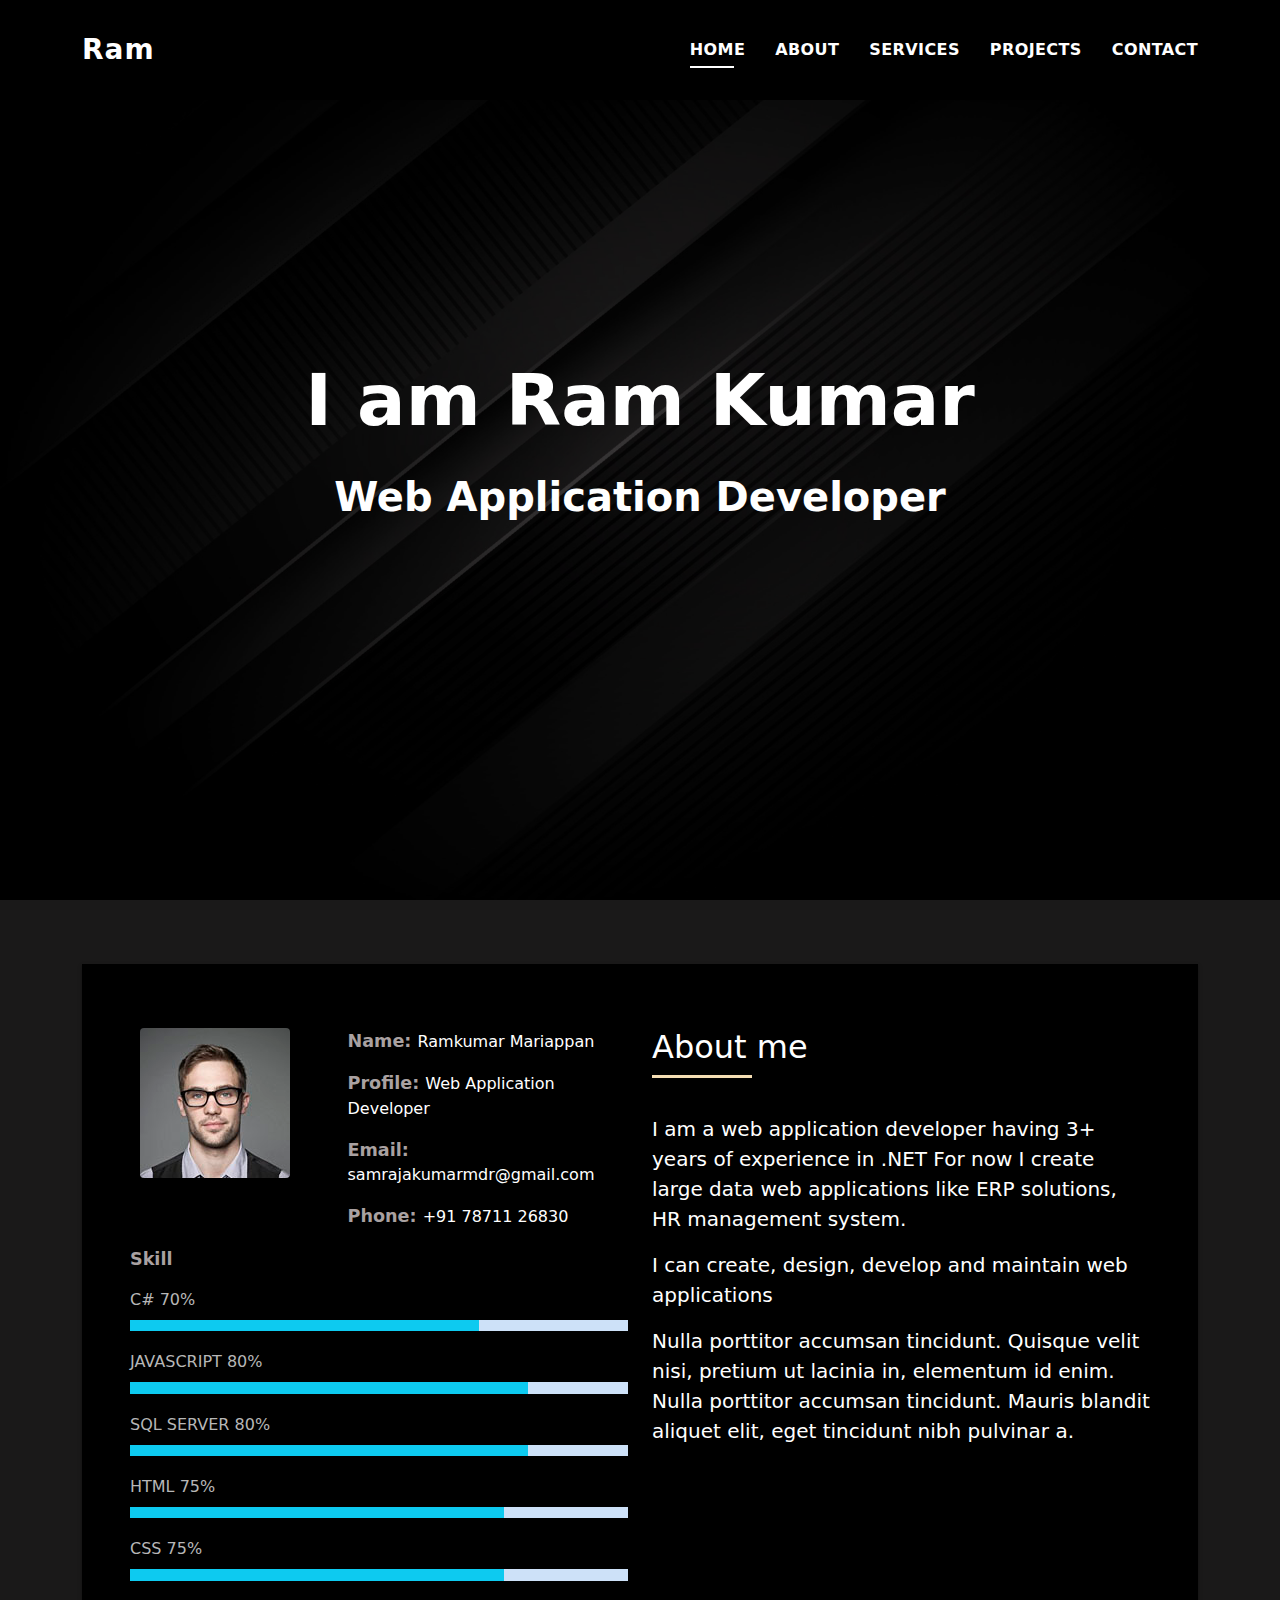
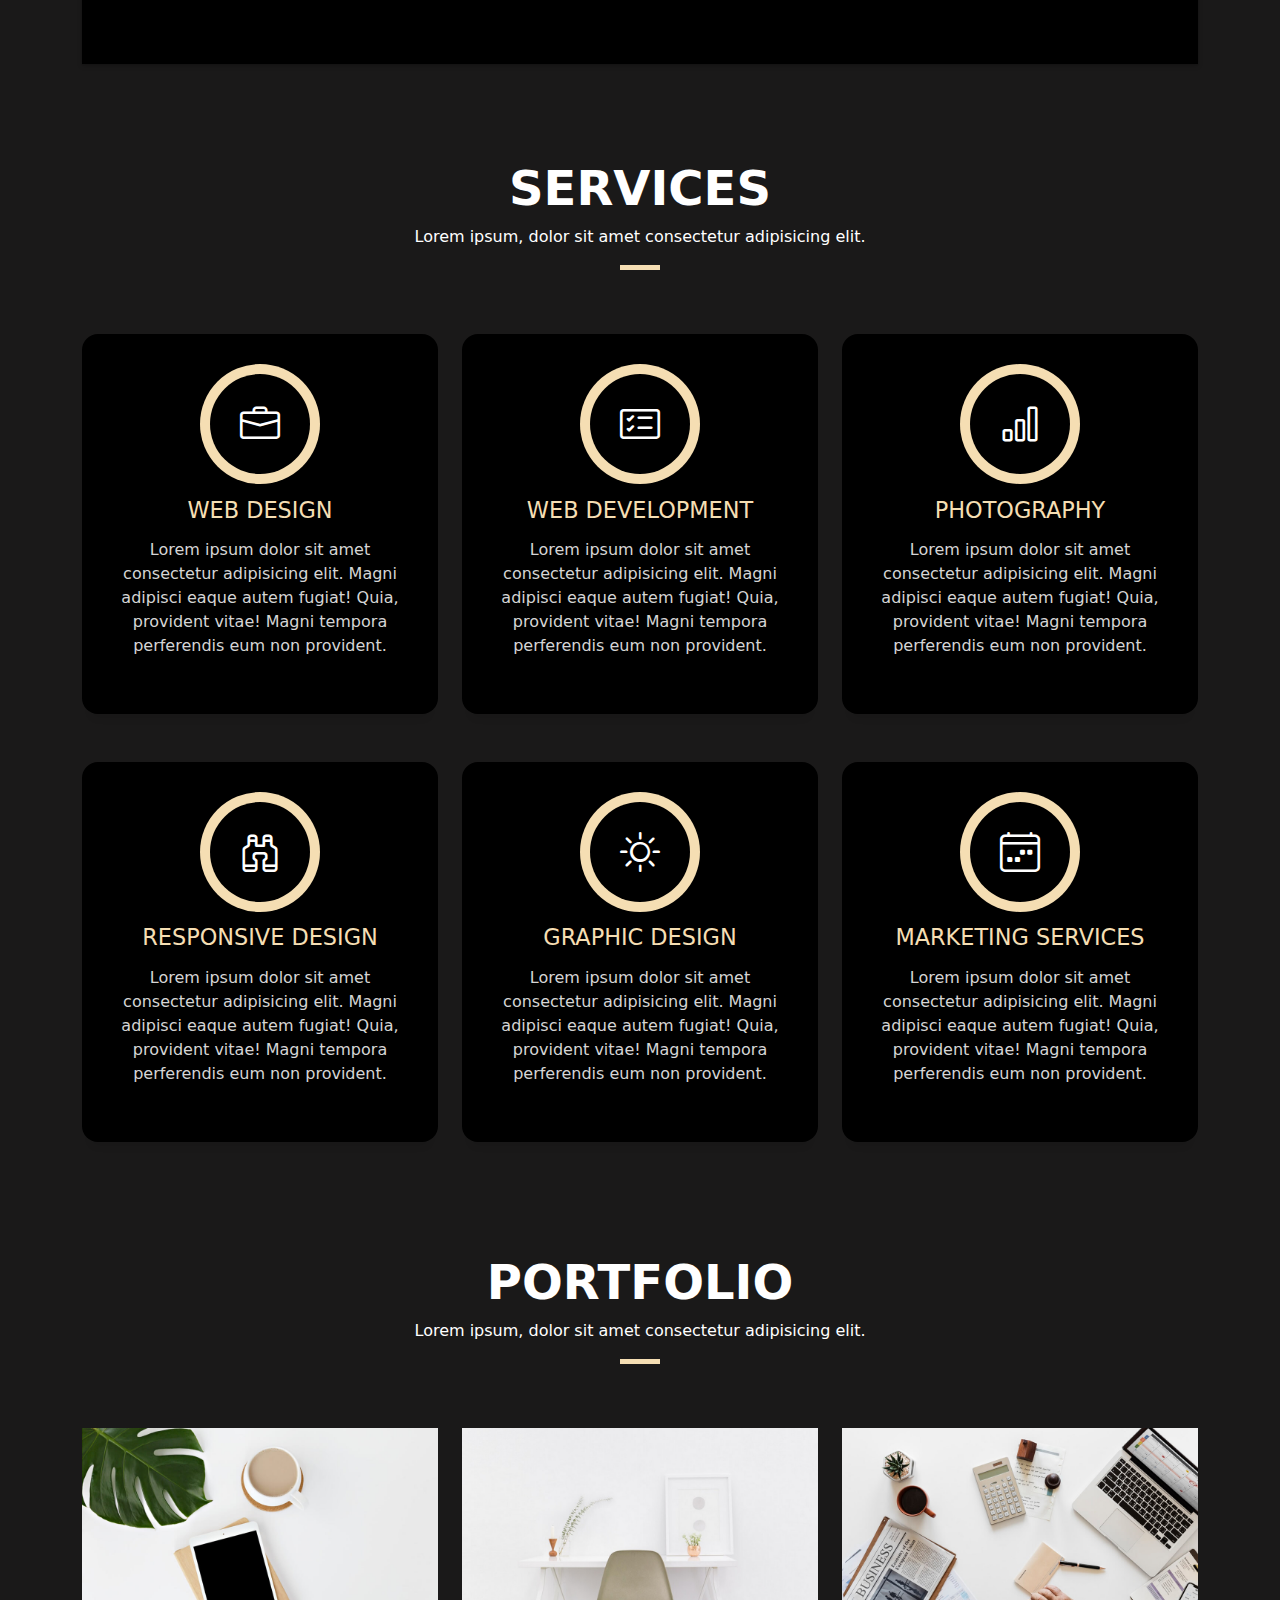
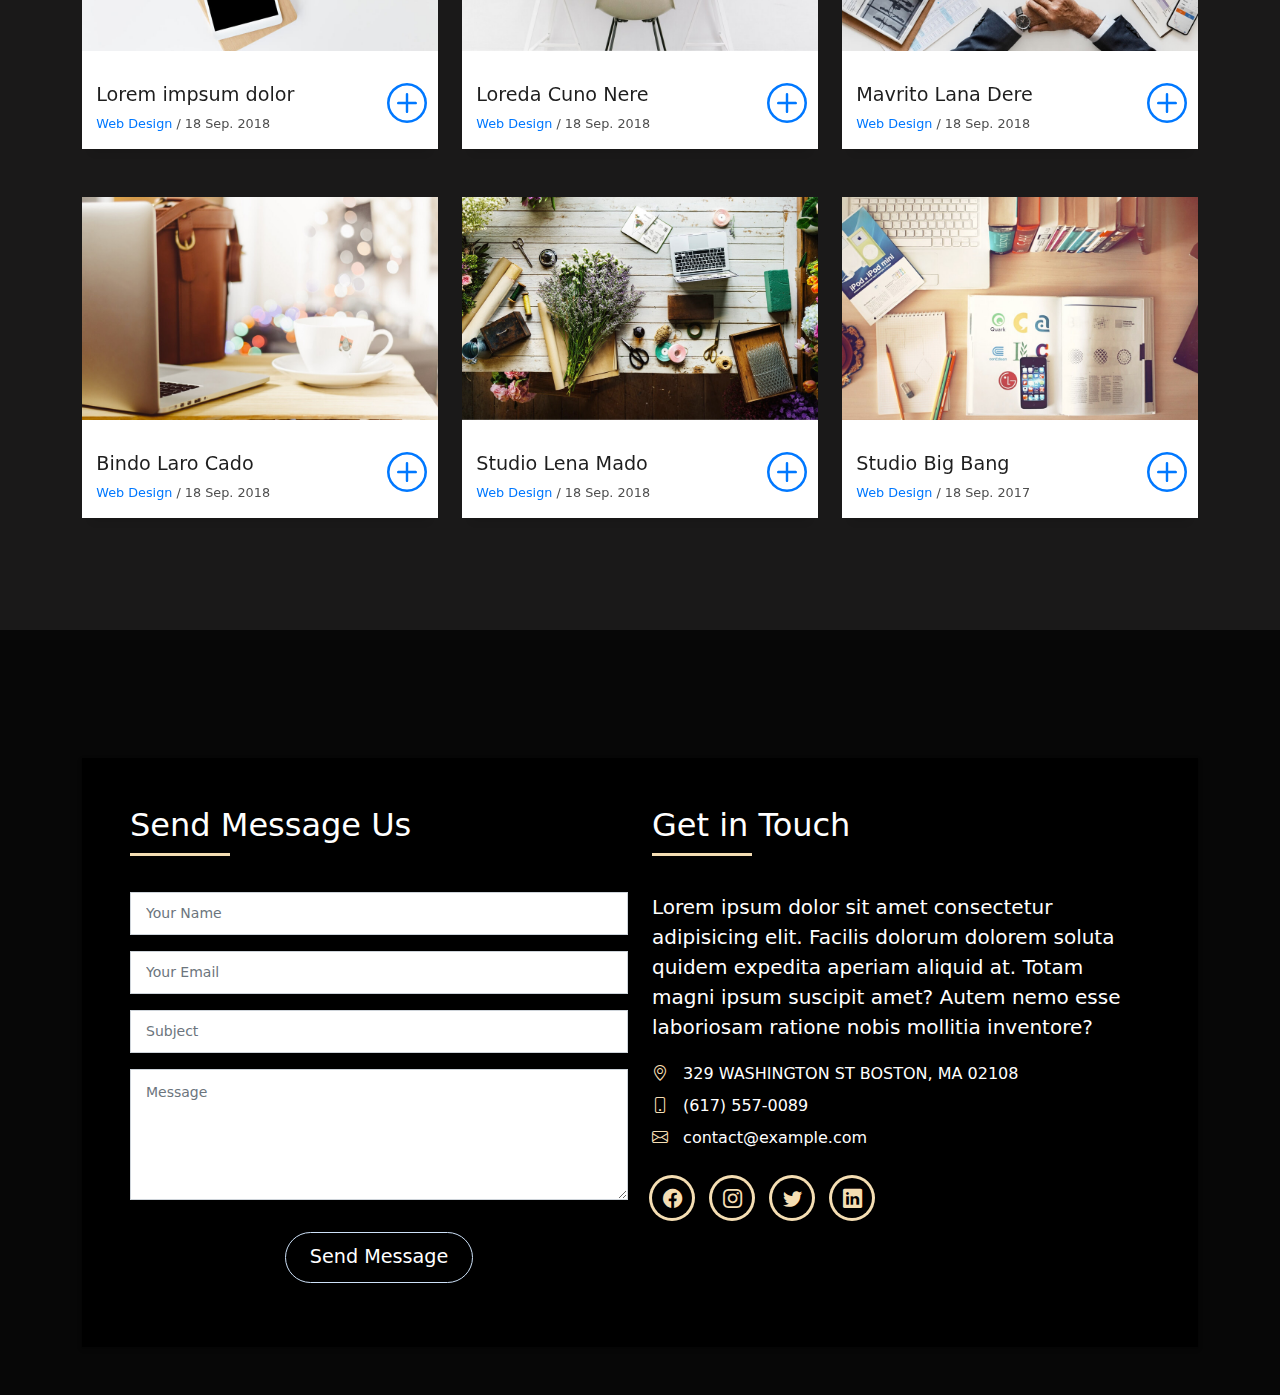
==== index.html @ eab188cf "first commit" ====
<html>

<head>
    <meta charset="utf-8">
    <meta content="width=device-width, initial-scale=1.0" name="viewport">
    <title> Portfolio - Ram </title>
    <meta name="robots" content="noindex, nofollow">
    <meta content="" name="description">
    <meta content="" name="keywords">
    <link href="images/favicon.png" rel="icon">

    <link rel="stylesheet" href="css/style.css">
    <link rel="stylesheet" href="bootstrap.css">
    <link rel="stylesheet" href="bootstrap.min.css">
    <link rel="stylesheet" href="css/bootstrap-icons.css">

    <!-- <link rel="stylesheet" href="https://cdn.jsdelivr.net/npm/bootstrap@5.1.3/dist/css/bootstrap.min.css" integrity="sha384-1BmE4kWBq78iYhFldvKuhfTAU6auU8tT94WrHftjDbrCEXSU1oBoqyl2QvZ6jIW3" crossorigin="anonymous">
    
    <script src="https://cdn.jsdelivr.net/npm/bootstrap@5.1.3/dist/js/bootstrap.min.js" integrity="sha384-QJHtvGhmr9XOIpI6YVutG+2QOK9T+ZnN4kzFN1RtK3zEFEIsxhlmWl5/YESvpZ13" crossorigin="anonymous"></script> -->

    <style>
        #header {
            transition: all 0.5s;
            z-index: 997;
            padding: 20px 0;
        }

        .fixed-top {
            position: fixed;
            top: 0;
            right: 0;
            left: 0;
            z-index: 1030;
        }
    </style>

</head>

<body>
    <header id="header" class="fixed-top" style="background-color: black;">
        <div class="container d-flex align-items-center justify-content-between">
            <h1 class="logo"><a href="index.html" style="text-decoration: none;">Ram</a></h1>
            <nav id="navbar" class="navbar">
                <ul>
                    <li><a class="nav-link scrollto active" href="#hero">Home</a></li>
                    <li><a class="nav-link scrollto" href="#about">About</a></li>
                    <li><a class="nav-link scrollto" href="#services">Services</a></li>
                    <li><a class="nav-link scrollto" href="#projects">Projects</a></li>
                    <li><a class="nav-link scrollto" href="#contact">Contact</a></li>
                </ul> <i class="bi bi-list mobile-nav-toggle"></i>
            </nav>
        </div>
    </header>
    <div id="hero" class="hero route bg-image" style="background-image: url(images/hero-bg.jpg)">
        <div class="overlay-itro"></div>
        <div class="hero-content display-table">
            <div class="table-cell">
                <div class="container">
                    <h1 class="hero-title mb-4">I am Ram Kumar</h1>
                    <p class="hero-subtitle"><span class="typeds"
                            >Web Application Developer
                            </span><span class="typed-cursor" aria-hidden="true"></span></p>
                </div>
            </div>
        </div>
    </div>
    <main id="main" style="background-color: #1a1919; color: white;">
        <section id="about" class="about-mf sect-pt4 route">
            <div class="container">
                <div class="row">
                    <div class="col-sm-12">
                        <div class="box-shadow-full">
                            <div class="row">
                                <div class="col-md-6">
                                    <div class="row">
                                        <div class="col-sm-6 col-md-5">
                                            <div class="about-img"> <img src="images/testimonial-2.jpg"
                                                    class="img-fluid rounded b-shadow-a" alt=""></div>
                                        </div>
                                        <div class="col-sm-6 col-md-7">
                                            <div class="about-info">
                                                <p><span class="title-s">Name: </span> <span>Ramkumar Mariappan</span></p>
                                                <p><span class="title-s">Profile: </span> <span>Web Application Developer</span></p>
                                                <p><span class="title-s">Email: </span> <span>samrajakumarmdr@gmail.com</span>
                                                </p>
                                                <p><span class="title-s">Phone: </span> <span>+91 78711 26830</span></p>
                                            </div>
                                        </div>
                                    </div>
                                    <div class="skill-mf">
                                        <p class="title-s">Skill</p>
                                        <span>C#</span>
                                        <span class="pull-right">70%</span>
                                        <div class="progress">
                                            <div class="progress-bar" role="progressbar" style="width: 70%;" aria-valuenow="70" aria-valuemin="0"
                                                aria-valuemax="100">
                                            </div>
                                        </div>

                                        <span>JAVASCRIPT</span>
                                        <span class="pull-right">80%</span>
                                        <div class="progress">
                                            <div class="progress-bar" role="progressbar" style="width: 80%" aria-valuenow="80" aria-valuemin="0"
                                                aria-valuemax="100">
                                            </div>
                                        </div>

                                        <span>SQL SERVER</span>
                                        <span class="pull-right">80%</span>
                                        <div class="progress">
                                            <div class="progress-bar" role="progressbar" style="width: 80%" aria-valuenow="80" aria-valuemin="0"
                                                aria-valuemax="100">
                                            </div>
                                        </div>

                                        <span>HTML</span>
                                        <span class="pull-right">75%</span>
                                        <div class="progress">
                                            <div class="progress-bar" role="progressbar" style="width: 75%" aria-valuenow="75" aria-valuemin="0"
                                                aria-valuemax="100">
                                            </div>
                                        </div>
                                        
                                        <span>CSS</span>
                                        <span class="pull-right">75%</span>
                                        <div class="progress">
                                            <div class="progress-bar" role="progressbar" style="width: 75%" aria-valuenow="75" aria-valuemin="0"
                                                aria-valuemax="100">
                                            </div>
                                        </div>
                                        
                                        

                                    </div>
                                </div>
                                <div class="col-md-6">
                                    <div class="about-me pt-4 pt-md-0">
                                        <div class="title-box-2">
                                            <h5 class="title-left"> About me</h5>
                                        </div>
                                        <p class="lead"> I am a web application developer having 3+ years of experience in .NET
                                            For now I create large data web applications like ERP solutions, HR management system.

                                        </p>
                                        <p class="lead"> I can create, design, develop and maintain web applications </p>
                                        <p class="lead"> Nulla porttitor accumsan tincidunt. Quisque velit nisi, pretium
                                            ut lacinia in, elementum id enim. Nulla porttitor accumsan tincidunt. Mauris
                                            blandit aliquet elit, eget tincidunt nibh pulvinar a.</p>
                                    </div>
                                </div>
                            </div>
                        </div>
                    </div>
                </div>
            </div>
        </section>
        <section id="services" class="services-mf pt-5 route">
            <div class="container">
                <div class="row">
                    <div class="col-sm-12">
                        <div class="title-box text-center">
                            <h3 class="title-a"> Services</h3>
                            <p class="subtitle-a"> Lorem ipsum, dolor sit amet consectetur adipisicing elit.</p>
                            <div class="line-mf"></div>
                        </div>
                    </div>
                </div>
                <div class="row">
                    <div class="col-md-4">
                        <div class="service-box">
                            <div class="service-ico"> <span class="ico-circle"><i class="bi bi-briefcase"></i></span>
                            </div>
                            <div class="service-content">
                                <h2 class="s-title">Web Design</h2>
                                <p class="s-description text-center"> Lorem ipsum dolor sit amet consectetur adipisicing
                                    elit. Magni adipisci eaque autem fugiat! Quia, provident vitae! Magni tempora
                                    perferendis eum non provident.</p>
                            </div>
                        </div>
                    </div>
                    <div class="col-md-4">
                        <div class="service-box">
                            <div class="service-ico"> <span class="ico-circle"><i
                                        class="bi bi-card-checklist"></i></span></div>
                            <div class="service-content">
                                <h2 class="s-title">Web Development</h2>
                                <p class="s-description text-center"> Lorem ipsum dolor sit amet consectetur adipisicing
                                    elit. Magni adipisci eaque autem fugiat! Quia, provident vitae! Magni tempora
                                    perferendis eum non provident.</p>
                            </div>
                        </div>
                    </div>
                    <div class="col-md-4">
                        <div class="service-box">
                            <div class="service-ico"> <span class="ico-circle"><i class="bi bi-bar-chart"></i></span>
                            </div>
                            <div class="service-content">
                                <h2 class="s-title">Photography</h2>
                                <p class="s-description text-center"> Lorem ipsum dolor sit amet consectetur adipisicing
                                    elit. Magni adipisci eaque autem fugiat! Quia, provident vitae! Magni tempora
                                    perferendis eum non provident.</p>
                            </div>
                        </div>
                    </div>
                    <div class="col-md-4">
                        <div class="service-box">
                            <div class="service-ico"> <span class="ico-circle"><i class="bi bi-binoculars"></i></span>
                            </div>
                            <div class="service-content">
                                <h2 class="s-title">Responsive Design</h2>
                                <p class="s-description text-center"> Lorem ipsum dolor sit amet consectetur adipisicing
                                    elit. Magni adipisci eaque autem fugiat! Quia, provident vitae! Magni tempora
                                    perferendis eum non provident.</p>
                            </div>
                        </div>
                    </div>
                    <div class="col-md-4">
                        <div class="service-box">
                            <div class="service-ico"> <span class="ico-circle"><i
                                        class="bi bi-brightness-high"></i></span></div>
                            <div class="service-content">
                                <h2 class="s-title">Graphic Design</h2>
                                <p class="s-description text-center"> Lorem ipsum dolor sit amet consectetur adipisicing
                                    elit. Magni adipisci eaque autem fugiat! Quia, provident vitae! Magni tempora
                                    perferendis eum non provident.</p>
                            </div>
                        </div>
                    </div>
                    <div class="col-md-4">
                        <div class="service-box">
                            <div class="service-ico"> <span class="ico-circle"><i
                                        class="bi bi-calendar4-week"></i></span></div>
                            <div class="service-content">
                                <h2 class="s-title">Marketing Services</h2>
                                <p class="s-description text-center"> Lorem ipsum dolor sit amet consectetur adipisicing
                                    elit. Magni adipisci eaque autem fugiat! Quia, provident vitae! Magni tempora
                                    perferendis eum non provident.</p>
                            </div>
                        </div>
                    </div>
                </div>
            </div>
        </section>
        <section id="projects" class="portfolio-mf sect-pt4 route">
            <div class="container">
                <div class="row">
                    <div class="col-sm-12">
                        <div class="title-box text-center">
                            <h3 class="title-a"> Portfolio</h3>
                            <p class="subtitle-a"> Lorem ipsum, dolor sit amet consectetur adipisicing elit.</p>
                            <div class="line-mf"></div>
                        </div>
                    </div>
                </div>
                <div class="row">
                    <div class="col-md-4">
                        <div class="work-box"> <a href="images/work-1.jpg" data-gallery="portfolioGallery"
                                class="portfolio-lightbox">
                                <div class="work-img"> <img src="images/work-1.jpg" alt="" class="img-fluid"></div>
                            </a>
                            <div class="work-content">
                                <div class="row">
                                    <div class="col-sm-8">
                                        <h2 class="w-title">Lorem impsum dolor</h2>
                                        <div class="w-more"> <span class="w-ctegory">Web Design</span> / <span
                                                class="w-date">18 Sep. 2018</span></div>
                                    </div>
                                    <div class="col-sm-4">
                                        <div class="w-like"> <a href="portfolio-details.html"> <span
                                                    class="bi bi-plus-circle"></span></a></div>
                                    </div>
                                </div>
                            </div>
                        </div>
                    </div>
                    <div class="col-md-4">
                        <div class="work-box"> <a href="images/work-2.jpg" data-gallery="portfolioGallery"
                                class="portfolio-lightbox">
                                <div class="work-img"> <img src="images/work-2.jpg" alt="" class="img-fluid"></div>
                            </a>
                            <div class="work-content">
                                <div class="row">
                                    <div class="col-sm-8">
                                        <h2 class="w-title">Loreda Cuno Nere</h2>
                                        <div class="w-more"> <span class="w-ctegory">Web Design</span> / <span
                                                class="w-date">18 Sep. 2018</span></div>
                                    </div>
                                    <div class="col-sm-4">
                                        <div class="w-like"> <a href="portfolio-details.html"> <span
                                                    class="bi bi-plus-circle"></span></a></div>
                                    </div>
                                </div>
                            </div>
                        </div>
                    </div>
                    <div class="col-md-4">
                        <div class="work-box"> <a href="images/work-3.jpg" data-gallery="portfolioGallery"
                                class="portfolio-lightbox">
                                <div class="work-img"> <img src="images/work-3.jpg" alt="" class="img-fluid"></div>
                            </a>
                            <div class="work-content">
                                <div class="row">
                                    <div class="col-sm-8">
                                        <h2 class="w-title">Mavrito Lana Dere</h2>
                                        <div class="w-more"> <span class="w-ctegory">Web Design</span> / <span
                                                class="w-date">18 Sep. 2018</span></div>
                                    </div>
                                    <div class="col-sm-4">
                                        <div class="w-like"> <a href="portfolio-details.html"> <span
                                                    class="bi bi-plus-circle"></span></a></div>
                                    </div>
                                </div>
                            </div>
                        </div>
                    </div>
                    <div class="col-md-4">
                        <div class="work-box"> <a href="images/work-4.jpg" data-gallery="portfolioGallery"
                                class="portfolio-lightbox">
                                <div class="work-img"> <img src="images/work-4.jpg" alt="" class="img-fluid"></div>
                            </a>
                            <div class="work-content">
                                <div class="row">
                                    <div class="col-sm-8">
                                        <h2 class="w-title">Bindo Laro Cado</h2>
                                        <div class="w-more"> <span class="w-ctegory">Web Design</span> / <span
                                                class="w-date">18 Sep. 2018</span></div>
                                    </div>
                                    <div class="col-sm-4">
                                        <div class="w-like"> <a href="portfolio-details.html"> <span
                                                    class="bi bi-plus-circle"></span></a></div>
                                    </div>
                                </div>
                            </div>
                        </div>
                    </div>
                    <div class="col-md-4">
                        <div class="work-box"> <a href="images/work-5.jpg" data-gallery="portfolioGallery"
                                class="portfolio-lightbox">
                                <div class="work-img"> <img src="images/work-5.jpg" alt="" class="img-fluid"></div>
                            </a>
                            <div class="work-content">
                                <div class="row">
                                    <div class="col-sm-8">
                                        <h2 class="w-title">Studio Lena Mado</h2>
                                        <div class="w-more"> <span class="w-ctegory">Web Design</span> / <span
                                                class="w-date">18 Sep. 2018</span></div>
                                    </div>
                                    <div class="col-sm-4">
                                        <div class="w-like"> <a href="portfolio-details.html"> <span
                                                    class="bi bi-plus-circle"></span></a></div>
                                    </div>
                                </div>
                            </div>
                        </div>
                    </div>
                    <div class="col-md-4">
                        <div class="work-box"> <a href="images/work-6.jpg" data-gallery="portfolioGallery"
                                class="portfolio-lightbox">
                                <div class="work-img"> <img src="images/work-6.jpg" alt="" class="img-fluid"></div>
                            </a>
                            <div class="work-content">
                                <div class="row">
                                    <div class="col-sm-8">
                                        <h2 class="w-title">Studio Big Bang</h2>
                                        <div class="w-more"> <span class="w-ctegory">Web Design</span> / <span
                                                class="w-date">18 Sep. 2017</span></div>
                                    </div>
                                    <div class="col-sm-4">
                                        <div class="w-like"> <a href="portfolio-details.html"> <span
                                                    class="bi bi-plus-circle"></span></a></div>
                                    </div>
                                </div>
                            </div>
                        </div>
                    </div>
                </div>
            </div>
        </section>
        <section id="contact" class="paralax-mf footer-paralax bg-image sect-mt4 route"
            style="background-image: url(images/overlay-bg.jpg)">
            <div class="overlay-mf"></div>
            <div class="container">
                <div class="row">
                    <div class="col-sm-12">
                        <div class="contact-mf">
                            <div id="contact" class="box-shadow-full">
                                <div class="row">
                                    <div class="col-md-6">
                                        <div class="title-box-2">
                                            <h5 class="title-left"> Send Message Us</h5>
                                        </div>
                                        <div>
                                            <form action="forms/contact.php" method="post" role="form"
                                                class="php-email-form">
                                                <div class="row">
                                                    <div class="col-md-12 mb-3">
                                                        <div class="form-group"> <input type="text" name="name"
                                                                class="form-control" id="name" placeholder="Your Name"
                                                                required=""></div>
                                                    </div>
                                                    <div class="col-md-12 mb-3">
                                                        <div class="form-group"> <input type="email"
                                                                class="form-control" name="email" id="email"
                                                                placeholder="Your Email" required=""></div>
                                                    </div>
                                                    <div class="col-md-12 mb-3">
                                                        <div class="form-group"> <input type="text" class="form-control"
                                                                name="subject" id="subject" placeholder="Subject"
                                                                required=""></div>
                                                    </div>
                                                    <div class="col-md-12">
                                                        <div class="form-group"><textarea class="form-control"
                                                                name="message" rows="5" placeholder="Message"
                                                                required=""></textarea></div>
                                                    </div>
                                                    <div class="col-md-12 text-center my-3">
                                                        <div class="loading">Loading</div>
                                                        <div class="error-message"></div>
                                                        <div class="sent-message">Your message has been sent. Thank you!
                                                        </div>
                                                    </div>
                                                    <div class="col-md-12 text-center"> <button type="submit"
                                                            class="button button-a button-big button-rouded">Send
                                                            Message</button></div>
                                                </div>
                                            </form>
                                        </div>
                                    </div>
                                    <div class="col-md-6">
                                        <div class="title-box-2 pt-4 pt-md-0">
                                            <h5 class="title-left"> Get in Touch</h5>
                                        </div>
                                        <div class="more-info">
                                            <p class="lead"> Lorem ipsum dolor sit amet consectetur adipisicing elit.
                                                Facilis dolorum dolorem soluta quidem expedita aperiam aliquid at. Totam
                                                magni ipsum suscipit amet? Autem nemo esse laboriosam ratione nobis
                                                mollitia inventore?</p>
                                            <ul class="list-ico">
                                                <li><span class="bi bi-geo-alt"></span> 329 WASHINGTON ST BOSTON, MA
                                                    02108</li>
                                                <li><span class="bi bi-phone"></span> (617) 557-0089</li>
                                                <li><span class="bi bi-envelope"></span> contact@example.com</li>
                                            </ul>
                                        </div>
                                        <div class="socials">
                                            <ul>
                                                <li><a href=""><span class="ico-circle"><i
                                                                class="bi bi-facebook"></i></span></a></li>
                                                <li><a href=""><span class="ico-circle"><i
                                                                class="bi bi-instagram"></i></span></a></li>
                                                <li><a href=""><span class="ico-circle"><i
                                                                class="bi bi-twitter"></i></span></a></li>
                                                <li><a href=""><span class="ico-circle"><i
                                                                class="bi bi-linkedin"></i></span></a></li>
                                            </ul>
                                        </div>
                                    </div>
                                </div>
                            </div>
                        </div>
                    </div>
                </div>
            </div>
        </section>
    </main>

    <script src="js/purecounter.js"></script>
    <script src="js/bootstrap.bundle.min.js"></script>
    <script src="js/glightbox.min.js"></script>
    <script src="js/swiper-bundle.min.js"></script>
    <script src="js/typed.min.js"></script>
    <script src="js/validate.js"></script>
    <script src="js/main.js"></script>

    <script>
        if (window.self == window.top) 
        { 
            window.dataLayer = window.dataLayer || []; function gtag() 
            {
                dataLayer.push(arguments); 
            } 

            gtag('js', new Date()); gtag('config', 'G-P7JSYB1CSP'); 
        }
    </script>

</body>

</html>
---- css/style.css ----
/**
* Template Name: DevFolio - v4.7.1
* Template URL: https://bootstrapmade.com/devfolio-bootstrap-portfolio-html-template/
* Author: BootstrapMade.com
* License: https://bootstrapmade.com/license/
*/

/*--------------------------------------------------------------
# General
--------------------------------------------------------------*/
body {
  background-color: #f5f5f5;
  color: #4e4e4e;
}

h1,
h2,
h3,
h4,
h5,
h6 {
  color: #1e1e1e;
}

a {
  color: #1e1e1e;
  text-decoration: none;
  transition: all 0.5s ease-in-out;
}
a:hover {
  color: #0078ff;
  text-decoration: none;
  transition: all 0.5s ease-in-out;
}

.p-r {
  position: relative;
}

.color-a {
  text-decoration: none;
  color: #0078ff;
}

.color-d {
  color: #f5f5f5;
}

.color-text-a {
  text-decoration: none;
  color: #4e4e4e;
}

.box-shadow, .card-blog, .work-box, .service-box, .paralax-mf {
  box-shadow: 0 13px 8px -10px rgba(0, 0, 0, 0.1);
}

.box-shadow-a, .button:hover {
  text-decoration: none;
  box-shadow: 0 0 0 4px #cde1f8;
}

.display-5 {
  font-size: 2.5rem;
  font-weight: 300;
  line-height: 1.1;
}

.display-6 {
  font-size: 2rem;
  font-weight: 300;
  line-height: 1.1;
}

.avatar {
  width: 32px;
  height: 32px;
  margin-right: 4px;
  overflow: hidden;
}

.bg-image {
  background-repeat: no-repeat;
  background-attachment: fixed;
  background-size: cover;
  background-position: center center;
}
@media (max-width: 1024px) {
  .bg-image {
    background-attachment: scroll;
  }
}

.overlay-mf {
  background-color: black;
}

.overlay-mf {
  position: absolute;
  top: 0;
  left: 0px;
  padding: 0;
  height: 100%;
  width: 100%;
  opacity: 0.7;
}

.paralax-mf {
  position: relative;
  padding: 8rem 0;
}

.display-table {
  width: 100%;
  height: 100%;
  display: table;
}

.table-cell {
  display: table-cell;
  vertical-align: middle;
}

/*--/ Sections /--*/
.sect-4 {
  padding: 4rem 0;
}

.sect-pt4 {
  padding-top: 4rem;
}

.sect-mt4 {
  margin-top: 4rem;
}

/*--/ Title s /--*/
.title-s {
  font-weight: 600;
  color: #a9a1a1;
  font-size: 1.1rem;
}

/*--/ Title A /--*/
.title-box {
  margin-bottom: 4rem;
}

.title-a {
  text-decoration: none;
  font-size: 3rem;
  font-weight: bold;
  text-transform: uppercase;
  color: white;
}

.subtitle-a {
  text-decoration: none;
  color: #fff;
}

.line-mf {
  width: 40px;
  height: 5px;
  background-color: wheat;
  margin: 0 auto;
}

/*--/ Title Left /--*/
.title-box-2 {
  margin-bottom: 3rem;
}

.title-left {
  font-size: 2rem;
  position: relative;
  color: #fff;
}
.title-left:before {
  content: "";
  position: absolute;
  height: 3px;
  background-color: wheat;
  width: 100px;
  bottom: -12px;
}

/*------/ Box /------*/
.box-pl2 {
  padding-left: 2rem;
}

.box-shadow-full {
  padding: 3rem 1.25rem;
  position: relative;
  background-color: black;
  margin-bottom: 3rem;
  z-index: 2;
  box-shadow: 0 1px 1px 0 rgba(0, 0, 0, 0.06), 0 2px 5px 0 rgba(0, 0, 0, 0.2);
}
@media (min-width: 768px) {
  .box-shadow-full {
    padding: 3rem;
  }
}

/*------/ Socials /------*/
.socials {
  padding: 1.5rem 0;
}
.socials ul li {
  display: inline-block;
}
.socials .ico-circle {
  height: 40px;
  width: 40px;
  font-size: 1.2rem;
  border-radius: 50%;
  line-height: 1.6;
  margin: 0 15px 0 0;
  box-shadow: 0 0 0 3px wheat;
  transition: all 500ms ease;
}
.socials .ico-circle:hover {
  background-color: transparent;
  color: rgb(255, 255, 255);
  box-shadow: 0 0 0 3px #f5f8cd;
  transition: all 500ms ease;
}

/*------/ Ul resect /------*/
.ul-resect, .widget-tags ul, .widget-sidebar .list-sidebar, .box-comments .list-comments, .blog-wrapper .post-meta ul, .list-ico, .socials ul {
  list-style: none;
  padding-left: 0;
  margin-bottom: 0;
}

.list-ico {
  line-height: 2;
}
.list-ico span {
  color: wheat;
  margin-right: 10px;
}

/*------/ Ico Circle /------*/
.ico-circle {
  height: 100px;
  width: 100px;
  font-size: 2rem;
  border-radius: 50%;
  line-height: 1.55;
  margin: 0 auto;
  text-align: center;
  box-shadow: 0 0 0 10px wheat;
  display: flex;
    justify-content: center;
    flex-direction: column;
}

/*------/ Owl Carousel /------*/
.owl-theme .owl-dots {
  text-align: center;
  margin-top: 18px;
}
.owl-theme .owl-dots .owl-dot {
  display: inline-block;
}
.owl-theme .owl-dots .owl-dot span {
  width: 18px;
  height: 7px;
  margin: 5px 5px;
  background: #cde1f8;
  border: 0px solid #cde1f8;
  display: block;
  transition: all 0.6s ease-in-out;
  cursor: pointer;
}
.owl-theme .owl-dots .owl-dot:hover span {
  background-color: #cde1f8;
}
.owl-theme .owl-dots .owl-dot.active span {
  background-color: #1B1B1B;
  width: 25px;
}

/*--/ Scrolltop s /--*/
.scrolltop-mf {
  position: relative;
  display: none;
}
.scrolltop-mf span {
  z-index: 999;
  position: fixed;
  width: 42px;
  height: 42px;
  background-color: #0078ff;
  opacity: 0.7;
  font-size: 1.6rem;
  line-height: 1.5;
  text-align: center;
  color: #fff;
  top: auto;
  left: auto;
  right: 30px;
  bottom: 50px;
  cursor: pointer;
  border-radius: 50%;
}

/*--------------------------------------------------------------
# Back to top button
--------------------------------------------------------------*/
.back-to-top {
  position: fixed;
  visibility: hidden;
  opacity: 0;
  right: 15px;
  bottom: 15px;
  z-index: 996;
  background: #0078ff;
  width: 40px;
  height: 40px;
  border-radius: 50px;
  transition: all 0.4s;
}
.back-to-top i {
  font-size: 28px;
  color: #fff;
  line-height: 0;
}
.back-to-top:hover {
  background: #298eff;
  color: #fff;
}
.back-to-top.active {
  visibility: visible;
  opacity: 1;
}

/*------/ Prelaoder /------*/
#preloader {
  position: fixed;
  top: 0;
  left: 0;
  right: 0;
  bottom: 0;
  z-index: 9999;
  overflow: hidden;
  background: #fff;
}

#preloader:before {
  content: "";
  position: fixed;
  top: calc(50% - 30px);
  left: calc(50% - 30px);
  border: 6px solid #f2f2f2;
  border-top: 6px solid #0078ff;
  border-radius: 50%;
  width: 60px;
  height: 60px;
  -webkit-animation: animate-preloader 1s linear infinite;
  animation: animate-preloader 1s linear infinite;
}

@-webkit-keyframes animate-preloader {
  0% {
    transform: rotate(0deg);
  }
  100% {
    transform: rotate(360deg);
  }
}

@keyframes animate-preloader {
  0% {
    transform: rotate(0deg);
  }
  100% {
    transform: rotate(360deg);
  }
}
/*------/ Button /------*/
.button {
  display: inline-block;
  padding: 0.3rem 0.6rem;
  text-align: center;
  vertical-align: middle;
  -webkit-user-select: none;
  -moz-user-select: none;
  user-select: none;
  font-size: 1rem;
  border-radius: 0.3rem;
  border: 1px solid transparent;
  transition: all 500ms ease;
  cursor: pointer;
}
.button:focus {
  outline: 0;
}
.button:hover {
  background-color: #0062d3;
  color: #fff;
  transition: all 500ms ease;
}

.button-a {
  text-decoration: none;
  background-color: #0078ff;
  color: #fff;
  border-color: #cde1f8;
}

.button-big {
  padding: 0.9rem 2.3rem;
  font-size: 1.2rem;
}

.button-rouded {
  border-radius: 5rem;
}

.btn-lg {
  padding: 0.5rem 1rem;
  font-size: 1.25rem;
  line-height: 1.5;
  border-radius: 0.3rem;
}

/*--------------------------------------------------------------
# Header
--------------------------------------------------------------*/
#header {
  transition: all 0.5s;
  z-index: 997;
  padding: 20px 0;
}
#header .logo {
  font-size: 28px;
  margin: 0;
  padding: 0;
  font-weight: 600;
  letter-spacing: 1px;
}
#header .logo a {
  color: #fff;
}
#header .logo img {
  max-height: 40px;
}
#header.header-scrolled {
  background: rgba(0, 0, 0, 0.9);
  padding: 12px 0;
}

/*--------------------------------------------------------------
# Navigation Menu
--------------------------------------------------------------*/
/**
* Desktop Navigation 
*/
.navbar {
  padding: 0;
}
.navbar ul {
  margin: 0;
  padding: 0;
  display: flex;
  list-style: none;
  align-items: center;
}
.navbar li {
  position: relative;
}
.navbar > ul > li {
  white-space: nowrap;
  padding: 10px 0 10px 30px;
}
.navbar a, .navbar a:focus {
  display: flex;
  align-items: center;
  justify-content: space-between;
  color: #fff;
  font-size: 16px;
  font-weight: 600;
  padding: 0;
  white-space: nowrap;
  transition: 0.3s;
  letter-spacing: 0.4px;
  position: relative;
  text-transform: uppercase;
}
.navbar a i, .navbar a:focus i {
  font-size: 12px;
  line-height: 0;
  margin-left: 5px;
}
.navbar > ul > li > a:before {
  content: "";
  position: absolute;
  width: 100%;
  height: 2px;
  bottom: -6px;
  left: 0;
  width: 0;
  background-color: #fff;
  visibility: hidden;
  transition: all 0.3s ease-in-out 0s;
}
.navbar a:hover:before, .navbar li:hover > a:before, .navbar .active:before {
  visibility: visible;
  width: 80%;
}
.navbar a:hover, .navbar .active, .navbar .active:focus, .navbar li:hover > a {
  color: #fff;
}
.navbar .dropdown ul {
  display: block;
  position: absolute;
  left: 30px;
  top: calc(100% + 30px);
  margin: 0;
  padding: 10px 0;
  z-index: 99;
  opacity: 0;
  visibility: hidden;
  background: #fff;
  box-shadow: 0px 0px 30px rgba(127, 137, 161, 0.25);
  transition: 0.3s;
}
.navbar .dropdown ul li {
  min-width: 200px;
}
.navbar .dropdown ul a {
  padding: 10px 20px;
  font-size: 14px;
  text-transform: none;
  color: #4e4e4e;
}
.navbar .dropdown ul a i {
  font-size: 12px;
}
.navbar .dropdown ul a:hover, .navbar .dropdown ul .active:hover, .navbar .dropdown ul li:hover > a {
  color: #0078ff;
}
.navbar .dropdown:hover > ul {
  opacity: 1;
  top: 100%;
  visibility: visible;
}
.navbar .dropdown .dropdown ul {
  top: 0;
  left: calc(100% - 30px);
  visibility: hidden;
}
.navbar .dropdown .dropdown:hover > ul {
  opacity: 1;
  top: 0;
  left: 100%;
  visibility: visible;
}
@media (max-width: 1366px) {
  .navbar .dropdown .dropdown ul {
    left: -90%;
  }
  .navbar .dropdown .dropdown:hover > ul {
    left: -100%;
  }
}

/**
* Mobile Navigation 
*/
.mobile-nav-toggle {
  color: #fff;
  font-size: 28px;
  cursor: pointer;
  display: none;
  line-height: 0;
  transition: 0.5s;
}

@media (max-width: 991px) {
  .mobile-nav-toggle {
    display: block;
  }

  .navbar ul {
    display: none;
  }
}
.navbar-mobile {
  position: fixed;
  overflow: hidden;
  top: 0;
  right: 0;
  left: 0;
  bottom: 0;
  background: rgba(78, 78, 78, 0.9);
  transition: 0.3s;
  z-index: 999;
}
.navbar-mobile .mobile-nav-toggle {
  position: absolute;
  top: 15px;
  right: 15px;
}
.navbar-mobile ul {
  display: block;
  position: absolute;
  top: 55px;
  right: 15px;
  bottom: 15px;
  left: 15px;
  padding: 10px 0;
  background-color: #fff;
  overflow-y: auto;
  transition: 0.3s;
}
.navbar-mobile > ul > li {
  padding: 0;
}
.navbar-mobile a:hover:before, .navbar-mobile li:hover > a:before, .navbar-mobile .active:before {
  visibility: hidden;
}
.navbar-mobile a, .navbar-mobile a:focus {
  padding: 10px 20px;
  font-size: 15px;
  color: #4e4e4e;
}
.navbar-mobile a:hover, .navbar-mobile .active, .navbar-mobile li:hover > a {
  color: #0078ff;
}
.navbar-mobile .getstarted, .navbar-mobile .getstarted:focus {
  margin: 15px;
}
.navbar-mobile .dropdown ul {
  position: static;
  display: none;
  margin: 10px 20px;
  padding: 10px 0;
  z-index: 99;
  opacity: 1;
  visibility: visible;
  background: #fff;
  box-shadow: 0px 0px 30px rgba(127, 137, 161, 0.25);
}
.navbar-mobile .dropdown ul li {
  min-width: 200px;
}
.navbar-mobile .dropdown ul a {
  padding: 10px 20px;
}
.navbar-mobile .dropdown ul a i {
  font-size: 12px;
}
.navbar-mobile .dropdown ul a:hover, .navbar-mobile .dropdown ul .active:hover, .navbar-mobile .dropdown ul li:hover > a {
  color: #0078ff;
}
.navbar-mobile .dropdown > .dropdown-active {
  display: block;
}

/*--------------------------------------------------------------
# Hero Section
--------------------------------------------------------------*/
.hero {
  height: 100vh;
  position: relative;
  color: #fff;
}
.hero .hero-content {
  text-align: center;
  position: absolute;
}
.hero .overlay-itro {
  background-color: rgba(0, 0, 0, 0.6);
  position: absolute;
  top: 0;
  left: 0px;
  padding: 0;
  height: 100%;
  width: 100%;
  opacity: 0.9;
}
.hero .hero-title {
  color: #fff;
  font-weight: 600;
  font-size: 3rem;
}
@media (min-width: 768px) {
  .hero .hero-title {
    font-size: 4.5rem;
  }
}
.hero .hero-subtitle {
  font-size: 1.5rem;
  font-weight: 600;
}
@media (min-width: 768px) {
  .hero .hero-subtitle {
    font-size: 2.5rem;
  }
}
.hero .text-slider-items {
  display: none;
}

.hero-single {
  height: 350px;
}
.hero-single .hero-content {
  margin-top: 30px;
}
.hero-single .hero-title {
  text-transform: uppercase;
  font-size: 3rem;
}
@media (min-width: 768px) {
  .hero-single .hero-title {
    font-size: 3.5rem;
  }
}
.hero-single .breadcrumb {
  background-color: transparent;
  color: #0078ff;
}
.hero-single .breadcrumb .breadcrumb-item:before {
  color: #cde1f8;
}
.hero-single .breadcrumb .breadcrumb-item.active {
  color: #cde1f8;
}
.hero-single .breadcrumb a {
  color: #fff;
}

/*--------------------------------------------------------------
# About
--------------------------------------------------------------*/
.about-mf .box-shadow-full {
  padding-top: 4rem;
  padding-bottom: 4rem;
}
.about-mf .about-img {
  margin-bottom: 2rem;
}
.about-mf .about-img img {
  margin-left: 10px;
}
@media (min-width: 767px) {
  .about-mf .box-pl2 {
    margin-top: 3rem;
    padding-left: 0rem;
  }
}

.skill-mf span {
  color: #b7b7b7;
}
.skill-mf .progress {
  background-color: #cde1f8;
  margin: 0.5rem 0 1.2rem 0;
  border-radius: 0;
  height: 0.7rem;
}
.skill-mf .progress .progress-bar {
  height: 0.7rem;
  background-color: #0dcaf0;
}

/*--------------------------------------------------------------
# Services
--------------------------------------------------------------*/
.service-box {
  background-color: black;
  padding: 2.5rem 1.3rem;
  border-radius: 1rem;
  margin-bottom: 3rem;
  text-align: center;
}
.service-box:hover .ico-circle {
  transition: all 500ms ease;
  color: rgb(0, 0, 0);
  background-color: rgb(0, 0, 0);
  box-shadow: 0 0 0 10px #ffffff;
}
.service-box .service-ico {
  margin-bottom: 1rem;
  color: #1e1e1e;
}
.service-box .ico-circle {
  transition: all 500ms ease;
  display: inline-flex;
  align-items: center;
  justify-content: center;
}
.service-box .ico-circle i {
  line-height: 0;
  font-size: 40px;
  color: white;
}
.service-box .s-title {
  font-size: 1.4rem;
  text-transform: uppercase;
  text-align: center;
  padding: 0.4rem 0;
  color: wheat;
}
.service-box .s-description {
  color: #d5d5d5;
}

/*--------------------------------------------------------------
# Counter
--------------------------------------------------------------*/
.counter-box {
  color: #fff;
  text-align: center;
}
@media (min-width: 577px) {
  .counter-box {
    margin-bottom: 1.8rem;
  }
}

.counter-ico {
  margin-bottom: 1rem;
}
.counter-ico .ico-circle {
  height: 60px;
  width: 60px;
  line-height: 1.5;
  box-shadow: 0 0 0 10px wheat;
}

.counter-num .counter {
  font-size: 2rem;
  margin-bottom: 0;
}

/*--------------------------------------------------------------
# Portfolio
--------------------------------------------------------------*/
.work-box {
  margin-bottom: 3rem;
  -webkit-backface-visibility: hidden;
  backface-visibility: hidden;
  background-color: #fff;
}
.work-box:hover img {
  transform: scale(1.3);
}

.work-img {
  display: block;
  overflow: hidden;
}
.work-img img {
  transition: all 1s;
}

.work-content {
  padding: 2rem 3% 1rem 4%;
}
.work-content .w-more {
  color: #4e4e4e;
  font-size: 0.8rem;
}
.work-content .w-more .w-ctegory {
  color: #0078ff;
}
.work-content .w-like {
  font-size: 2.5rem;
  color: #0078ff;
  float: right;
}
.work-content .w-like a {
  color: #0078ff;
}
.work-content .w-like .num-like {
  font-size: 0.7rem;
}

.w-title {
  font-size: 1.2rem;
}

/*--------------------------------------------------------------
# Portfolio Details
--------------------------------------------------------------*/
.portfolio-details {
  padding-top: 40px;
}
.portfolio-details .portfolio-details-slider img {
  width: 100%;
}
.portfolio-details .portfolio-details-slider .swiper-pagination {
  margin-top: 20px;
  position: relative;
}
.portfolio-details .portfolio-details-slider .swiper-pagination .swiper-pagination-bullet {
  width: 12px;
  height: 12px;
  background-color: #fff;
  opacity: 1;
  border: 1px solid #0078ff;
}
.portfolio-details .portfolio-details-slider .swiper-pagination .swiper-pagination-bullet-active {
  background-color: #0078ff;
}
.portfolio-details .portfolio-info {
  padding: 30px;
  box-shadow: 0px 0 30px rgba(78, 78, 78, 0.08);
}
.portfolio-details .portfolio-info h3 {
  font-size: 22px;
  font-weight: 700;
  margin-bottom: 20px;
  padding-bottom: 20px;
  border-bottom: 1px solid #eee;
}
.portfolio-details .portfolio-info ul {
  list-style: none;
  padding: 0;
  font-size: 15px;
}
.portfolio-details .portfolio-info ul li + li {
  margin-top: 10px;
}
.portfolio-details .portfolio-description {
  padding-top: 30px;
}
.portfolio-details .portfolio-description h2 {
  font-size: 26px;
  font-weight: 700;
  margin-bottom: 20px;
}
.portfolio-details .portfolio-description p {
  padding: 0;
}

/*--------------------------------------------------------------
# Testimonials
--------------------------------------------------------------*/
.testimonial-box {
  color: #fff;
  text-align: center;
}
.testimonial-box .author-test {
  margin-top: 1rem;
}
.testimonial-box .author-test img {
  margin: 0 auto;
}
.testimonial-box .author {
  color: #fff;
  text-transform: uppercase;
  font-weight: 600;
  margin: 1rem 0;
  display: block;
  font-size: 1.4rem;
}
.testimonial-box .comit {
  font-size: 2rem;
  color: #0078ff;
  background-color: #fff;
  width: 52px;
  height: 52px;
  display: block;
  margin: 0 auto;
  border-radius: 50%;
  line-height: 1.6;
}
@media (min-width: 768px) {
  .testimonial-box .description {
    padding: 0 5rem;
  }
}
@media (min-width: 992px) {
  .testimonial-box .description {
    padding: 0 8rem;
  }
}
@media (min-width: 1200px) {
  .testimonial-box .description {
    padding: 0 13rem;
  }
}

.swiper-pagination {
  margin-top: 20px;
  position: relative;
}
.swiper-pagination .swiper-pagination-bullet {
  width: 12px;
  height: 12px;
  background-color: rgba(255, 255, 255, 0.4);
  opacity: 1;
}
.swiper-pagination .swiper-pagination-bullet-active {
  background-color: #fff;
}

/*--------------------------------------------------------------
# Contact
--------------------------------------------------------------*/
.footer-paralax {
  padding: 4rem 0 0 0;
}

.contact-mf {
  margin-top: 4rem;
}
@media (min-width: 767px) {
  .contact-mf .box-pl2 {
    margin-top: 3rem;
    padding-left: 0rem;
  }
}

.php-email-form .error-message {
  display: none;
  color: #fff;
  background: #ed3c0d;
  text-align: center;
  padding: 15px;
  font-weight: 600;
}
.php-email-form .sent-message {
  display: none;
  color: #fff;
  background: #18d26e;
  text-align: center;
  padding: 15px;
  font-weight: 600;
}
.php-email-form .loading {
  display: none;
  background: #fff;
  text-align: center;
  padding: 15px;
}
.php-email-form .loading:before {
  content: "";
  display: inline-block;
  border-radius: 50%;
  width: 24px;
  height: 24px;
  margin: 0 10px -6px 0;
  border: 3px solid #18d26e;
  border-top-color: #eee;
  -webkit-animation: animate-loading 1s linear infinite;
  animation: animate-loading 1s linear infinite;
}
.php-email-form input, .php-email-form textarea {
  border-radius: 0;
  box-shadow: none;
  font-size: 14px;
}
.php-email-form input:focus, .php-email-form textarea:focus {
  border-color: #0078ff;
}
.php-email-form input {
  padding: 10px 15px;
}
.php-email-form textarea {
  padding: 12px 15px;
  margin-bottom: 0;
}
.php-email-form button[type=submit] {
  background: #000000;
  border: 1;
  padding: 10px 24px;
  color: #fff;
  transition: 0.4s;
}
.php-email-form button[type=submit]:hover {
  background: #000000;
}

@-webkit-keyframes animate-loading {
  0% {
    transform: rotate(0deg);
  }
  100% {
    transform: rotate(360deg);
  }
}

@keyframes animate-loading {
  0% {
    transform: rotate(0deg);
  }
  100% {
    transform: rotate(360deg);
  }
}
/*--------------------------------------------------------------
# Blog
--------------------------------------------------------------*/
@media (min-width: 767px) {
  .card-blog {
    margin-bottom: 3rem;
  }
}
.card-blog .card-body {
  position: relative;
}
.card-blog .card-category-box {
  position: absolute;
  text-align: center;
  top: -16px;
  left: 15px;
  right: 15px;
  line-height: 25px;
  overflow: hidden;
}
.card-blog .card-category {
  display: inline-block;
  color: #fff;
  padding: 0 15px 5px;
  overflow: hidden;
  background-color: #0078ff;
  border-radius: 4px;
}
.card-blog .card-category .category {
  color: #fff;
  display: inline-block;
  text-transform: uppercase;
  font-size: 0.7rem;
  letter-spacing: 0.1px;
  margin-bottom: 0;
}
.card-blog .card-title {
  font-size: 1.3rem;
  margin-top: 0.6rem;
}
.card-blog .card-description {
  color: #4e4e4e;
}
.card-blog .post-author {
  display: inline-block;
}
.card-blog .post-date {
  color: #4e4e4e;
  display: block;
  float: right;
}

/*--------------------------------------------------------------
# Blog Single
--------------------------------------------------------------*/
.post-box,
.form-comments,
.box-comments,
.widget-sidebar {
  padding: 2rem;
  background-color: #fff;
  margin-bottom: 3rem;
}
@media (min-width: 768px) {
  .post-box,
.form-comments,
.box-comments,
.widget-sidebar {
    padding: 3rem;
  }
}

.blog-wrapper .article-title {
  font-size: 1.5rem;
}
@media (min-width: 768px) {
  .blog-wrapper .article-title {
    font-size: 1.9rem;
  }
}
.blog-wrapper .post-meta {
  margin: 1rem 0;
}
.blog-wrapper .post-meta ul {
  border-left: 4px solid #0078ff;
  margin-top: 1rem;
}
.blog-wrapper .post-meta ul li {
  display: inline-block;
  margin-left: 15px;
}
.blog-wrapper .post-meta ul a {
  color: #0078ff;
}
.blog-wrapper .post-meta ul span {
  color: #1e1e1e;
}
.blog-wrapper .blockquote {
  border-left: 4px solid #0078ff;
  padding: 18px;
  font-style: italic;
}

/*------/ Comments /------*/
.box-comments .list-comments li {
  padding-bottom: 40px;
}
.box-comments .list-comments .comment-avatar {
  display: table-cell;
  vertical-align: top;
}
.box-comments .list-comments .comment-avatar img {
  width: 80px;
  height: 80px;
}
.box-comments .list-comments .comment-author {
  font-size: 1.3rem;
}
@media (min-width: 768px) {
  .box-comments .list-comments .comment-author {
    font-size: 1.5rem;
  }
}
.box-comments .list-comments .comment-details {
  display: table-cell;
  vertical-align: top;
  padding-left: 25px;
}
.box-comments .list-comments a {
  color: #0078ff;
}
.box-comments .list-comments span {
  color: #1e1e1e;
  font-style: italic;
}
.box-comments .comment-children {
  margin-left: 40px;
}

/*------/ Sidebar /------*/
.widget-sidebar .sidebar-title {
  font-size: 1.6rem;
  font-weight: 600;
  border-left: 5px solid #0078ff;
  padding-left: 15px;
  text-transform: uppercase;
  margin-bottom: 1.5rem;
}
.widget-sidebar .list-sidebar li {
  position: relative;
  padding: 6px 0 6px 24px;
}
.widget-sidebar .list-sidebar li:before {
  position: absolute;
  content: "";
  width: 10px;
  height: 1px;
  left: 0;
  background-color: #0078ff;
  top: 20px;
}

.sidebar-search input {
  background-color: #fff;
  border-radius: 0;
  transition: all 0.5s ease-in-out;
}
.sidebar-search .btn-search {
  background-color: #0078ff;
  border-color: #0078ff;
  border-radius: 0;
  padding-left: 20px;
  padding-right: 20px;
}

.widget-tags ul li {
  display: inline-block;
  background-color: #0078ff;
  padding: 0.2rem 0.6rem;
  margin-bottom: 0.5rem;
  border-radius: 15px;
}
.widget-tags ul li a {
  color: #fff;
}

/*--------------------------------------------------------------
# Footer
--------------------------------------------------------------*/
footer {
  text-align: center;
  color: #fff;
  padding: 25px 0;
  background: #0062d3;
}
footer .copyright {
  margin-bottom: 0.3rem;
}
footer .credits {
  margin-bottom: 0;
}
footer .credits a {
  color: #fff;
}
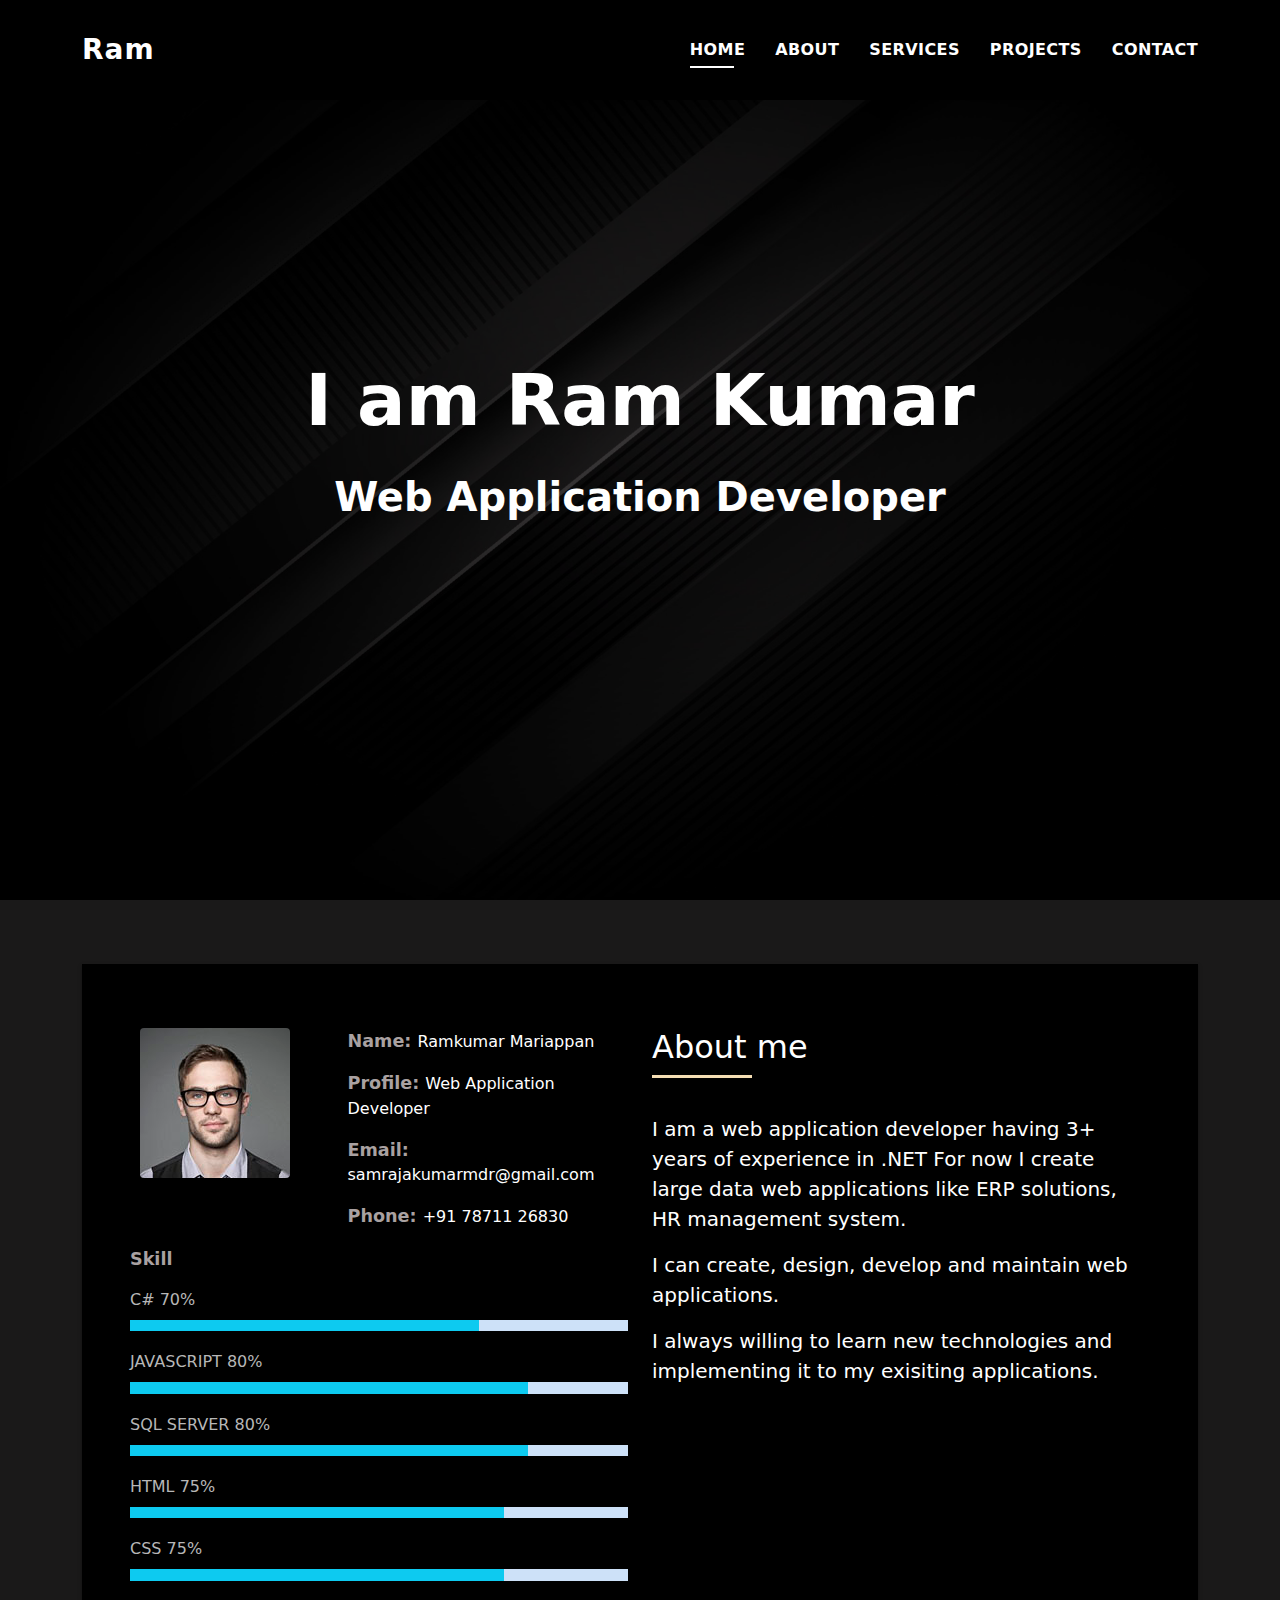
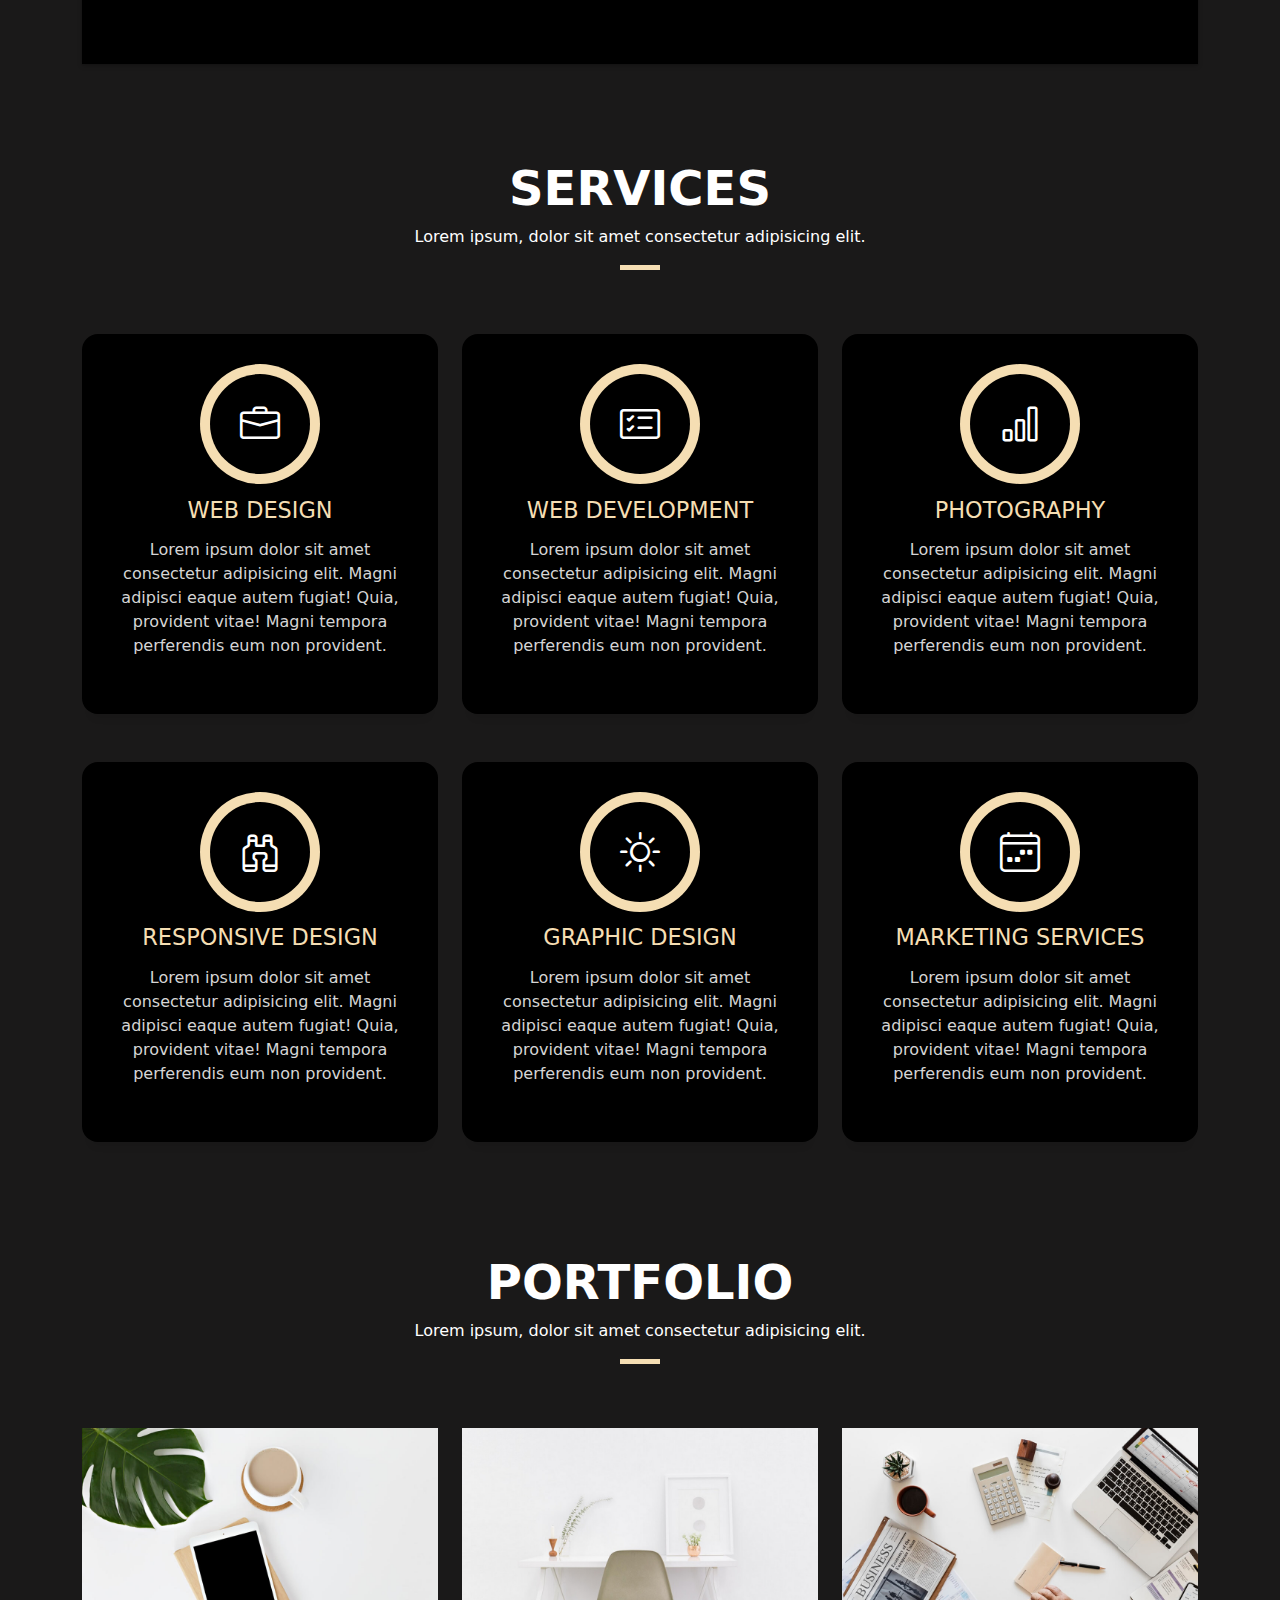
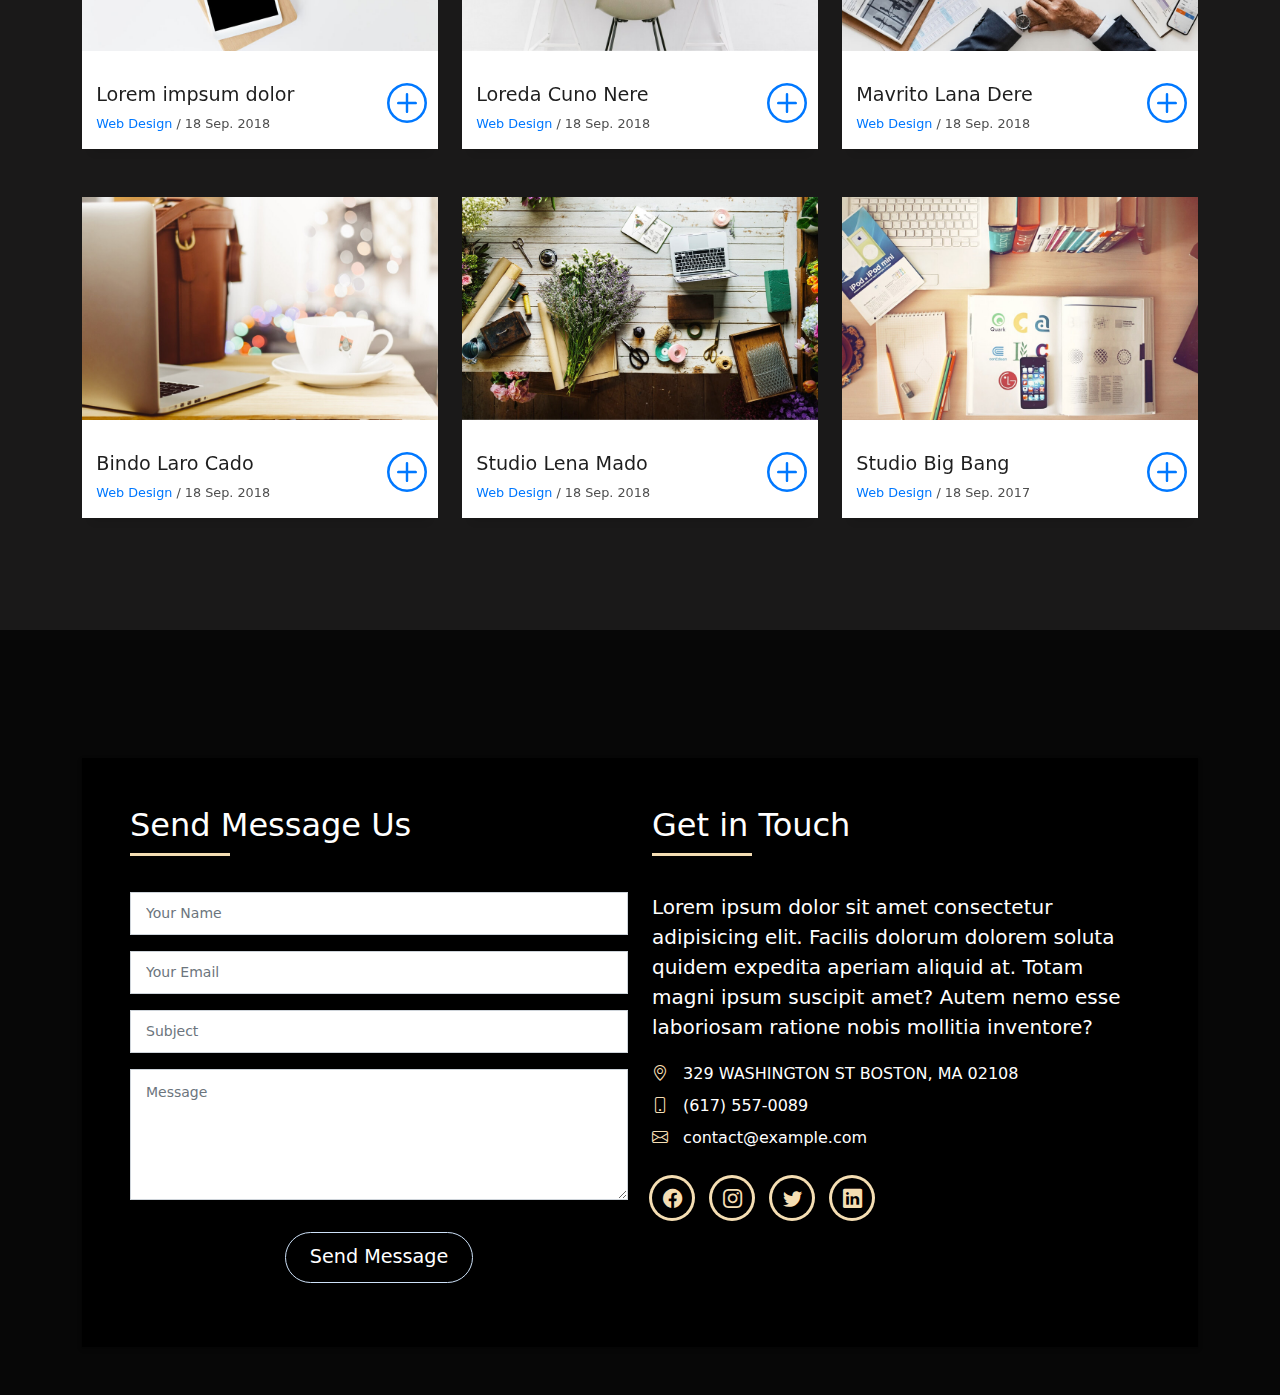
==== commit 4e0645fb: "second commit" ====
--- a/index.html
+++ b/index.html
@@ -142,10 +142,10 @@
                                             For now I create large data web applications like ERP solutions, HR management system.
 
                                         </p>
-                                        <p class="lead"> I can create, design, develop and maintain web applications </p>
-                                        <p class="lead"> Nulla porttitor accumsan tincidunt. Quisque velit nisi, pretium
-                                            ut lacinia in, elementum id enim. Nulla porttitor accumsan tincidunt. Mauris
-                                            blandit aliquet elit, eget tincidunt nibh pulvinar a.</p>
+                                        <p class="lead"> I can create, design, develop and maintain web applications. </p>
+                                        
+                                        <p class="lead"> I always willing to learn new technologies and 
+                                            implementing it to my exisiting applications.</p>
                                     </div>
                                 </div>
                             </div>
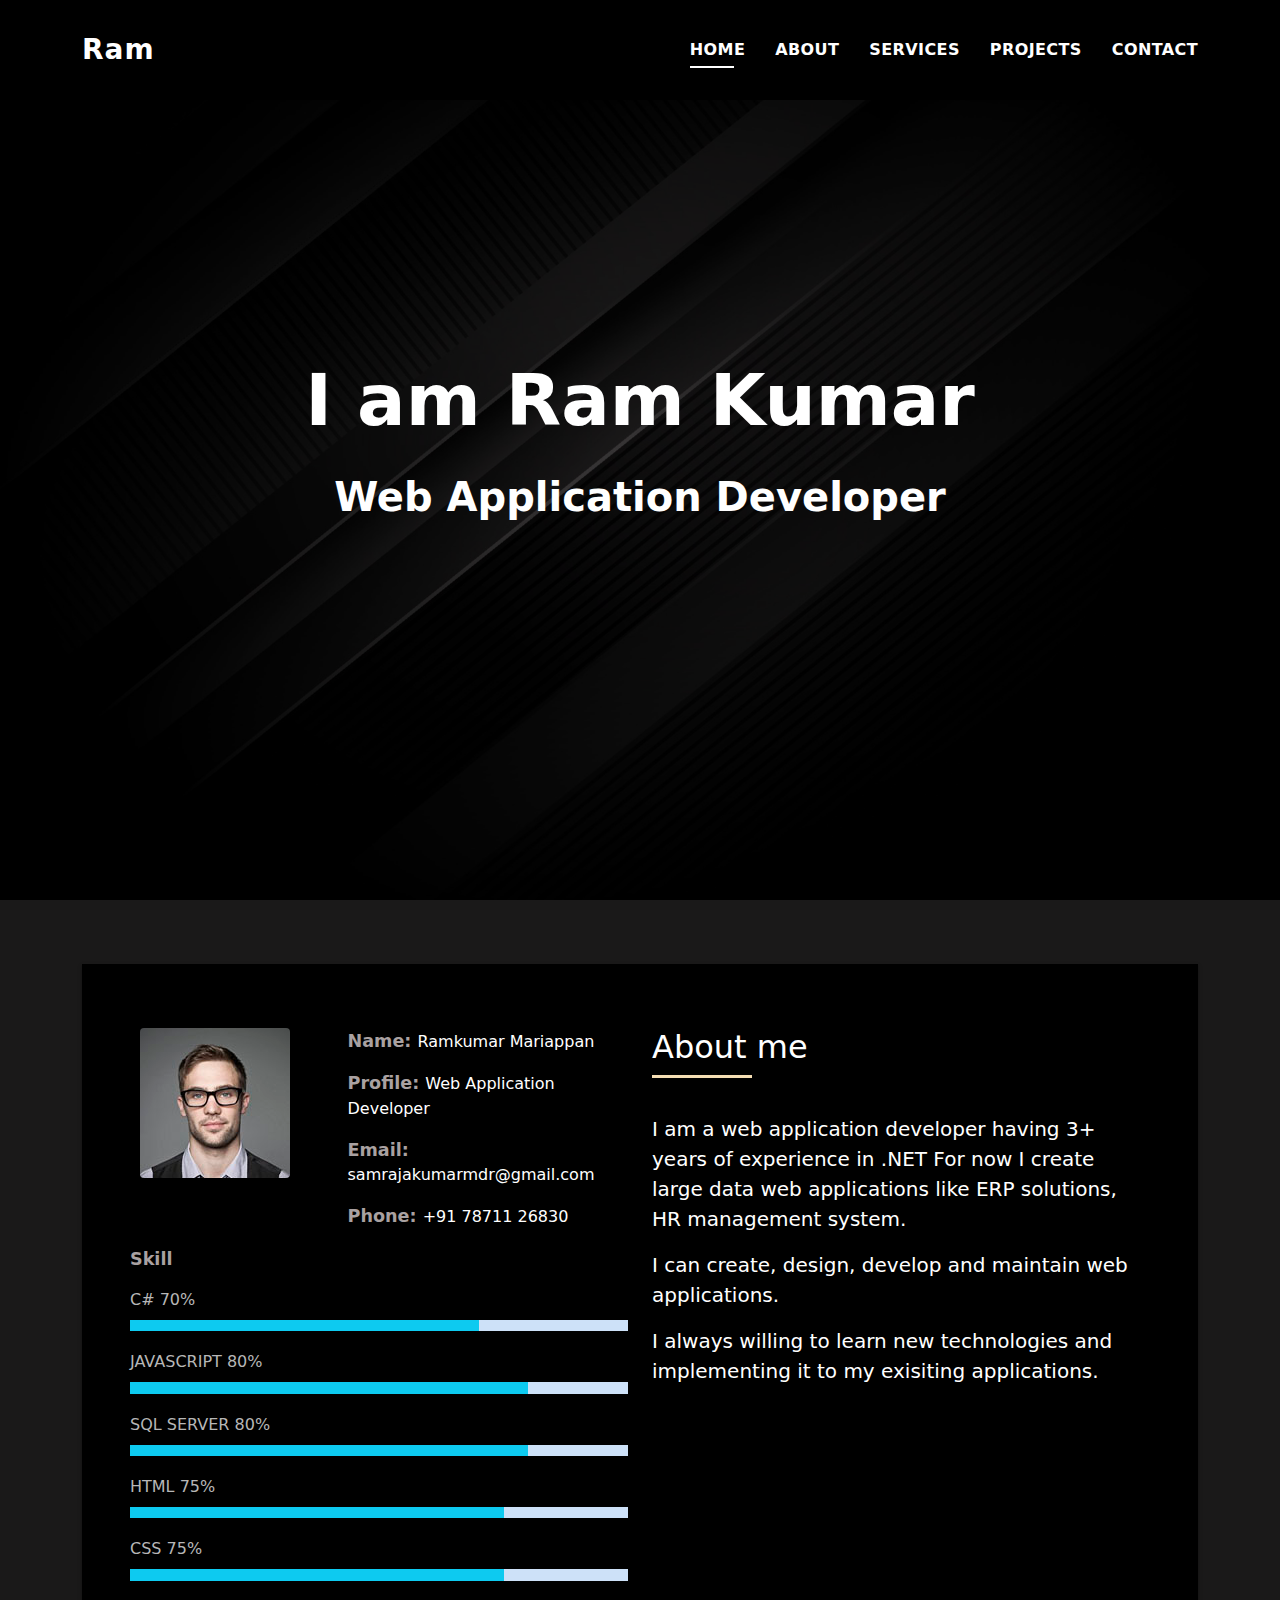
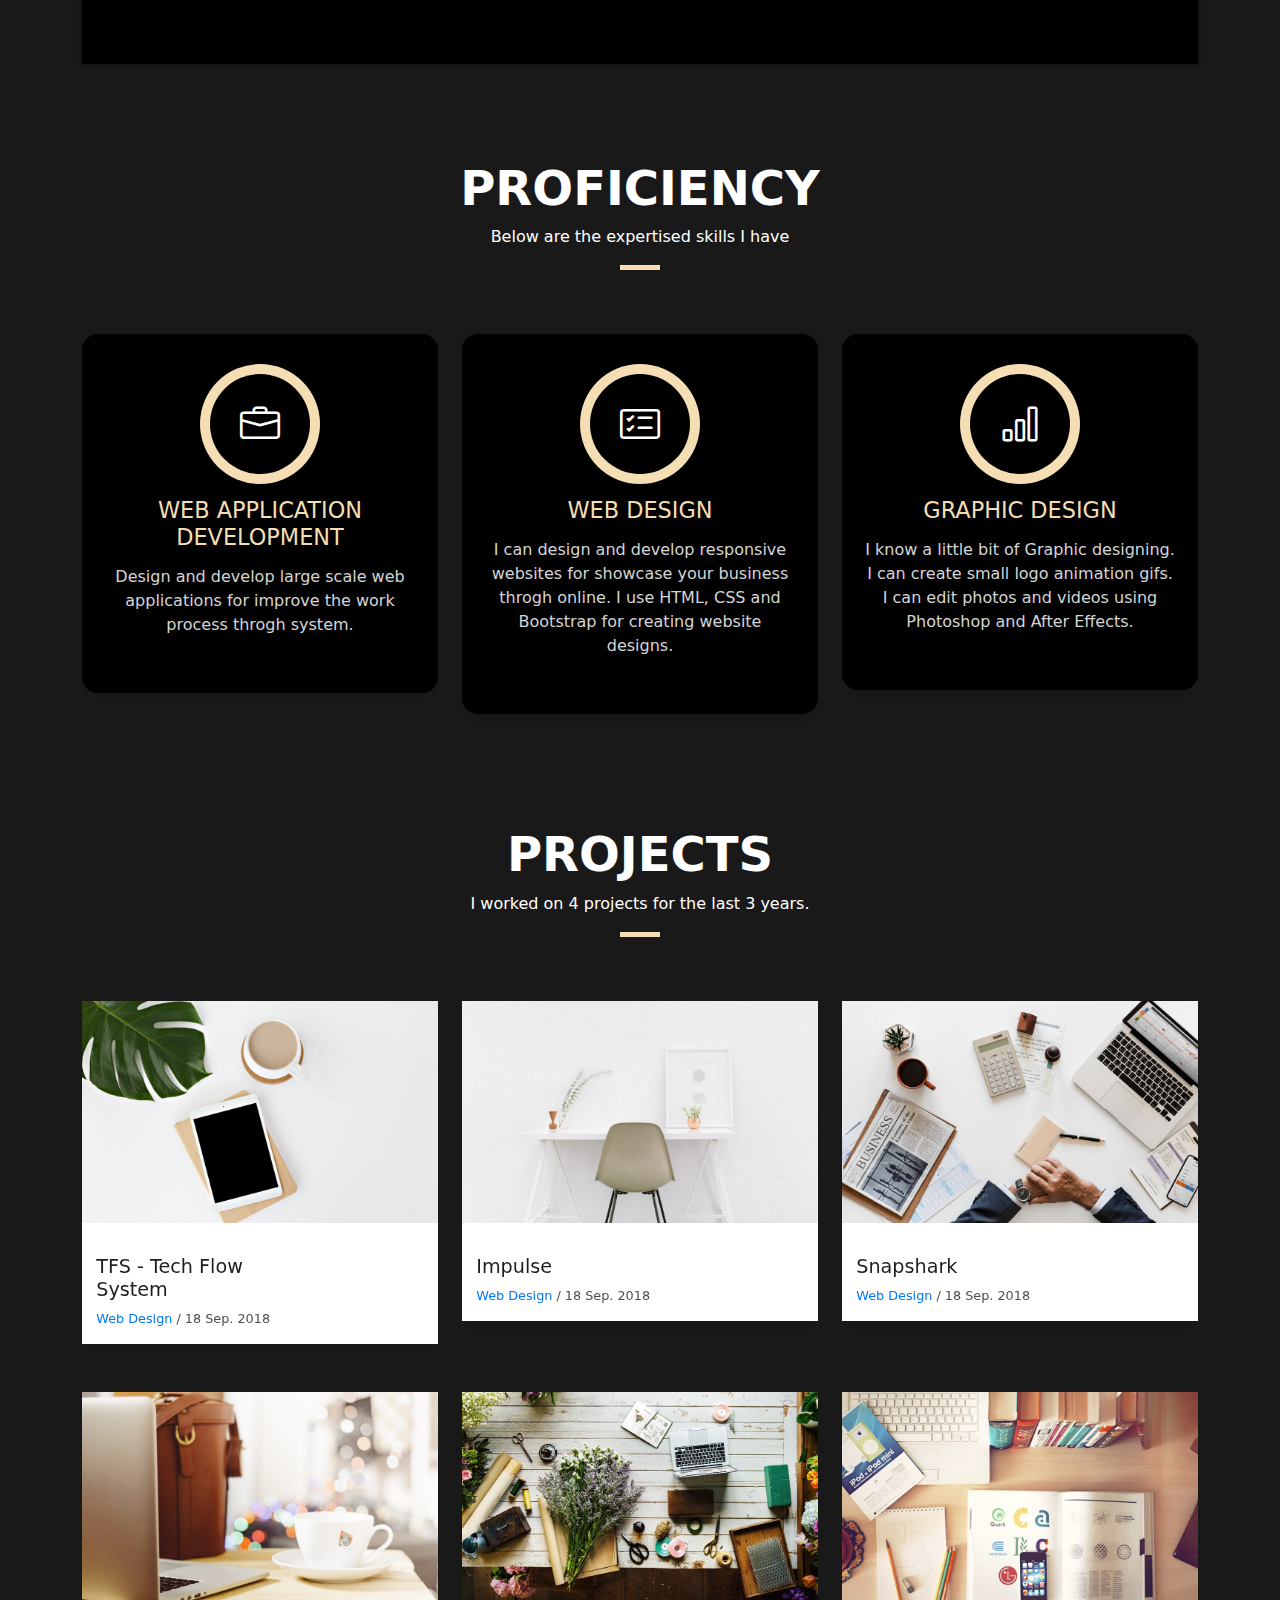
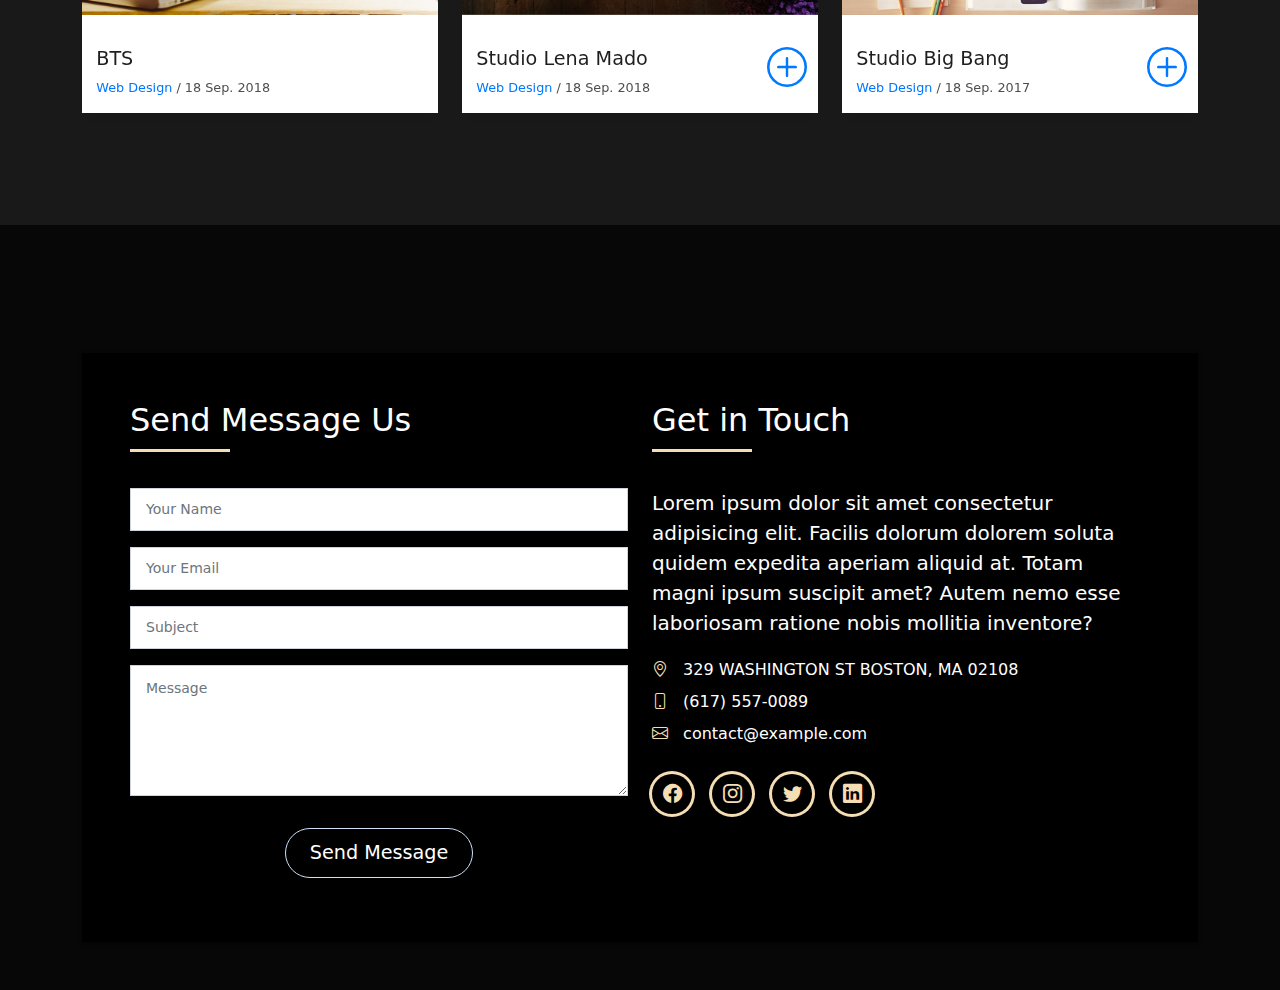
==== commit 7dc81e21: "thirs commit" ====
--- a/index.html
+++ b/index.html
@@ -159,8 +159,8 @@
                 <div class="row">
                     <div class="col-sm-12">
                         <div class="title-box text-center">
-                            <h3 class="title-a"> Services</h3>
-                            <p class="subtitle-a"> Lorem ipsum, dolor sit amet consectetur adipisicing elit.</p>
+                            <h3 class="title-a"> Proficiency </h3>
+                            <p class="subtitle-a"> Below are the expertised skills I have </p>
                             <div class="line-mf"></div>
                         </div>
                     </div>
@@ -171,10 +171,8 @@
                             <div class="service-ico"> <span class="ico-circle"><i class="bi bi-briefcase"></i></span>
                             </div>
                             <div class="service-content">
-                                <h2 class="s-title">Web Design</h2>
-                                <p class="s-description text-center"> Lorem ipsum dolor sit amet consectetur adipisicing
-                                    elit. Magni adipisci eaque autem fugiat! Quia, provident vitae! Magni tempora
-                                    perferendis eum non provident.</p>
+                                <h2 class="s-title">Web Application Development</h2>
+                                <p class="s-description text-center"> Design and develop large scale web applications for improve the work process throgh system.</p>
                             </div>
                         </div>
                     </div>
@@ -183,26 +181,25 @@
                             <div class="service-ico"> <span class="ico-circle"><i
                                         class="bi bi-card-checklist"></i></span></div>
                             <div class="service-content">
-                                <h2 class="s-title">Web Development</h2>
-                                <p class="s-description text-center"> Lorem ipsum dolor sit amet consectetur adipisicing
-                                    elit. Magni adipisci eaque autem fugiat! Quia, provident vitae! Magni tempora
-                                    perferendis eum non provident.</p>
-                            </div>
-                        </div>
-                    </div>
+                                <h2 class="s-title">Web Design</h2>
+                                <p class="s-description text-center"> I can design and develop responsive websites for showcase your business throgh online.
+                                    I use HTML, CSS and Bootstrap for creating website designs.
+                                </p>
+                            </div>
+                        </div>
+                    </div>  
                     <div class="col-md-4">
                         <div class="service-box">
                             <div class="service-ico"> <span class="ico-circle"><i class="bi bi-bar-chart"></i></span>
                             </div>
                             <div class="service-content">
-                                <h2 class="s-title">Photography</h2>
-                                <p class="s-description text-center"> Lorem ipsum dolor sit amet consectetur adipisicing
-                                    elit. Magni adipisci eaque autem fugiat! Quia, provident vitae! Magni tempora
-                                    perferendis eum non provident.</p>
-                            </div>
-                        </div>
-                    </div>
-                    <div class="col-md-4">
+                                <h2 class="s-title">Graphic Design</h2>
+                                <p class="s-description text-center"> I know a little bit of Graphic designing. I can create small 
+                                    logo animation gifs. I can edit photos and videos using Photoshop and After Effects. </p>
+                            </div>
+                        </div>
+                    </div>
+                    <!-- <div class="col-md-4">
                         <div class="service-box">
                             <div class="service-ico"> <span class="ico-circle"><i class="bi bi-binoculars"></i></span>
                             </div>
@@ -237,7 +234,7 @@
                                     perferendis eum non provident.</p>
                             </div>
                         </div>
-                    </div>
+                    </div> -->
                 </div>
             </div>
         </section>
@@ -246,8 +243,8 @@
                 <div class="row">
                     <div class="col-sm-12">
                         <div class="title-box text-center">
-                            <h3 class="title-a"> Portfolio</h3>
-                            <p class="subtitle-a"> Lorem ipsum, dolor sit amet consectetur adipisicing elit.</p>
+                            <h3 class="title-a"> Projects </h3>
+                            <p class="subtitle-a"> I worked on 4 projects for the last 3 years.  </p>
                             <div class="line-mf"></div>
                         </div>
                     </div>
@@ -261,14 +258,10 @@
                             <div class="work-content">
                                 <div class="row">
                                     <div class="col-sm-8">
-                                        <h2 class="w-title">Lorem impsum dolor</h2>
+                                        <h2 class="w-title"> TFS - Tech Flow System </h2>
                                         <div class="w-more"> <span class="w-ctegory">Web Design</span> / <span
                                                 class="w-date">18 Sep. 2018</span></div>
                                     </div>
-                                    <div class="col-sm-4">
-                                        <div class="w-like"> <a href="portfolio-details.html"> <span
-                                                    class="bi bi-plus-circle"></span></a></div>
-                                    </div>
                                 </div>
                             </div>
                         </div>
@@ -281,14 +274,10 @@
                             <div class="work-content">
                                 <div class="row">
                                     <div class="col-sm-8">
-                                        <h2 class="w-title">Loreda Cuno Nere</h2>
+                                        <h2 class="w-title"> Impulse </h2>
                                         <div class="w-more"> <span class="w-ctegory">Web Design</span> / <span
                                                 class="w-date">18 Sep. 2018</span></div>
                                     </div>
-                                    <div class="col-sm-4">
-                                        <div class="w-like"> <a href="portfolio-details.html"> <span
-                                                    class="bi bi-plus-circle"></span></a></div>
-                                    </div>
                                 </div>
                             </div>
                         </div>
@@ -301,14 +290,10 @@
                             <div class="work-content">
                                 <div class="row">
                                     <div class="col-sm-8">
-                                        <h2 class="w-title">Mavrito Lana Dere</h2>
+                                        <h2 class="w-title"> Snapshark </h2>
                                         <div class="w-more"> <span class="w-ctegory">Web Design</span> / <span
                                                 class="w-date">18 Sep. 2018</span></div>
                                     </div>
-                                    <div class="col-sm-4">
-                                        <div class="w-like"> <a href="portfolio-details.html"> <span
-                                                    class="bi bi-plus-circle"></span></a></div>
-                                    </div>
                                 </div>
                             </div>
                         </div>
@@ -321,13 +306,9 @@
                             <div class="work-content">
                                 <div class="row">
                                     <div class="col-sm-8">
-                                        <h2 class="w-title">Bindo Laro Cado</h2>
+                                        <h2 class="w-title"> BTS </h2>
                                         <div class="w-more"> <span class="w-ctegory">Web Design</span> / <span
                                                 class="w-date">18 Sep. 2018</span></div>
-                                    </div>
-                                    <div class="col-sm-4">
-                                        <div class="w-like"> <a href="portfolio-details.html"> <span
-                                                    class="bi bi-plus-circle"></span></a></div>
                                     </div>
                                 </div>
                             </div>
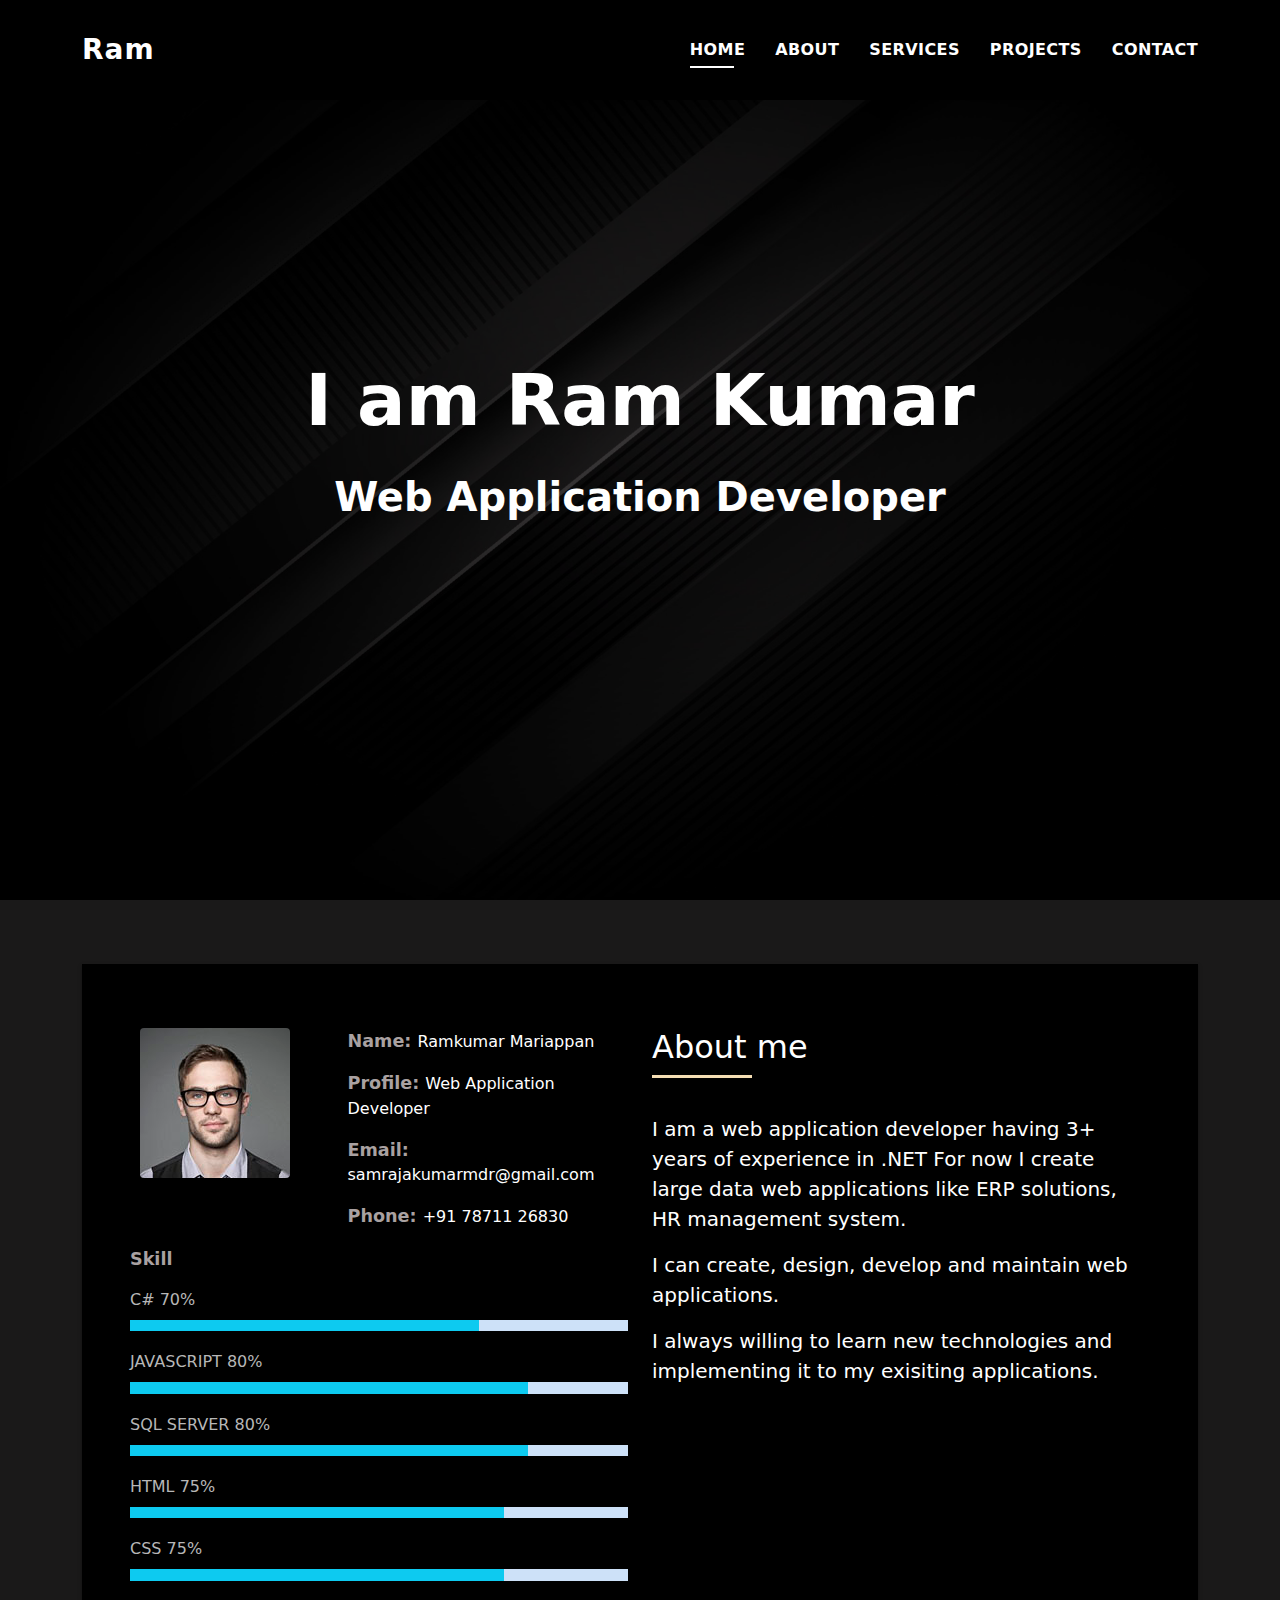
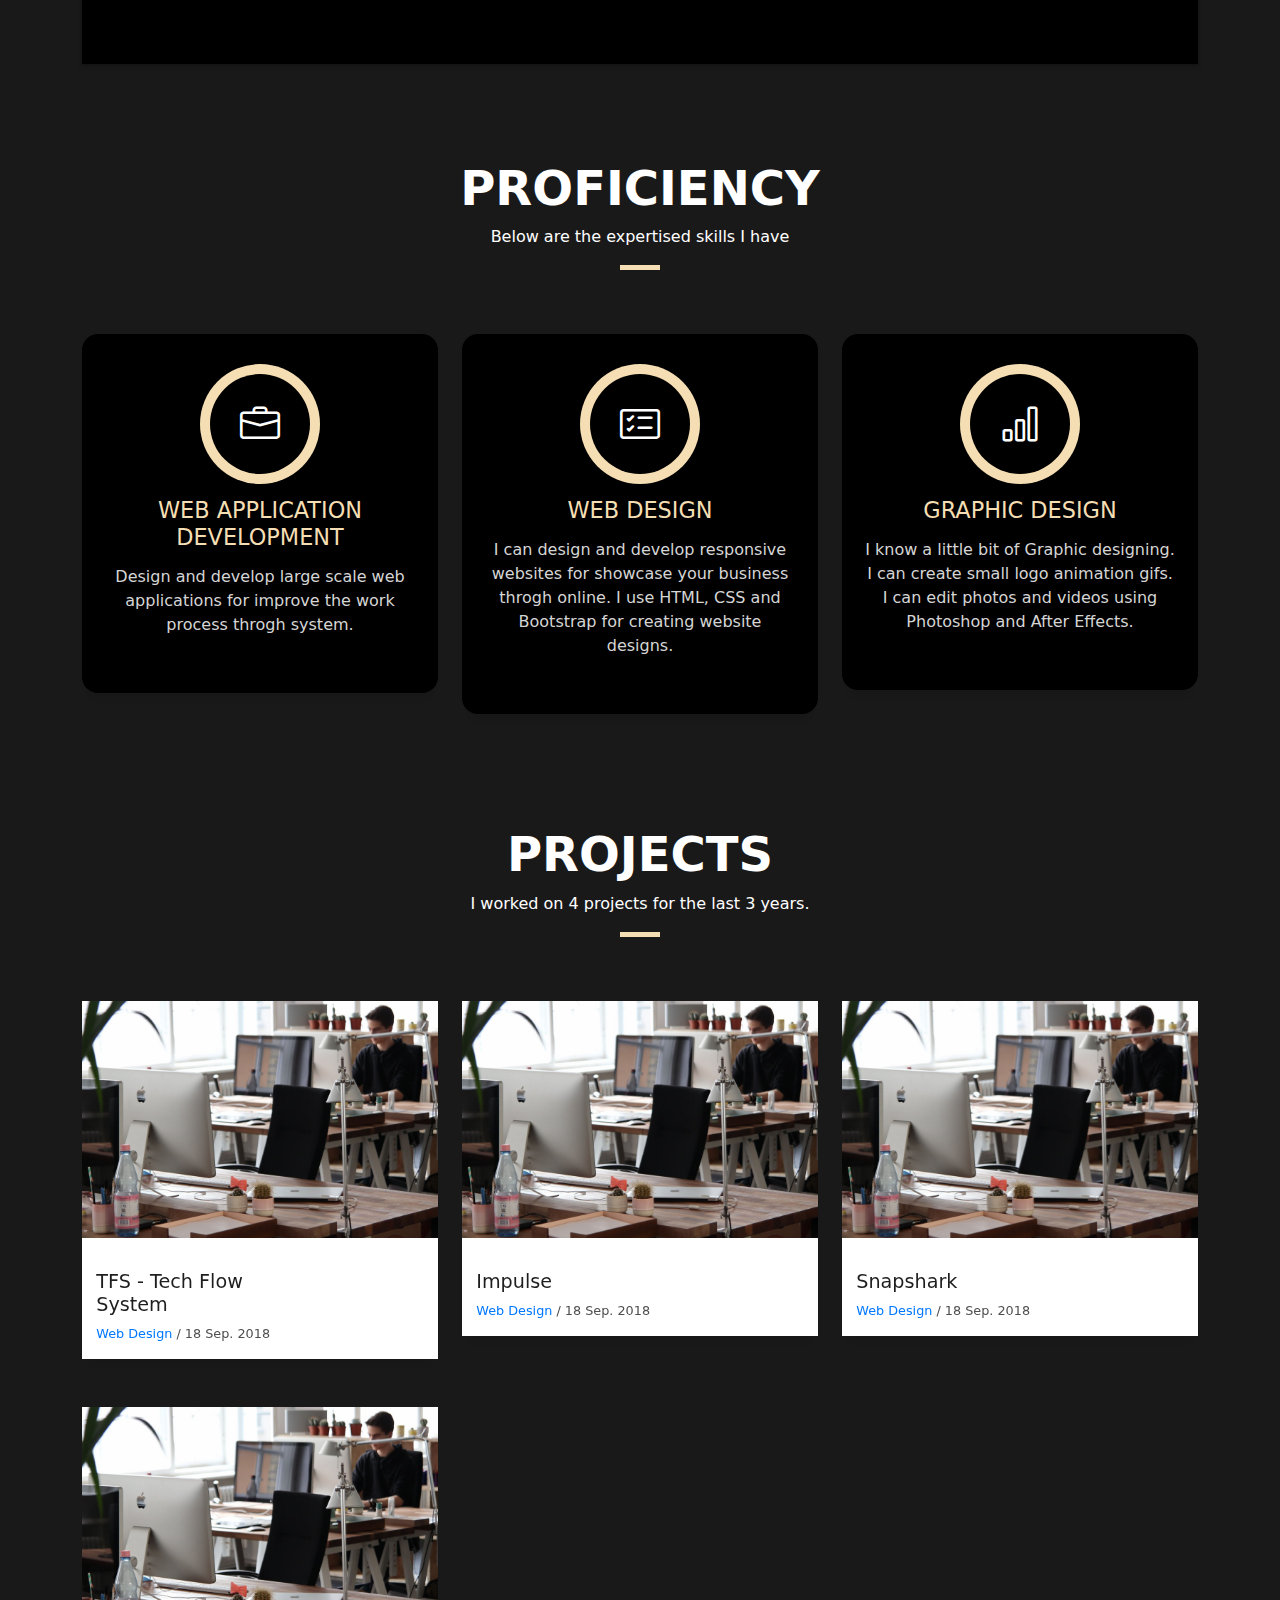
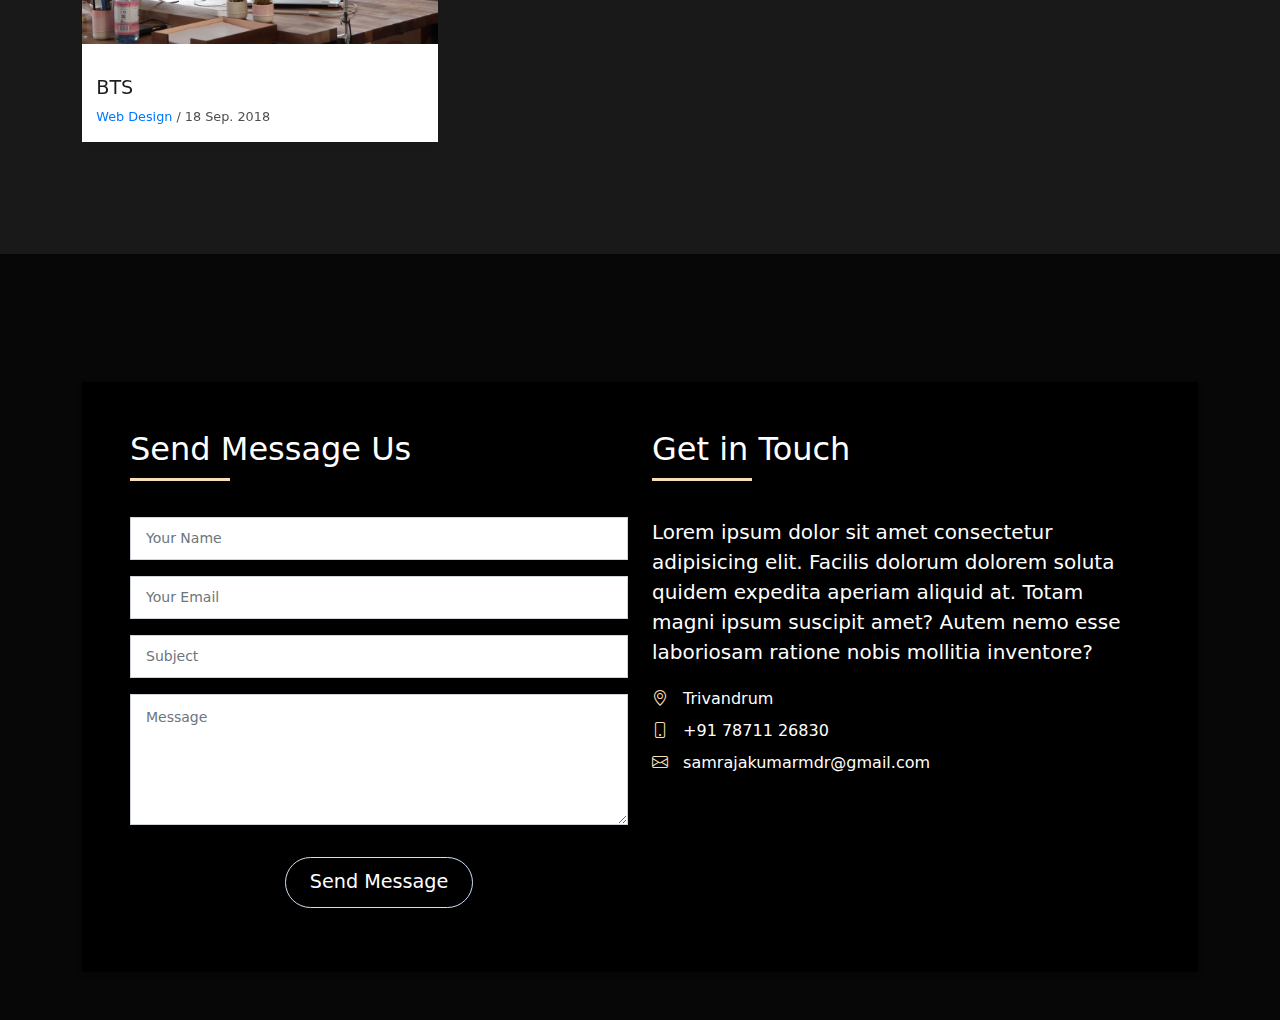
==== commit 610aca1a: "UI Changes commit" ====
--- a/index.html
+++ b/index.html
@@ -253,7 +253,7 @@
                     <div class="col-md-4">
                         <div class="work-box"> <a href="images/work-1.jpg" data-gallery="portfolioGallery"
                                 class="portfolio-lightbox">
-                                <div class="work-img"> <img src="images/work-1.jpg" alt="" class="img-fluid"></div>
+                                <div class="work-img"> <img src="images/post-3.jpg" alt="" class="img-fluid"></div>
                             </a>
                             <div class="work-content">
                                 <div class="row">
@@ -267,9 +267,9 @@
                         </div>
                     </div>
                     <div class="col-md-4">
-                        <div class="work-box"> <a href="images/work-2.jpg" data-gallery="portfolioGallery"
-                                class="portfolio-lightbox">
-                                <div class="work-img"> <img src="images/work-2.jpg" alt="" class="img-fluid"></div>
+                        <div class="work-box"> <a href="images/post-3.jpg" data-gallery="portfolioGallery"
+                                class="portfolio-lightbox">
+                                <div class="work-img"> <img src="images/post-3.jpg" alt="" class="img-fluid"></div>
                             </a>
                             <div class="work-content">
                                 <div class="row">
@@ -285,7 +285,7 @@
                     <div class="col-md-4">
                         <div class="work-box"> <a href="images/work-3.jpg" data-gallery="portfolioGallery"
                                 class="portfolio-lightbox">
-                                <div class="work-img"> <img src="images/work-3.jpg" alt="" class="img-fluid"></div>
+                                <div class="work-img"> <img src="images/post-3.jpg" alt="" class="img-fluid"></div>
                             </a>
                             <div class="work-content">
                                 <div class="row">
@@ -301,7 +301,7 @@
                     <div class="col-md-4">
                         <div class="work-box"> <a href="images/work-4.jpg" data-gallery="portfolioGallery"
                                 class="portfolio-lightbox">
-                                <div class="work-img"> <img src="images/work-4.jpg" alt="" class="img-fluid"></div>
+                                <div class="work-img"> <img src="images/post-3.jpg" alt="" class="img-fluid"></div>
                             </a>
                             <div class="work-content">
                                 <div class="row">
@@ -314,7 +314,7 @@
                             </div>
                         </div>
                     </div>
-                    <div class="col-md-4">
+                    <!-- <div class="col-md-4">
                         <div class="work-box"> <a href="images/work-5.jpg" data-gallery="portfolioGallery"
                                 class="portfolio-lightbox">
                                 <div class="work-img"> <img src="images/work-5.jpg" alt="" class="img-fluid"></div>
@@ -353,7 +353,7 @@
                                 </div>
                             </div>
                         </div>
-                    </div>
+                    </div> -->
                 </div>
             </div>
         </section>
@@ -417,13 +417,12 @@
                                                 magni ipsum suscipit amet? Autem nemo esse laboriosam ratione nobis
                                                 mollitia inventore?</p>
                                             <ul class="list-ico">
-                                                <li><span class="bi bi-geo-alt"></span> 329 WASHINGTON ST BOSTON, MA
-                                                    02108</li>
-                                                <li><span class="bi bi-phone"></span> (617) 557-0089</li>
-                                                <li><span class="bi bi-envelope"></span> contact@example.com</li>
+                                                <li><span class="bi bi-geo-alt"></span> Trivandrum </li>
+                                                <li><span class="bi bi-phone"></span> +91 78711 26830 </li>
+                                                <li><span class="bi bi-envelope"></span> samrajakumarmdr@gmail.com</li>
                                             </ul>
                                         </div>
-                                        <div class="socials">
+                                        <!-- <div class="socials">
                                             <ul>
                                                 <li><a href=""><span class="ico-circle"><i
                                                                 class="bi bi-facebook"></i></span></a></li>
@@ -434,7 +433,7 @@
                                                 <li><a href=""><span class="ico-circle"><i
                                                                 class="bi bi-linkedin"></i></span></a></li>
                                             </ul>
-                                        </div>
+                                        </div> -->
                                     </div>
                                 </div>
                             </div>
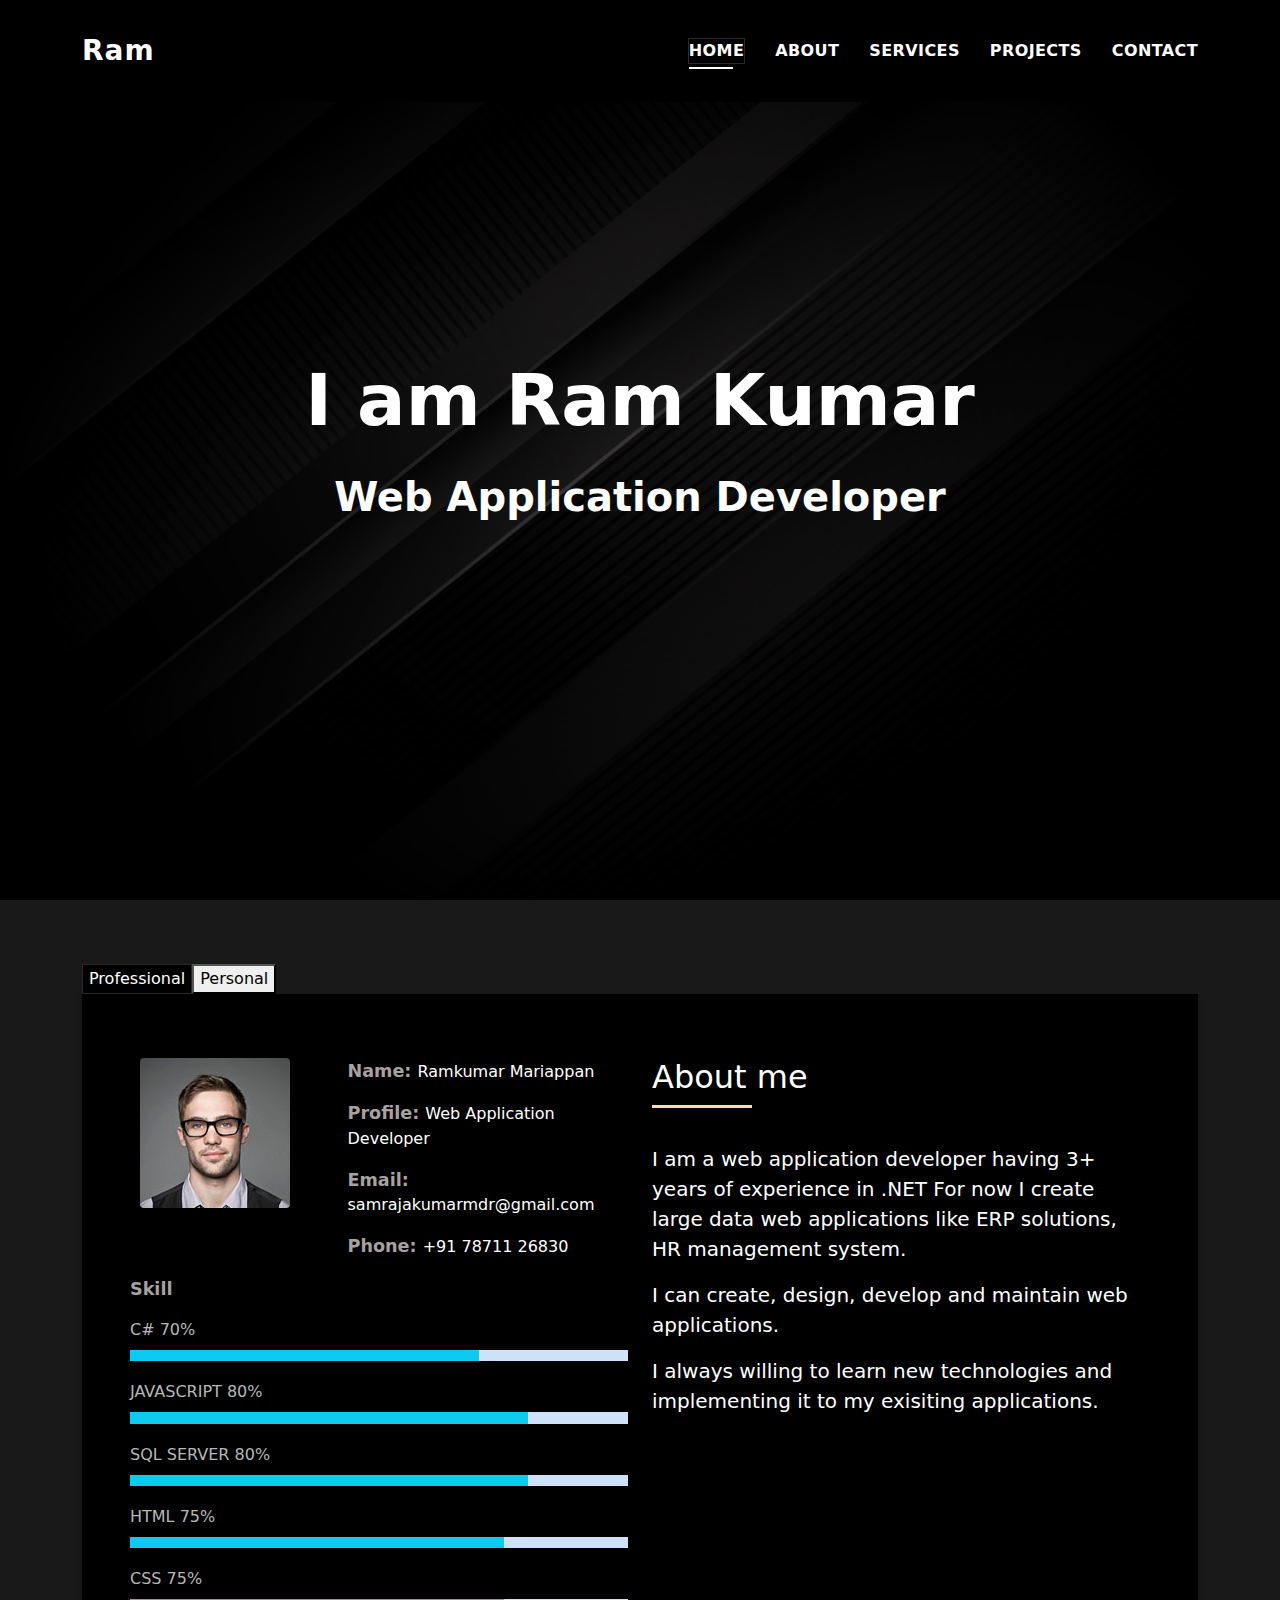
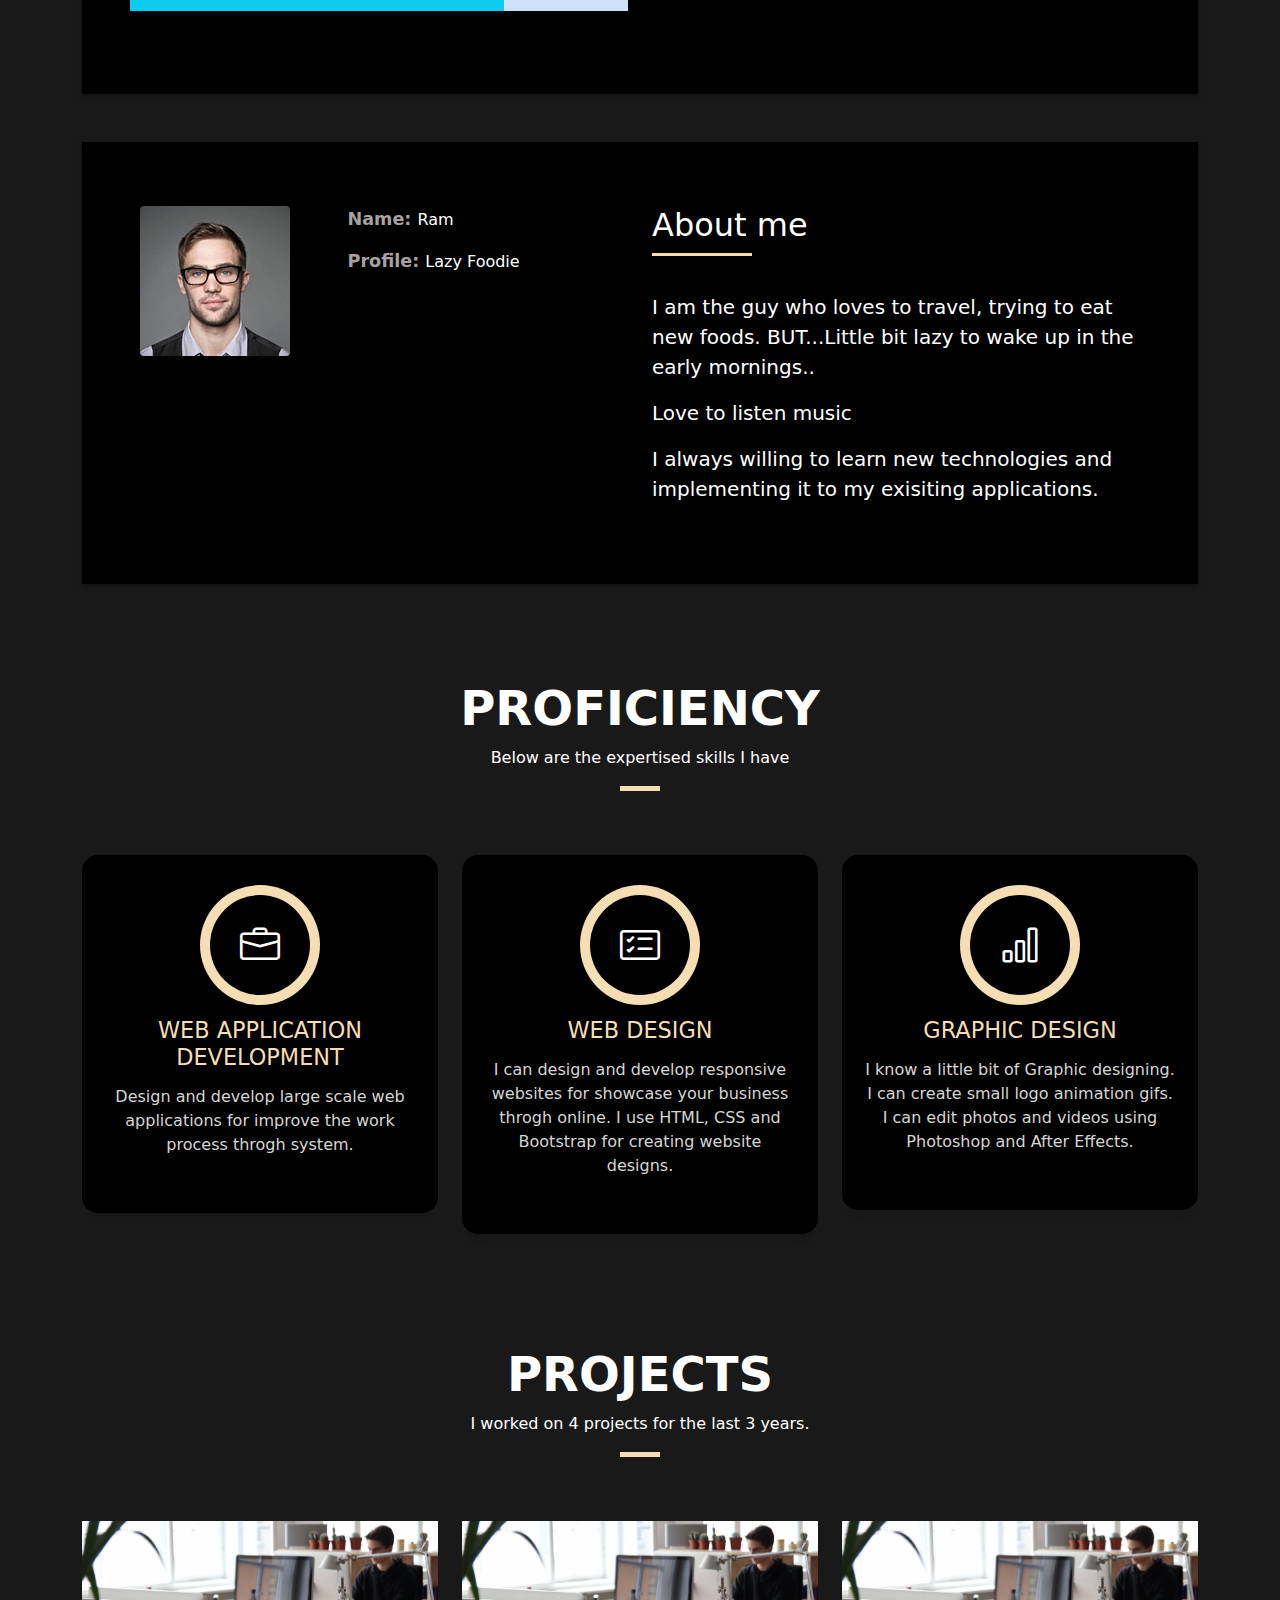
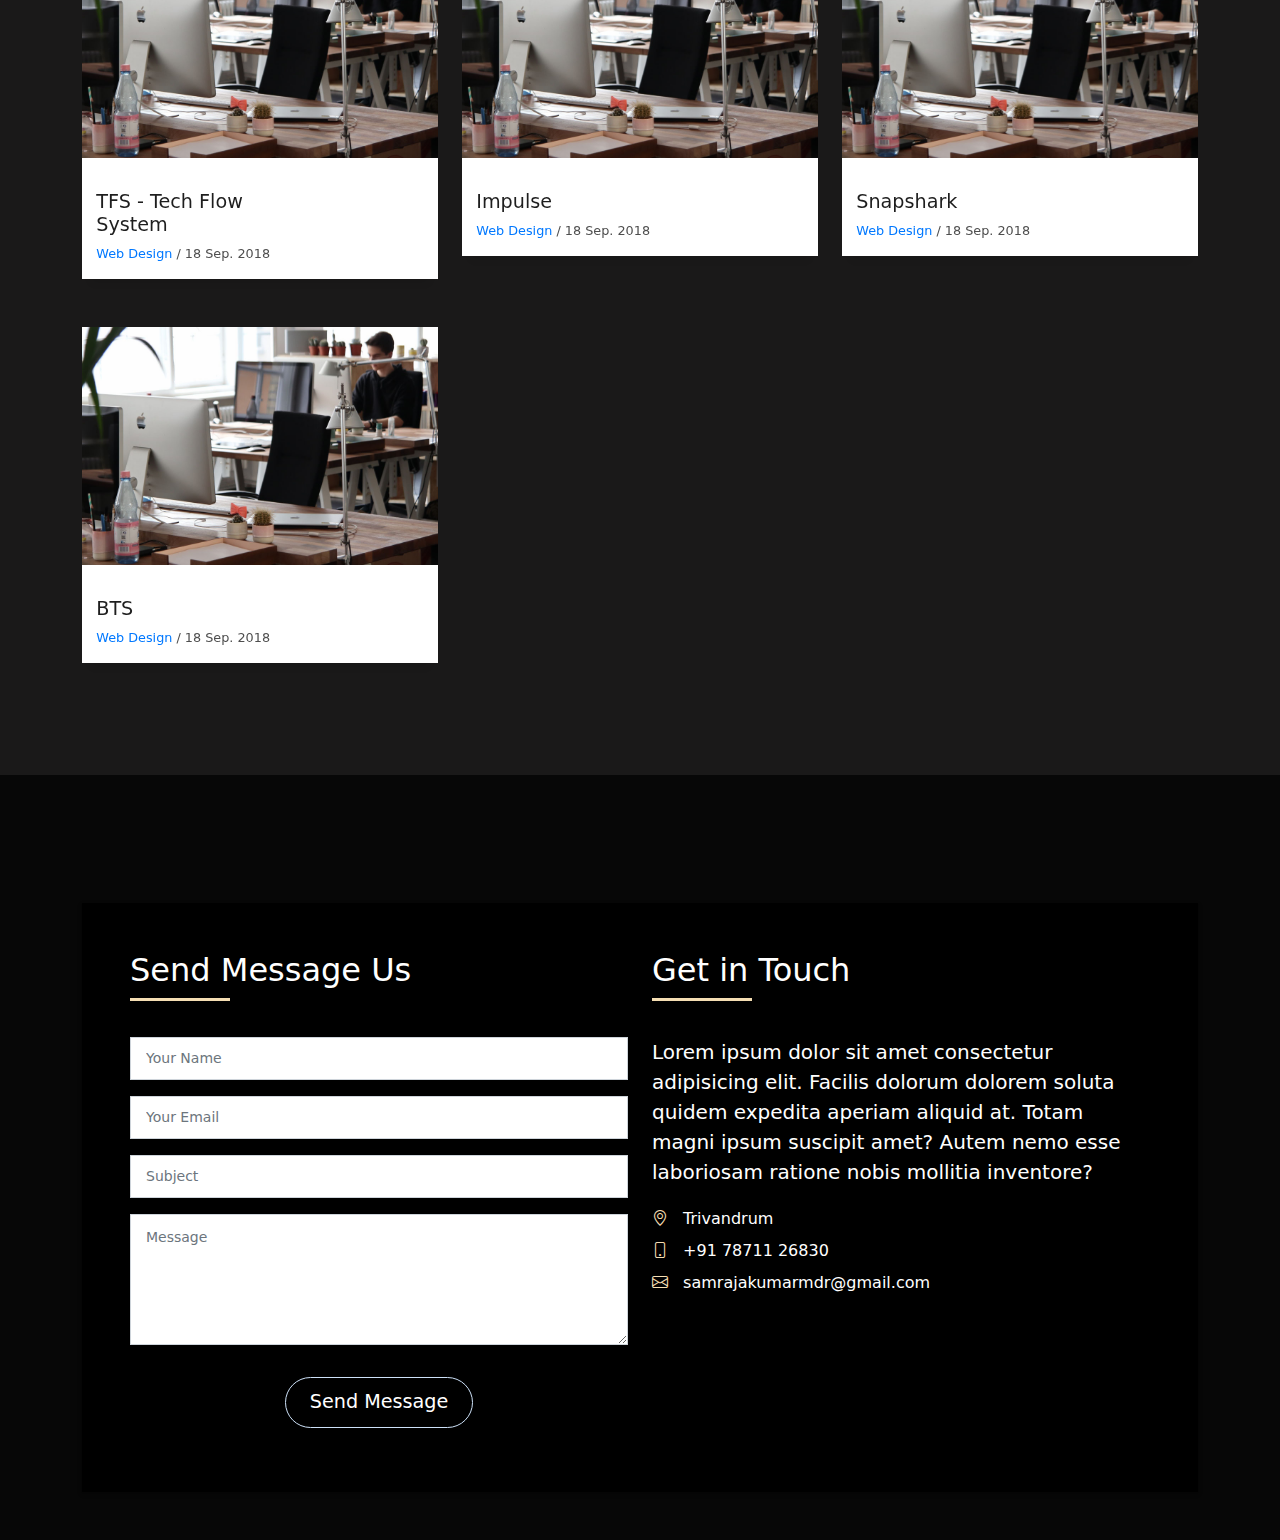
==== commit 56190d87: "25-07-2022 fix" ====
--- a/index.html
+++ b/index.html
@@ -7,12 +7,15 @@
     <meta name="robots" content="noindex, nofollow">
     <meta content="" name="description">
     <meta content="" name="keywords">
+    <meta content="" name="keywords">
     <link href="images/favicon.png" rel="icon">
 
     <link rel="stylesheet" href="css/style.css">
     <link rel="stylesheet" href="bootstrap.css">
     <link rel="stylesheet" href="bootstrap.min.css">
     <link rel="stylesheet" href="css/bootstrap-icons.css">
+
+    <script src="https://cdnjs.cloudflare.com/ajax/libs/jquery/3.6.0/jquery.min.js" integrity="sha512-894YE6QWD5I59HgZOGReFYm4dnWc1Qt5NtvYSaNcOP+u1T9qYdvdihz0PPSiiqn/+/3e7Jo4EaG7TubfWGUrMQ==" crossorigin="anonymous" referrerpolicy="no-referrer"></script>
 
     <!-- <link rel="stylesheet" href="https://cdn.jsdelivr.net/npm/bootstrap@5.1.3/dist/css/bootstrap.min.css" integrity="sha384-1BmE4kWBq78iYhFldvKuhfTAU6auU8tT94WrHftjDbrCEXSU1oBoqyl2QvZ6jIW3" crossorigin="anonymous">
     
@@ -32,6 +35,19 @@
             left: 0;
             z-index: 1030;
         }
+
+        .menuTab{
+            
+            height: 30px;
+            margin-right: -5px;
+        }
+
+        .active{
+            background-color: black;
+            color: white;
+            border: 1px solid #353434c9;
+        }
+
     </style>
 
 </head>
@@ -66,8 +82,15 @@
     </div>
     <main id="main" style="background-color: #1a1919; color: white;">
         <section id="about" class="about-mf sect-pt4 route">
+            
             <div class="container">
                 <div class="row">
+                    <div>
+                        <button class="menuTab active" id="btnProf" onclick="$(this).addClass('active'); $('#btnPers').removeClass('active');">Professional</button>
+                        <button class="menuTab" id="btnPers" onclick="$(this).addClass('active'); $('#btnProf').removeClass('active');">Personal</button>
+                    </div>
+                </div>
+                <div class="row" id="divProfessional">
                     <div class="col-sm-12">
                         <div class="box-shadow-full">
                             <div class="row">
@@ -152,6 +175,91 @@
                         </div>
                     </div>
                 </div>
+                <div class="row" id="divPersonal">
+                    <div class="col-sm-12">
+                        <div class="box-shadow-full">
+                            <div class="row">
+                                <div class="col-md-6">
+                                    <div class="row">
+                                        <div class="col-sm-6 col-md-5">
+                                            <div class="about-img"> <img src="images/testimonial-2.jpg"
+                                                    class="img-fluid rounded b-shadow-a" alt=""></div>
+                                        </div>
+                                        <div class="col-sm-6 col-md-7">
+                                            <div class="about-info">
+                                                <p><span class="title-s">Name: </span> <span>Ram</span></p>
+                                                <p><span class="title-s">Profile: </span> <span> Lazy Foodie </span></p>
+                                                <!-- <p><span class="title-s">Email: </span> <span>samrajakumarmdr@gmail.com</span></p>
+                                                <p><span class="title-s">Phone: </span> <span>+91 78711 26830</span></p> -->
+                                            </div>
+                                        </div>
+                                    </div>
+                                    <!-- <div class="skill-mf">
+                                        <p class="title-s">Skill</p>
+                                        <span>C#</span>
+                                        <span class="pull-right">70%</span>
+                                        <div class="progress">
+                                            <div class="progress-bar" role="progressbar" style="width: 70%;" aria-valuenow="70" aria-valuemin="0"
+                                                aria-valuemax="100">
+                                            </div>
+                                        </div>
+
+                                        <span>JAVASCRIPT</span>
+                                        <span class="pull-right">80%</span>
+                                        <div class="progress">
+                                            <div class="progress-bar" role="progressbar" style="width: 80%" aria-valuenow="80" aria-valuemin="0"
+                                                aria-valuemax="100">
+                                            </div>
+                                        </div>
+
+                                        <span>SQL SERVER</span>
+                                        <span class="pull-right">80%</span>
+                                        <div class="progress">
+                                            <div class="progress-bar" role="progressbar" style="width: 80%" aria-valuenow="80" aria-valuemin="0"
+                                                aria-valuemax="100">
+                                            </div>
+                                        </div>
+
+                                        <span>HTML</span>
+                                        <span class="pull-right">75%</span>
+                                        <div class="progress">
+                                            <div class="progress-bar" role="progressbar" style="width: 75%" aria-valuenow="75" aria-valuemin="0"
+                                                aria-valuemax="100">
+                                            </div>
+                                        </div>
+                                        
+                                        <span>CSS</span>
+                                        <span class="pull-right">75%</span>
+                                        <div class="progress">
+                                            <div class="progress-bar" role="progressbar" style="width: 75%" aria-valuenow="75" aria-valuemin="0"
+                                                aria-valuemax="100">
+                                            </div>
+                                        </div>
+                                    </div> -->
+                                </div>
+
+
+                                <div class="col-md-6">
+                                    <div class="about-me pt-4 pt-md-0">
+                                        <div class="title-box-2">
+                                            <h5 class="title-left"> About me</h5>
+                                        </div>
+                                        <p class="lead"> I am the guy who loves to travel, trying to eat new foods. 
+                                            BUT...Little bit lazy to wake up in the early mornings..
+                                        </p>
+                                        <p class="lead"> Love to listen music </p>
+                                        
+                                        <p class="lead"> I always willing to learn new technologies and 
+                                            implementing it to my exisiting applications.</p>
+                                    </div>
+                                </div>
+                            </div>
+                        </div>
+                    </div>
+                </div>
+
+
+
             </div>
         </section>
         <section id="services" class="services-mf pt-5 route">
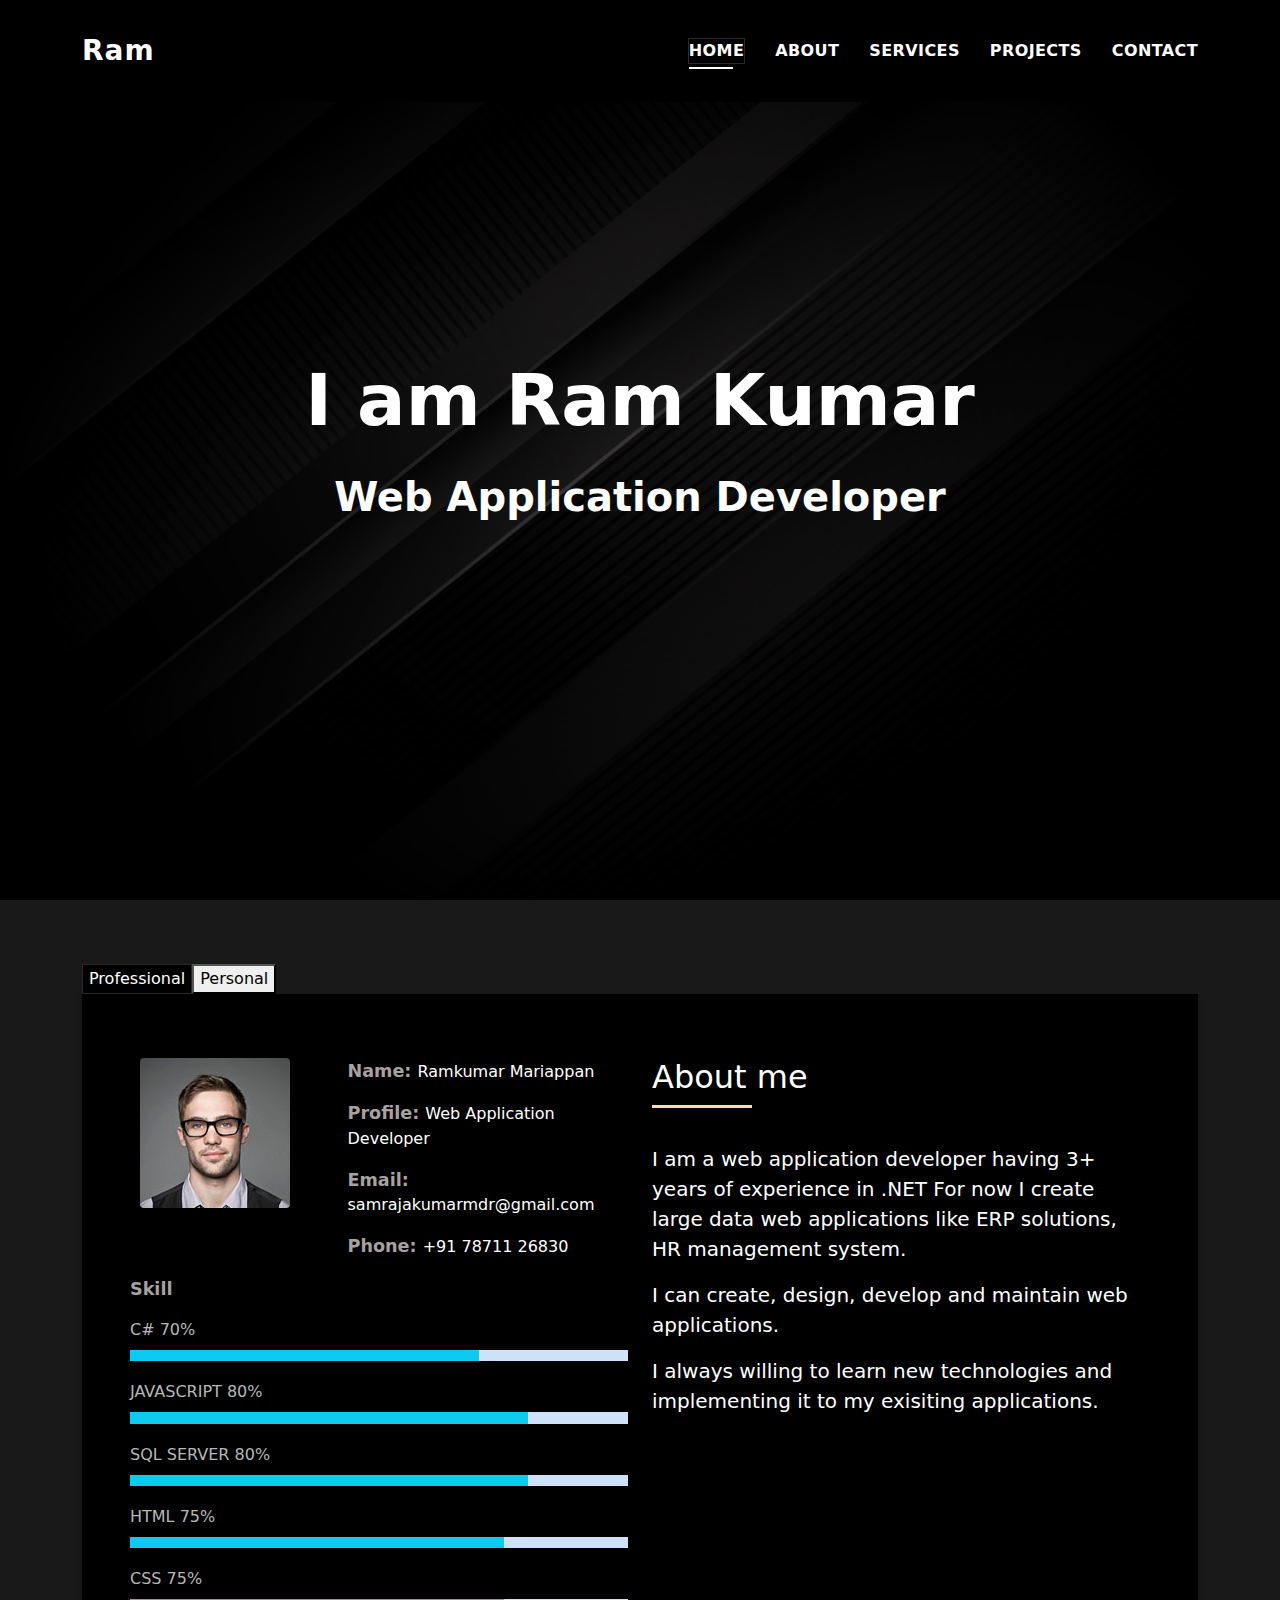
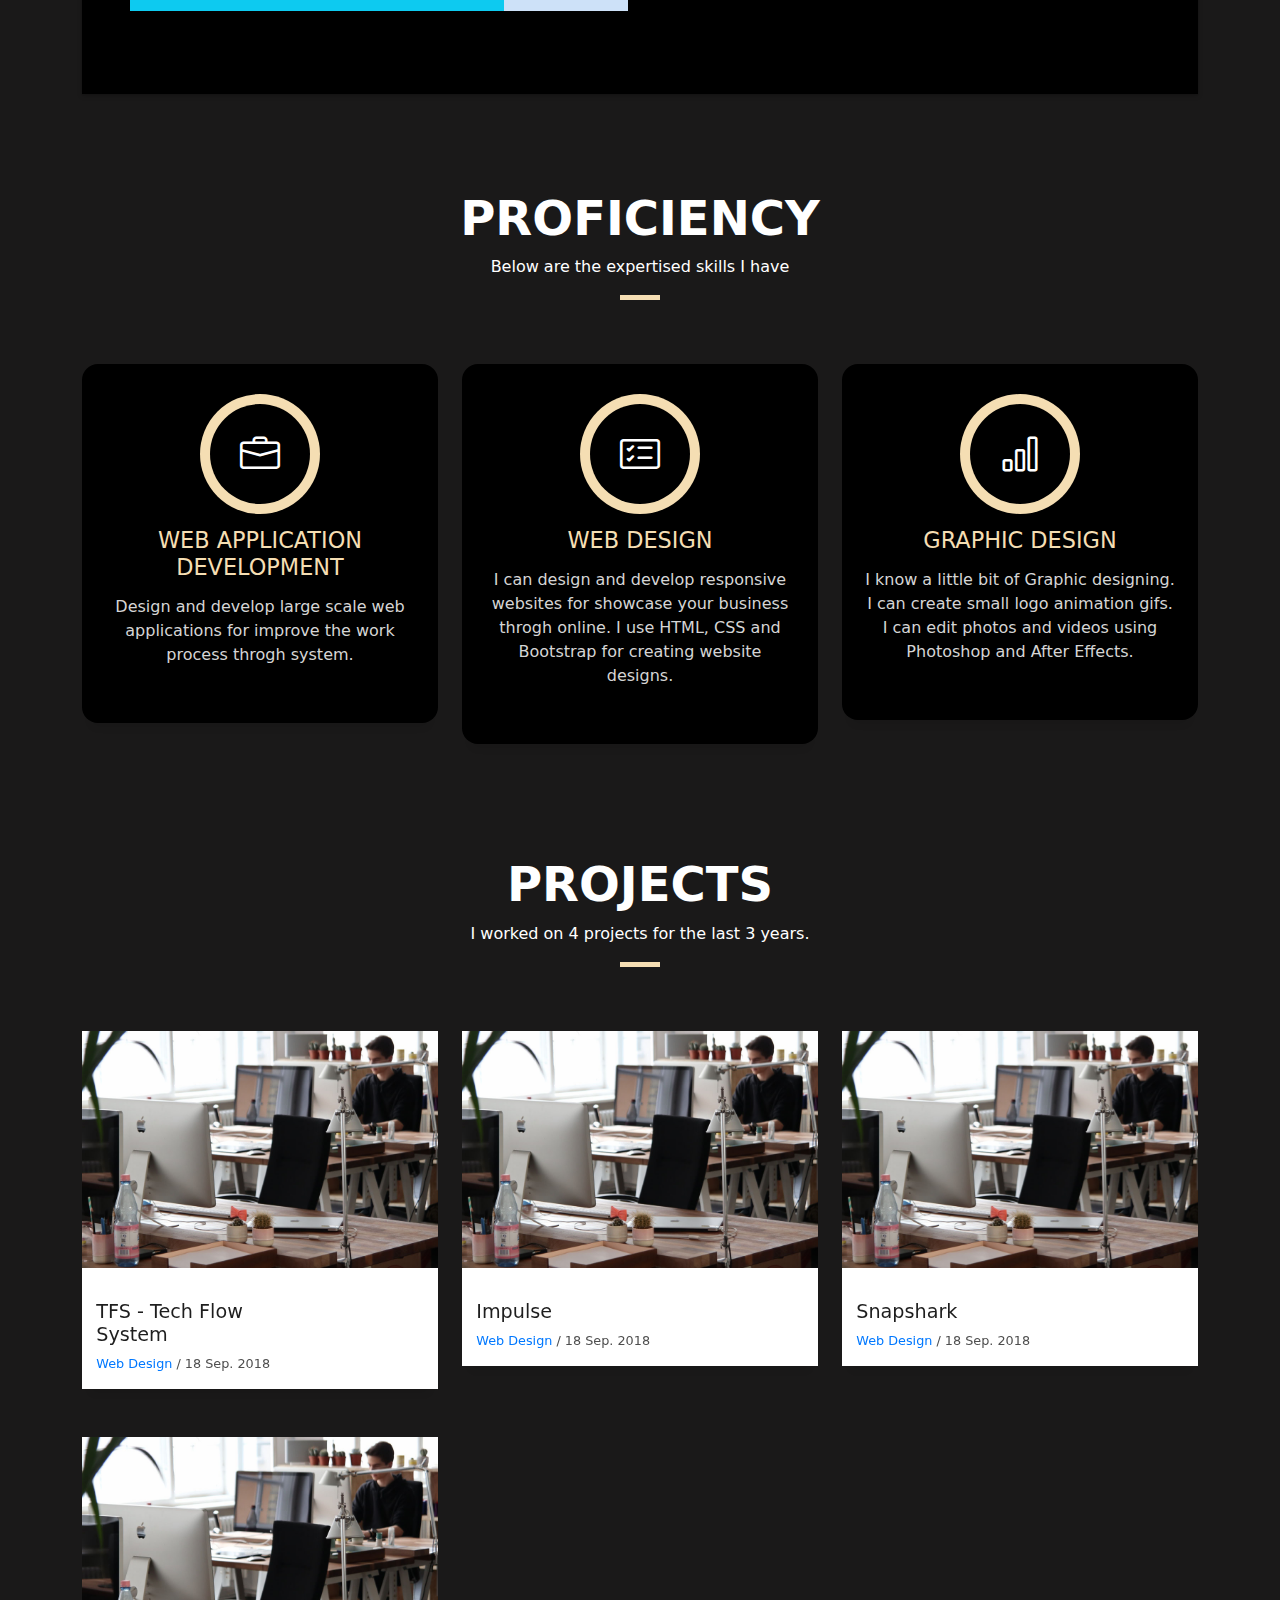
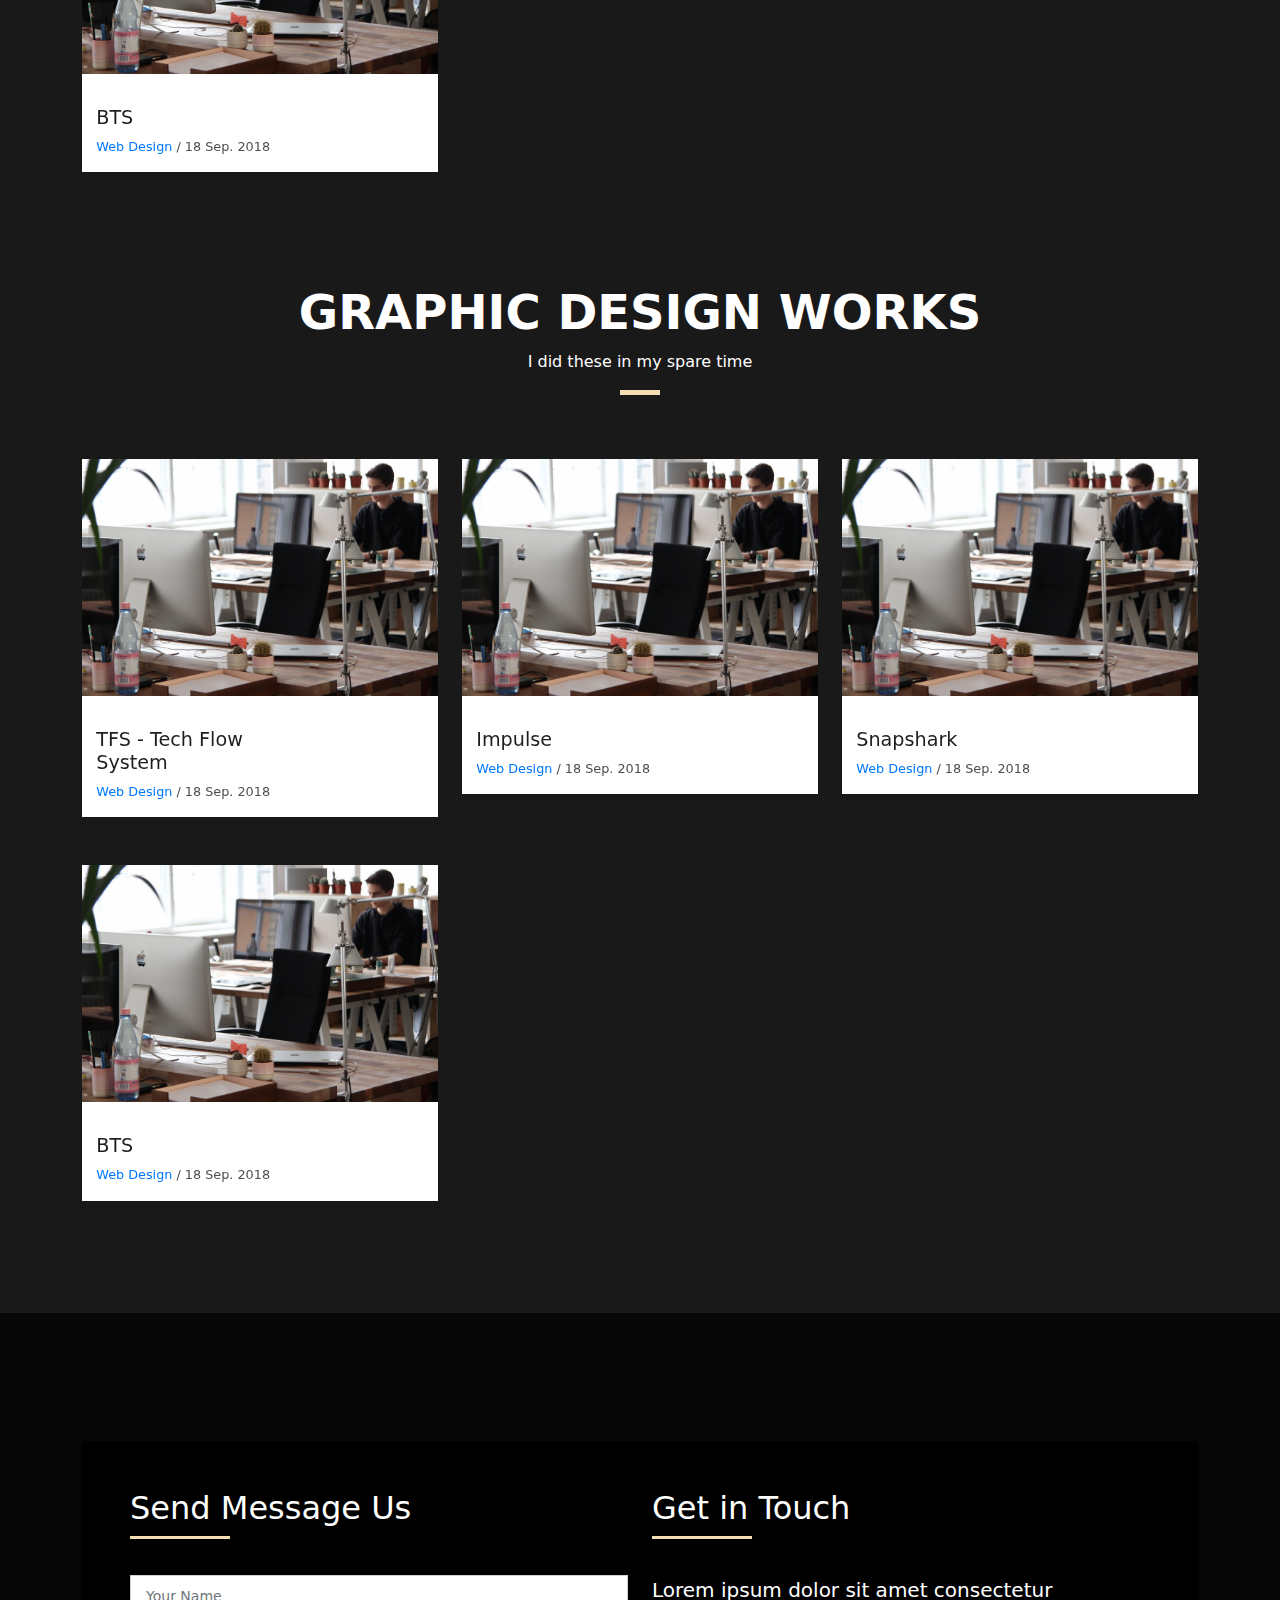
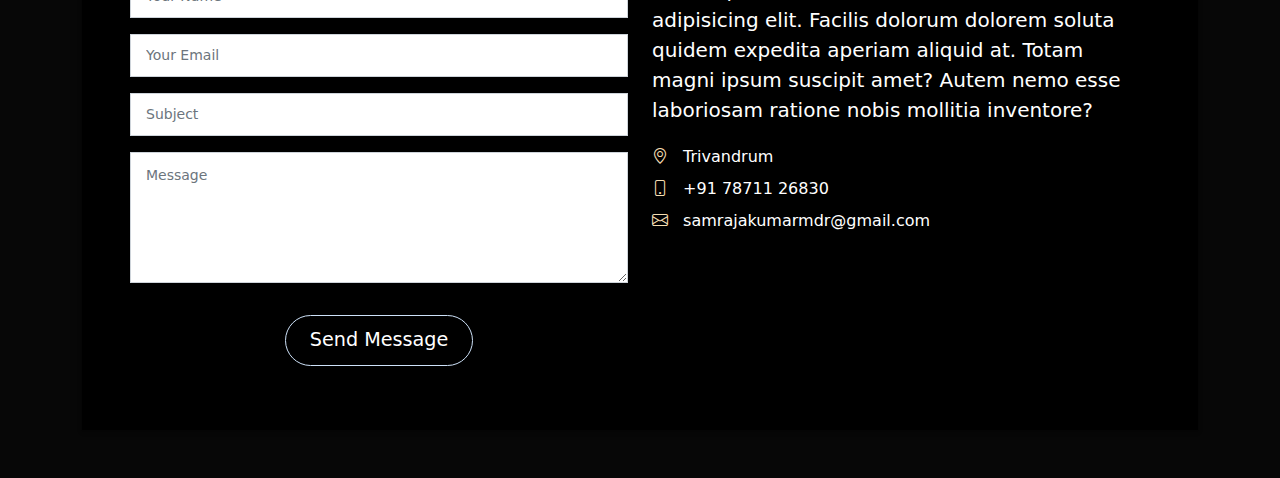
==== commit 7e3b8c31: "28.07.2022" ====
--- a/index.html
+++ b/index.html
@@ -86,8 +86,8 @@
             <div class="container">
                 <div class="row">
                     <div>
-                        <button class="menuTab active" id="btnProf" onclick="$(this).addClass('active'); $('#btnPers').removeClass('active');">Professional</button>
-                        <button class="menuTab" id="btnPers" onclick="$(this).addClass('active'); $('#btnProf').removeClass('active');">Personal</button>
+                        <button class="menuTab active" id="btnProf" onclick="ProfessionalTabClick()">Professional</button>
+                        <button class="menuTab" id="btnPers" onclick="PersonalTabClick()">Personal</button>
                     </div>
                 </div>
                 <div class="row" id="divProfessional">
@@ -175,7 +175,7 @@
                         </div>
                     </div>
                 </div>
-                <div class="row" id="divPersonal">
+                <div class="row hidden" id="divPersonal">
                     <div class="col-sm-12">
                         <div class="box-shadow-full">
                             <div class="row">
@@ -188,8 +188,8 @@
                                         <div class="col-sm-6 col-md-7">
                                             <div class="about-info">
                                                 <p><span class="title-s">Name: </span> <span>Ram</span></p>
-                                                <p><span class="title-s">Profile: </span> <span> Lazy Foodie </span></p>
-                                                <!-- <p><span class="title-s">Email: </span> <span>samrajakumarmdr@gmail.com</span></p>
+                                                <!-- <p><span class="title-s">Profile: </span> <span> Lazy Foodie </span></p>
+                                                <p><span class="title-s">Email: </span> <span>samrajakumarmdr@gmail.com</span></p>
                                                 <p><span class="title-s">Phone: </span> <span>+91 78711 26830</span></p> -->
                                             </div>
                                         </div>
@@ -244,13 +244,12 @@
                                         <div class="title-box-2">
                                             <h5 class="title-left"> About me</h5>
                                         </div>
-                                        <p class="lead"> I am the guy who loves to travel, trying to eat new foods. 
-                                            BUT...Little bit lazy to wake up in the early mornings..
+                                        <p class="lead"> I am the guy who loves to travel, eat new foods. 
+                                            But...Little bit lazy to wake up in the early mornings..
                                         </p>
                                         <p class="lead"> Love to listen music </p>
                                         
-                                        <p class="lead"> I always willing to learn new technologies and 
-                                            implementing it to my exisiting applications.</p>
+                                        <p class="lead"> The one who tries to acheive the dream i planned for my future. </p>
                                     </div>
                                 </div>
                             </div>
@@ -462,6 +461,85 @@
                             </div>
                         </div>
                     </div> -->
+                </div>
+            </div>
+        </section>
+        <section id="graphic-works" class="portfolio-mf sect-pt4 route">
+            <div class="container">
+                <div class="row">
+                    <div class="col-sm-12">
+                        <div class="title-box text-center">
+                            <h3 class="title-a"> Graphic Design Works </h3>
+                            <p class="subtitle-a"> I did these in my spare time </p>
+                            <div class="line-mf"></div>
+                        </div>
+                    </div>
+                </div>
+                <div class="row">
+                    <div class="col-md-4">
+                        <div class="work-box"> <a href="images/work-1.jpg" data-gallery="portfolioGallery"
+                                class="portfolio-lightbox">
+                                <div class="work-img"> <img src="images/post-3.jpg" alt="" class="img-fluid"></div>
+                            </a>
+                            <div class="work-content">
+                                <div class="row">
+                                    <div class="col-sm-8">
+                                        <h2 class="w-title"> TFS - Tech Flow System </h2>
+                                        <div class="w-more"> <span class="w-ctegory">Web Design</span> / <span
+                                                class="w-date">18 Sep. 2018</span></div>
+                                    </div>
+                                </div>
+                            </div>
+                        </div>
+                    </div>
+                    <div class="col-md-4">
+                        <div class="work-box"> <a href="images/post-3.jpg" data-gallery="portfolioGallery"
+                                class="portfolio-lightbox">
+                                <div class="work-img"> <img src="images/post-3.jpg" alt="" class="img-fluid"></div>
+                            </a>
+                            <div class="work-content">
+                                <div class="row">
+                                    <div class="col-sm-8">
+                                        <h2 class="w-title"> Impulse </h2>
+                                        <div class="w-more"> <span class="w-ctegory">Web Design</span> / <span
+                                                class="w-date">18 Sep. 2018</span></div>
+                                    </div>
+                                </div>
+                            </div>
+                        </div>
+                    </div>
+                    <div class="col-md-4">
+                        <div class="work-box"> <a href="images/work-3.jpg" data-gallery="portfolioGallery"
+                                class="portfolio-lightbox">
+                                <div class="work-img"> <img src="images/post-3.jpg" alt="" class="img-fluid"></div>
+                            </a>
+                            <div class="work-content">
+                                <div class="row">
+                                    <div class="col-sm-8">
+                                        <h2 class="w-title"> Snapshark </h2>
+                                        <div class="w-more"> <span class="w-ctegory">Web Design</span> / <span
+                                                class="w-date">18 Sep. 2018</span></div>
+                                    </div>
+                                </div>
+                            </div>
+                        </div>
+                    </div>
+                    <div class="col-md-4">
+                        <div class="work-box"> <a href="images/work-4.jpg" data-gallery="portfolioGallery"
+                                class="portfolio-lightbox">
+                                <div class="work-img"> <img src="images/post-3.jpg" alt="" class="img-fluid"></div>
+                            </a>
+                            <div class="work-content">
+                                <div class="row">
+                                    <div class="col-sm-8">
+                                        <h2 class="w-title"> BTS </h2>
+                                        <div class="w-more"> <span class="w-ctegory">Web Design</span> / <span
+                                                class="w-date">18 Sep. 2018</span></div>
+                                    </div>
+                                </div>
+                            </div>
+                        </div>
+                    </div>
                 </div>
             </div>
         </section>
@@ -561,6 +639,23 @@
     <script src="js/main.js"></script>
 
     <script>
+
+        function ProfessionalTabClick()
+        {
+            $("#btnProf").addClass('active'); 
+            $('#btnPers').removeClass('active');
+            $('#divProfessional').removeClass('hidden');
+            $('#divPersonal').addClass('hidden');
+        }
+
+        function PersonalTabClick()
+        {
+            $("#btnPers").addClass('active'); 
+            $('#btnProf').removeClass('active');
+            $('#divProfessional').addClass('hidden');
+            $('#divPersonal').removeClass('hidden');
+        }
+
         if (window.self == window.top) 
         { 
             window.dataLayer = window.dataLayer || []; function gtag() 
--- a/css/style.css
+++ b/css/style.css
@@ -1300,4 +1300,10 @@
 }
 footer .credits a {
   color: #fff;
+}
+
+/* NEW STYLES */
+
+.hidden{
+  display: none !important;
 }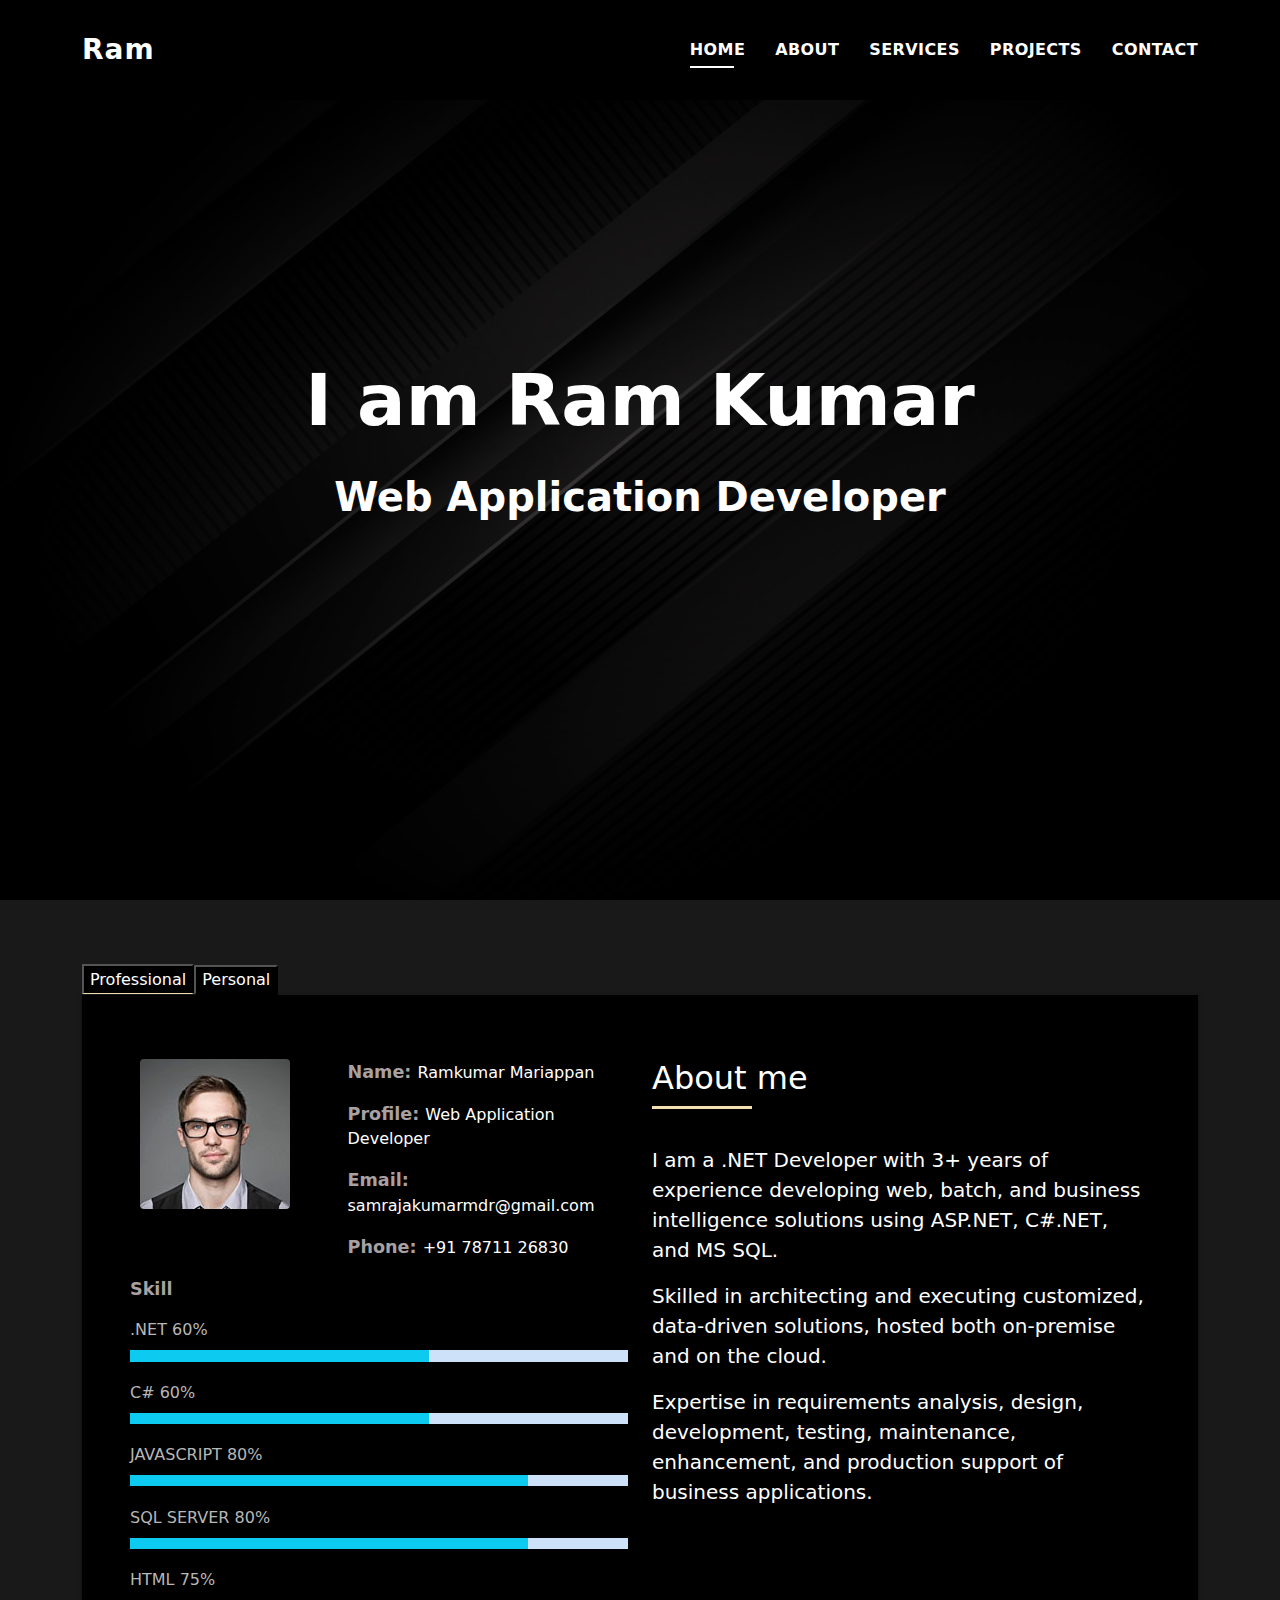
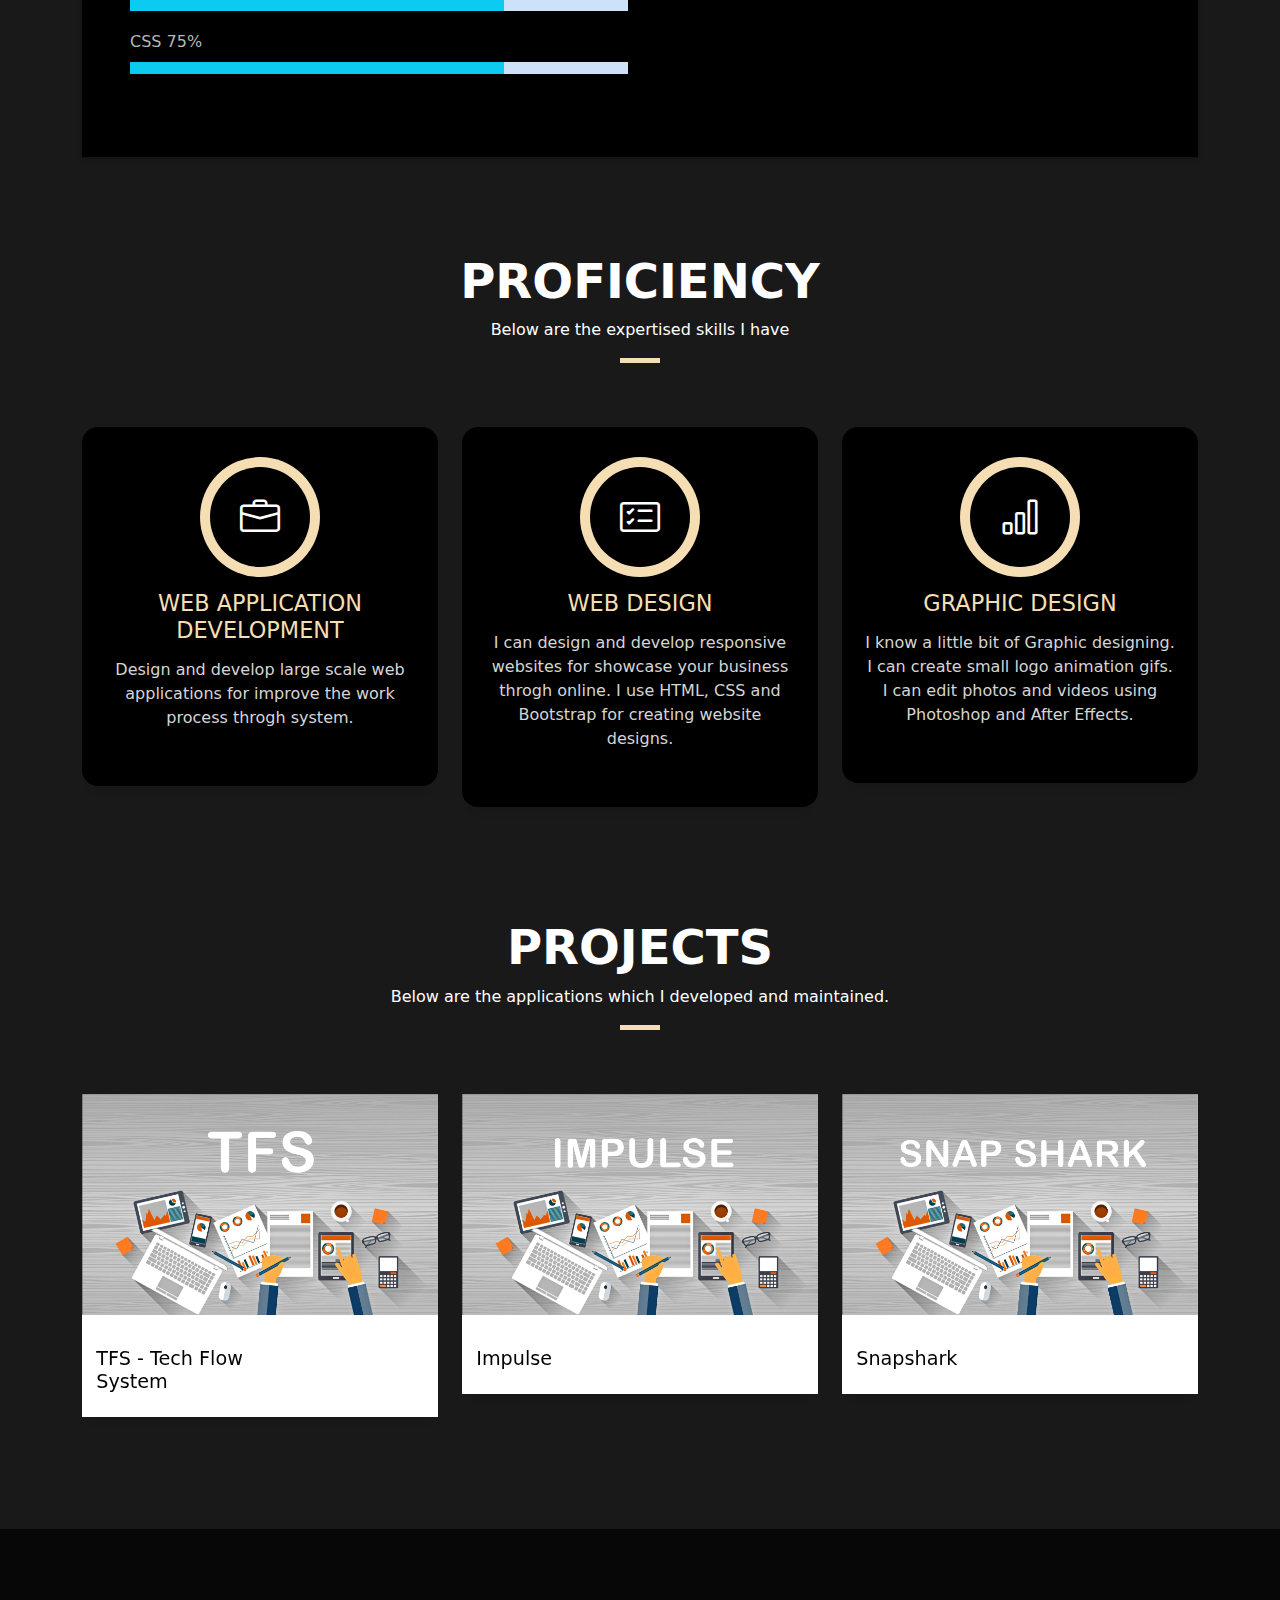
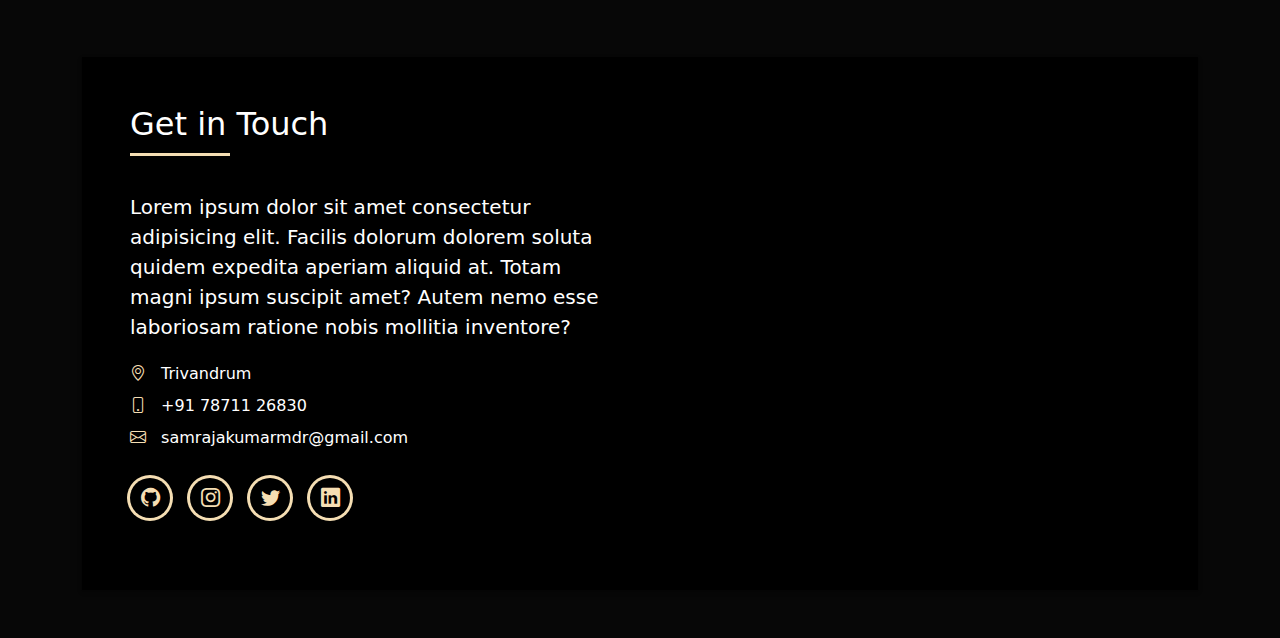
==== commit 9bb9186b: "final" ====
--- a/index.html
+++ b/index.html
@@ -15,7 +15,13 @@
     <link rel="stylesheet" href="bootstrap.min.css">
     <link rel="stylesheet" href="css/bootstrap-icons.css">
 
-    <script src="https://cdnjs.cloudflare.com/ajax/libs/jquery/3.6.0/jquery.min.js" integrity="sha512-894YE6QWD5I59HgZOGReFYm4dnWc1Qt5NtvYSaNcOP+u1T9qYdvdihz0PPSiiqn/+/3e7Jo4EaG7TubfWGUrMQ==" crossorigin="anonymous" referrerpolicy="no-referrer"></script>
+    <link rel="stylesheet" href="https://cdnjs.cloudflare.com/ajax/libs/font-awesome/6.1.2/css/all.min.css"
+        integrity="sha512-1sCRPdkRXhBV2PBLUdRb4tMg1w2YPf37qatUFeS7zlBy7jJI8Lf4VHwWfZZfpXtYSLy85pkm9GaYVYMfw5BC1A=="
+        crossorigin="anonymous" referrerpolicy="no-referrer" />
+
+    <script src="https://cdnjs.cloudflare.com/ajax/libs/jquery/3.6.0/jquery.min.js"
+        integrity="sha512-894YE6QWD5I59HgZOGReFYm4dnWc1Qt5NtvYSaNcOP+u1T9qYdvdihz0PPSiiqn/+/3e7Jo4EaG7TubfWGUrMQ=="
+        crossorigin="anonymous" referrerpolicy="no-referrer"></script>
 
     <!-- <link rel="stylesheet" href="https://cdn.jsdelivr.net/npm/bootstrap@5.1.3/dist/css/bootstrap.min.css" integrity="sha384-1BmE4kWBq78iYhFldvKuhfTAU6auU8tT94WrHftjDbrCEXSU1oBoqyl2QvZ6jIW3" crossorigin="anonymous">
     
@@ -36,18 +42,25 @@
             z-index: 1030;
         }
 
-        .menuTab{
-            
+        .menuTab {
+
             height: 30px;
             margin-right: -5px;
         }
 
-        .active{
+        .actives {
+            border-bottom: 1px solid wheat;
+        }
+
+        .icons {
+            color: white;
+            padding: 10px;
+        }
+
+        .switch-menu-btn {
             background-color: black;
             color: white;
-            border: 1px solid #353434c9;
-        }
-
+        }
     </style>
 
 </head>
@@ -73,21 +86,22 @@
             <div class="table-cell">
                 <div class="container">
                     <h1 class="hero-title mb-4">I am Ram Kumar</h1>
-                    <p class="hero-subtitle"><span class="typeds"
-                            >Web Application Developer
-                            </span><span class="typed-cursor" aria-hidden="true"></span></p>
+                    <p class="hero-subtitle"><span class="typeds">Web Application Developer
+                        </span><span class="typed-cursor" aria-hidden="true"></span></p>
                 </div>
             </div>
         </div>
     </div>
     <main id="main" style="background-color: #1a1919; color: white;">
         <section id="about" class="about-mf sect-pt4 route">
-            
+
             <div class="container">
                 <div class="row">
                     <div>
-                        <button class="menuTab active" id="btnProf" onclick="ProfessionalTabClick()">Professional</button>
-                        <button class="menuTab" id="btnPers" onclick="PersonalTabClick()">Personal</button>
+                        <button class="menuTab switch-menu-btn actives" id="btnProf"
+                            onclick="ProfessionalTabClick()">Professional</button>
+                        <button class="menuTab switch-menu-btn" id="btnPers"
+                            onclick="PersonalTabClick()">Personal</button>
                     </div>
                 </div>
                 <div class="row" id="divProfessional">
@@ -102,9 +116,12 @@
                                         </div>
                                         <div class="col-sm-6 col-md-7">
                                             <div class="about-info">
-                                                <p><span class="title-s">Name: </span> <span>Ramkumar Mariappan</span></p>
-                                                <p><span class="title-s">Profile: </span> <span>Web Application Developer</span></p>
-                                                <p><span class="title-s">Email: </span> <span>samrajakumarmdr@gmail.com</span>
+                                                <p><span class="title-s">Name: </span> <span>Ramkumar Mariappan</span>
+                                                </p>
+                                                <p><span class="title-s">Profile: </span> <span>Web Application
+                                                        Developer</span></p>
+                                                <p><span class="title-s">Email: </span>
+                                                    <span>samrajakumarmdr@gmail.com</span>
                                                 </p>
                                                 <p><span class="title-s">Phone: </span> <span>+91 78711 26830</span></p>
                                             </div>
@@ -112,47 +129,57 @@
                                     </div>
                                     <div class="skill-mf">
                                         <p class="title-s">Skill</p>
+
+                                        <span>.NET</span>
+                                        <span class="pull-right">60%</span>
+                                        <div class="progress">
+                                            <div class="progress-bar" role="progressbar" style="width: 60%;"
+                                                aria-valuenow="60" aria-valuemin="0" aria-valuemax="100">
+                                            </div>
+                                        </div>
+
+
                                         <span>C#</span>
-                                        <span class="pull-right">70%</span>
-                                        <div class="progress">
-                                            <div class="progress-bar" role="progressbar" style="width: 70%;" aria-valuenow="70" aria-valuemin="0"
-                                                aria-valuemax="100">
+                                        <span class="pull-right">60%</span>
+                                        <div class="progress">
+                                            <div class="progress-bar" role="progressbar" style="width: 60%;"
+                                                aria-valuenow="60" aria-valuemin="0" aria-valuemax="100">
                                             </div>
                                         </div>
 
                                         <span>JAVASCRIPT</span>
                                         <span class="pull-right">80%</span>
                                         <div class="progress">
-                                            <div class="progress-bar" role="progressbar" style="width: 80%" aria-valuenow="80" aria-valuemin="0"
-                                                aria-valuemax="100">
+                                            <div class="progress-bar" role="progressbar" style="width: 80%"
+                                                aria-valuenow="80" aria-valuemin="0" aria-valuemax="100">
                                             </div>
                                         </div>
 
                                         <span>SQL SERVER</span>
                                         <span class="pull-right">80%</span>
                                         <div class="progress">
-                                            <div class="progress-bar" role="progressbar" style="width: 80%" aria-valuenow="80" aria-valuemin="0"
-                                                aria-valuemax="100">
+                                            <div class="progress-bar" role="progressbar" style="width: 80%"
+                                                aria-valuenow="80" aria-valuemin="0" aria-valuemax="100">
                                             </div>
                                         </div>
 
                                         <span>HTML</span>
                                         <span class="pull-right">75%</span>
                                         <div class="progress">
-                                            <div class="progress-bar" role="progressbar" style="width: 75%" aria-valuenow="75" aria-valuemin="0"
-                                                aria-valuemax="100">
-                                            </div>
-                                        </div>
-                                        
+                                            <div class="progress-bar" role="progressbar" style="width: 75%"
+                                                aria-valuenow="75" aria-valuemin="0" aria-valuemax="100">
+                                            </div>
+                                        </div>
+
                                         <span>CSS</span>
                                         <span class="pull-right">75%</span>
                                         <div class="progress">
-                                            <div class="progress-bar" role="progressbar" style="width: 75%" aria-valuenow="75" aria-valuemin="0"
-                                                aria-valuemax="100">
-                                            </div>
-                                        </div>
-                                        
-                                        
+                                            <div class="progress-bar" role="progressbar" style="width: 75%"
+                                                aria-valuenow="75" aria-valuemin="0" aria-valuemax="100">
+                                            </div>
+                                        </div>
+
+
 
                                     </div>
                                 </div>
@@ -161,14 +188,18 @@
                                         <div class="title-box-2">
                                             <h5 class="title-left"> About me</h5>
                                         </div>
-                                        <p class="lead"> I am a web application developer having 3+ years of experience in .NET
-                                            For now I create large data web applications like ERP solutions, HR management system.
+                                        <p class="lead"> I am a .NET Developer with 3+ years of experience developing web,
+                                            batch, and business intelligence solutions using ASP.NET, C#.NET,
+                                            and MS SQL. 
 
                                         </p>
-                                        <p class="lead"> I can create, design, develop and maintain web applications. </p>
-                                        
-                                        <p class="lead"> I always willing to learn new technologies and 
-                                            implementing it to my exisiting applications.</p>
+                                        <p class="lead"> Skilled in architecting and executing customized,
+                                            data-driven solutions, hosted both on-premise and on the cloud.
+                                        </p>
+
+                                        <p class="lead"> Expertise in requirements analysis, design, development, testing,
+                                            maintenance, enhancement, and production support of business
+                                            applications.</p>
                                     </div>
                                 </div>
                             </div>
@@ -188,54 +219,58 @@
                                         <div class="col-sm-6 col-md-7">
                                             <div class="about-info">
                                                 <p><span class="title-s">Name: </span> <span>Ram</span></p>
-                                                <!-- <p><span class="title-s">Profile: </span> <span> Lazy Foodie </span></p>
-                                                <p><span class="title-s">Email: </span> <span>samrajakumarmdr@gmail.com</span></p>
-                                                <p><span class="title-s">Phone: </span> <span>+91 78711 26830</span></p> -->
-                                            </div>
-                                        </div>
-                                    </div>
-                                    <!-- <div class="skill-mf">
+                                                <p><span class="title-s">Profile: </span> <span> Lazy Foodie </span></p>
+                                                <p><span class="title-s">Email: </span>
+                                                    <span>samrajakumarmdr@gmail.com</span></p>
+                                                <p><span class="title-s">Phone: </span> <span>+91 78711 26830</span></p>
+                                            </div>
+                                        </div>
+                                    </div>
+                                    <div class="skill-mf">
                                         <p class="title-s">Skill</p>
-                                        <span>C#</span>
-                                        <span class="pull-right">70%</span>
-                                        <div class="progress">
-                                            <div class="progress-bar" role="progressbar" style="width: 70%;" aria-valuenow="70" aria-valuemin="0"
-                                                aria-valuemax="100">
-                                            </div>
-                                        </div>
-
-                                        <span>JAVASCRIPT</span>
-                                        <span class="pull-right">80%</span>
-                                        <div class="progress">
-                                            <div class="progress-bar" role="progressbar" style="width: 80%" aria-valuenow="80" aria-valuemin="0"
-                                                aria-valuemax="100">
-                                            </div>
-                                        </div>
-
-                                        <span>SQL SERVER</span>
-                                        <span class="pull-right">80%</span>
-                                        <div class="progress">
-                                            <div class="progress-bar" role="progressbar" style="width: 80%" aria-valuenow="80" aria-valuemin="0"
-                                                aria-valuemax="100">
-                                            </div>
-                                        </div>
-
-                                        <span>HTML</span>
+                                        <span>Listening Songs <i class="fa fa-headphones icons"
+                                                aria-hidden="true"></i></span>
+                                        <span class="pull-right">90%</span>
+                                        <div class="progress">
+                                            <div class="progress-bar" role="progressbar" style="width: 90%;"
+                                                aria-valuenow="90" aria-valuemin="0" aria-valuemax="100">
+                                            </div>
+                                        </div>
+
+                                        <span> Watching Movies <i class="fa fa-film icons" aria-hidden="true"></i>
+                                        </span>
                                         <span class="pull-right">75%</span>
                                         <div class="progress">
-                                            <div class="progress-bar" role="progressbar" style="width: 75%" aria-valuenow="75" aria-valuemin="0"
-                                                aria-valuemax="100">
-                                            </div>
-                                        </div>
-                                        
-                                        <span>CSS</span>
+                                            <div class="progress-bar" role="progressbar" style="width: 75%"
+                                                aria-valuenow="75" aria-valuemin="0" aria-valuemax="100">
+                                            </div>
+                                        </div>
+
+                                        <span> Hanging out <i class="fa fa-building icons" aria-hidden="true"></i>
+                                        </span>
+                                        <span class="pull-right">85%</span>
+                                        <div class="progress">
+                                            <div class="progress-bar" role="progressbar" style="width: 85%"
+                                                aria-valuenow="85" aria-valuemin="0" aria-valuemax="100">
+                                            </div>
+                                        </div>
+
+                                        <span> Travelling <i class="fa fa-plane icons" aria-hidden="true"></i> </span>
                                         <span class="pull-right">75%</span>
                                         <div class="progress">
-                                            <div class="progress-bar" role="progressbar" style="width: 75%" aria-valuenow="75" aria-valuemin="0"
-                                                aria-valuemax="100">
-                                            </div>
-                                        </div>
-                                    </div> -->
+                                            <div class="progress-bar" role="progressbar" style="width: 75%"
+                                                aria-valuenow="75" aria-valuemin="0" aria-valuemax="100">
+                                            </div>
+                                        </div>
+
+                                        <span>Sleeping <i class="fa fa-bed icons" aria-hidden="true"></i> </span>
+                                        <span class="pull-right">95%</span>
+                                        <div class="progress">
+                                            <div class="progress-bar" role="progressbar" style="width: 95%"
+                                                aria-valuenow="95" aria-valuemin="0" aria-valuemax="100">
+                                            </div>
+                                        </div>
+                                    </div>
                                 </div>
 
 
@@ -244,12 +279,12 @@
                                         <div class="title-box-2">
                                             <h5 class="title-left"> About me</h5>
                                         </div>
-                                        <p class="lead"> I am the guy who loves to travel, eat new foods. 
+                                        <p class="lead"> I am the guy who loves to travel, eat new foods.
                                             But...Little bit lazy to wake up in the early mornings..
                                         </p>
                                         <p class="lead"> Love to listen music </p>
-                                        
-                                        <p class="lead"> The one who tries to acheive the dream i planned for my future. </p>
+
+                                        <p class="lead"> The one who tries to acheive the dream planned for future. </p>
                                     </div>
                                 </div>
                             </div>
@@ -279,7 +314,8 @@
                             </div>
                             <div class="service-content">
                                 <h2 class="s-title">Web Application Development</h2>
-                                <p class="s-description text-center"> Design and develop large scale web applications for improve the work process throgh system.</p>
+                                <p class="s-description text-center"> Design and develop large scale web applications
+                                    for improve the work process throgh system.</p>
                             </div>
                         </div>
                     </div>
@@ -289,59 +325,26 @@
                                         class="bi bi-card-checklist"></i></span></div>
                             <div class="service-content">
                                 <h2 class="s-title">Web Design</h2>
-                                <p class="s-description text-center"> I can design and develop responsive websites for showcase your business throgh online.
+                                <p class="s-description text-center"> I can design and develop responsive websites for
+                                    showcase your business throgh online.
                                     I use HTML, CSS and Bootstrap for creating website designs.
                                 </p>
                             </div>
                         </div>
-                    </div>  
+                    </div>
                     <div class="col-md-4">
                         <div class="service-box">
                             <div class="service-ico"> <span class="ico-circle"><i class="bi bi-bar-chart"></i></span>
                             </div>
                             <div class="service-content">
                                 <h2 class="s-title">Graphic Design</h2>
-                                <p class="s-description text-center"> I know a little bit of Graphic designing. I can create small 
-                                    logo animation gifs. I can edit photos and videos using Photoshop and After Effects. </p>
-                            </div>
-                        </div>
-                    </div>
-                    <!-- <div class="col-md-4">
-                        <div class="service-box">
-                            <div class="service-ico"> <span class="ico-circle"><i class="bi bi-binoculars"></i></span>
-                            </div>
-                            <div class="service-content">
-                                <h2 class="s-title">Responsive Design</h2>
-                                <p class="s-description text-center"> Lorem ipsum dolor sit amet consectetur adipisicing
-                                    elit. Magni adipisci eaque autem fugiat! Quia, provident vitae! Magni tempora
-                                    perferendis eum non provident.</p>
-                            </div>
-                        </div>
-                    </div>
-                    <div class="col-md-4">
-                        <div class="service-box">
-                            <div class="service-ico"> <span class="ico-circle"><i
-                                        class="bi bi-brightness-high"></i></span></div>
-                            <div class="service-content">
-                                <h2 class="s-title">Graphic Design</h2>
-                                <p class="s-description text-center"> Lorem ipsum dolor sit amet consectetur adipisicing
-                                    elit. Magni adipisci eaque autem fugiat! Quia, provident vitae! Magni tempora
-                                    perferendis eum non provident.</p>
-                            </div>
-                        </div>
-                    </div>
-                    <div class="col-md-4">
-                        <div class="service-box">
-                            <div class="service-ico"> <span class="ico-circle"><i
-                                        class="bi bi-calendar4-week"></i></span></div>
-                            <div class="service-content">
-                                <h2 class="s-title">Marketing Services</h2>
-                                <p class="s-description text-center"> Lorem ipsum dolor sit amet consectetur adipisicing
-                                    elit. Magni adipisci eaque autem fugiat! Quia, provident vitae! Magni tempora
-                                    perferendis eum non provident.</p>
-                            </div>
-                        </div>
-                    </div> -->
+                                <p class="s-description text-center"> I know a little bit of Graphic designing. I can
+                                    create small
+                                    logo animation gifs. I can edit photos and videos using Photoshop and After Effects.
+                                </p>
+                            </div>
+                        </div>
+                    </div>
                 </div>
             </div>
         </section>
@@ -351,7 +354,91 @@
                     <div class="col-sm-12">
                         <div class="title-box text-center">
                             <h3 class="title-a"> Projects </h3>
-                            <p class="subtitle-a"> I worked on 4 projects for the last 3 years.  </p>
+                            <p class="subtitle-a"> Below are the applications which I developed and maintained. </p>
+                            <div class="line-mf"></div>
+                        </div>
+                    </div>
+                </div>
+                <div class="row">
+                    <div class="col-md-4">
+                        <div class="work-box"> 
+                            <a href="project-tfs.html" target="_blank" class="portfolio-lightbox">
+                                <div class="work-img"> 
+                                    <img src="images/project-tfs.png" alt="" class="img-fluid">
+                                </div>
+                            </a>
+                            <div class="work-content">
+                                <div class="row">
+                                    <div class="col-sm-8">
+                                        <h2 class="w-title">
+                                            <a href="project-tfs.html" title="Click to view details" target="_blank" style="color: black; text-decoration: none;">
+                                                TFS - Tech Flow System
+                                            </a>
+                                        </h2>
+                                        <!-- <div class="w-more">
+                                            <span class="w-ctegory">Web Design</span>
+                                        </div> -->
+                                    </div>
+                                </div>
+                            </div>
+                        </div>
+                    </div>
+                    <div class="col-md-4">
+                        <div class="work-box">
+                            <a href="project-impulse.html" target="_blank" class="portfolio-lightbox">
+                                <div class="work-img">
+                                    <img src="images/project-impulse.png" alt="" class="img-fluid">
+                                </div>
+                            </a>
+                            <div class="work-content">
+                                <div class="row">
+                                    <div class="col-sm-8">
+                                        <h2 class="w-title">
+                                            <a href="project-impulse.html" title="Click to view details" target="_blank" style="color: black; text-decoration: none;">
+                                                Impulse
+                                            </a>
+                                        </h2>
+                                        <!-- <div class="w-more">
+                                            <span class="w-ctegory">Web Design</span>
+                                        </div> -->
+                                    </div>
+                                </div>
+                            </div>
+                        </div>
+                    </div>
+                    <div class="col-md-4">
+                        <div class="work-box">
+                            <a href="project-snapshark.html" target="_blank" class="portfolio-lightbox">
+                                <div class="work-img">
+                                    <img src="images/project-snapshark.png  " alt="" class="img-fluid">
+                                </div>
+                            </a>
+                            <div class="work-content">
+                                <div class="row">
+                                    <div class="col-sm-8">
+                                        <h2 class="w-title">
+                                            <a href="project-snapshark.html" title="Click to view details" target="_blank" style="color: black; text-decoration: none;">
+                                                Snapshark
+                                            </a>
+                                        </h2>
+                                        <!-- <div class="w-more">
+                                            <span class="w-ctegory">Web Design</span>
+                                        </div> -->
+                                    </div>
+                                </div>
+                            </div>
+                        </div>
+                    </div>
+                </div>
+            </div>
+        </section>
+        <!-- <section id="graphic-works" class="portfolio-mf sect-pt4 route">
+            <div class="container">
+                <div class="row">
+                    <div class="col-sm-12">
+                        <div class="title-box text-center">
+                            <h3 class="title-a"> Graphic Design Works </h3>
+                            <p class="subtitle-a"> I did these in my spare time </p>
                             <div class="line-mf"></div>
                         </div>
                     </div>
@@ -421,128 +508,9 @@
                             </div>
                         </div>
                     </div>
-                    <!-- <div class="col-md-4">
-                        <div class="work-box"> <a href="images/work-5.jpg" data-gallery="portfolioGallery"
-                                class="portfolio-lightbox">
-                                <div class="work-img"> <img src="images/work-5.jpg" alt="" class="img-fluid"></div>
-                            </a>
-                            <div class="work-content">
-                                <div class="row">
-                                    <div class="col-sm-8">
-                                        <h2 class="w-title">Studio Lena Mado</h2>
-                                        <div class="w-more"> <span class="w-ctegory">Web Design</span> / <span
-                                                class="w-date">18 Sep. 2018</span></div>
-                                    </div>
-                                    <div class="col-sm-4">
-                                        <div class="w-like"> <a href="portfolio-details.html"> <span
-                                                    class="bi bi-plus-circle"></span></a></div>
-                                    </div>
-                                </div>
-                            </div>
-                        </div>
-                    </div>
-                    <div class="col-md-4">
-                        <div class="work-box"> <a href="images/work-6.jpg" data-gallery="portfolioGallery"
-                                class="portfolio-lightbox">
-                                <div class="work-img"> <img src="images/work-6.jpg" alt="" class="img-fluid"></div>
-                            </a>
-                            <div class="work-content">
-                                <div class="row">
-                                    <div class="col-sm-8">
-                                        <h2 class="w-title">Studio Big Bang</h2>
-                                        <div class="w-more"> <span class="w-ctegory">Web Design</span> / <span
-                                                class="w-date">18 Sep. 2017</span></div>
-                                    </div>
-                                    <div class="col-sm-4">
-                                        <div class="w-like"> <a href="portfolio-details.html"> <span
-                                                    class="bi bi-plus-circle"></span></a></div>
-                                    </div>
-                                </div>
-                            </div>
-                        </div>
-                    </div> -->
                 </div>
             </div>
-        </section>
-        <section id="graphic-works" class="portfolio-mf sect-pt4 route">
-            <div class="container">
-                <div class="row">
-                    <div class="col-sm-12">
-                        <div class="title-box text-center">
-                            <h3 class="title-a"> Graphic Design Works </h3>
-                            <p class="subtitle-a"> I did these in my spare time </p>
-                            <div class="line-mf"></div>
-                        </div>
-                    </div>
-                </div>
-                <div class="row">
-                    <div class="col-md-4">
-                        <div class="work-box"> <a href="images/work-1.jpg" data-gallery="portfolioGallery"
-                                class="portfolio-lightbox">
-                                <div class="work-img"> <img src="images/post-3.jpg" alt="" class="img-fluid"></div>
-                            </a>
-                            <div class="work-content">
-                                <div class="row">
-                                    <div class="col-sm-8">
-                                        <h2 class="w-title"> TFS - Tech Flow System </h2>
-                                        <div class="w-more"> <span class="w-ctegory">Web Design</span> / <span
-                                                class="w-date">18 Sep. 2018</span></div>
-                                    </div>
-                                </div>
-                            </div>
-                        </div>
-                    </div>
-                    <div class="col-md-4">
-                        <div class="work-box"> <a href="images/post-3.jpg" data-gallery="portfolioGallery"
-                                class="portfolio-lightbox">
-                                <div class="work-img"> <img src="images/post-3.jpg" alt="" class="img-fluid"></div>
-                            </a>
-                            <div class="work-content">
-                                <div class="row">
-                                    <div class="col-sm-8">
-                                        <h2 class="w-title"> Impulse </h2>
-                                        <div class="w-more"> <span class="w-ctegory">Web Design</span> / <span
-                                                class="w-date">18 Sep. 2018</span></div>
-                                    </div>
-                                </div>
-                            </div>
-                        </div>
-                    </div>
-                    <div class="col-md-4">
-                        <div class="work-box"> <a href="images/work-3.jpg" data-gallery="portfolioGallery"
-                                class="portfolio-lightbox">
-                                <div class="work-img"> <img src="images/post-3.jpg" alt="" class="img-fluid"></div>
-                            </a>
-                            <div class="work-content">
-                                <div class="row">
-                                    <div class="col-sm-8">
-                                        <h2 class="w-title"> Snapshark </h2>
-                                        <div class="w-more"> <span class="w-ctegory">Web Design</span> / <span
-                                                class="w-date">18 Sep. 2018</span></div>
-                                    </div>
-                                </div>
-                            </div>
-                        </div>
-                    </div>
-                    <div class="col-md-4">
-                        <div class="work-box"> <a href="images/work-4.jpg" data-gallery="portfolioGallery"
-                                class="portfolio-lightbox">
-                                <div class="work-img"> <img src="images/post-3.jpg" alt="" class="img-fluid"></div>
-                            </a>
-                            <div class="work-content">
-                                <div class="row">
-                                    <div class="col-sm-8">
-                                        <h2 class="w-title"> BTS </h2>
-                                        <div class="w-more"> <span class="w-ctegory">Web Design</span> / <span
-                                                class="w-date">18 Sep. 2018</span></div>
-                                    </div>
-                                </div>
-                            </div>
-                        </div>
-                    </div>
-                </div>
-            </div>
-        </section>
+        </section> -->
         <section id="contact" class="paralax-mf footer-paralax bg-image sect-mt4 route"
             style="background-image: url(images/overlay-bg.jpg)">
             <div class="overlay-mf"></div>
@@ -552,7 +520,7 @@
                         <div class="contact-mf">
                             <div id="contact" class="box-shadow-full">
                                 <div class="row">
-                                    <div class="col-md-6">
+                                    <div class="col-md-6 hidden">
                                         <div class="title-box-2">
                                             <h5 class="title-left"> Send Message Us</h5>
                                         </div>
@@ -608,23 +576,63 @@
                                                 <li><span class="bi bi-envelope"></span> samrajakumarmdr@gmail.com</li>
                                             </ul>
                                         </div>
-                                        <!-- <div class="socials">
+                                        <div class="socials">
                                             <ul>
-                                                <li><a href=""><span class="ico-circle"><i
-                                                                class="bi bi-facebook"></i></span></a></li>
-                                                <li><a href=""><span class="ico-circle"><i
-                                                                class="bi bi-instagram"></i></span></a></li>
-                                                <li><a href=""><span class="ico-circle"><i
-                                                                class="bi bi-twitter"></i></span></a></li>
-                                                <li><a href=""><span class="ico-circle"><i
-                                                                class="bi bi-linkedin"></i></span></a></li>
+                                                <li>
+                                                    <a href="https://github.com/ramfaizi44">
+                                                        <span class="ico-circle">
+                                                            <i class="bi bi-github"></i>
+                                                        </span>
+                                                    </a>
+                                                </li>
+                                                <li>
+                                                    <a href="https://www.instagram.com/ramfaizi/">
+                                                        <span class="ico-circle">
+                                                            <i class="bi bi-instagram"></i>
+                                                        </span>
+                                                    </a>
+                                                </li>
+                                                <li>
+                                                    <a href="https://twitter.com/rajakumarmdr">
+                                                        <span class="ico-circle">
+                                                            <i class="bi bi-twitter"></i>
+                                                        </span>
+                                                    </a>
+                                                </li>
+                                                <li>
+                                                    <a href="https://www.linkedin.com/in/ram-kumar-3b43aa146/">
+                                                        <span class="ico-circle">
+                                                            <i class="bi bi-linkedin"></i>
+                                                        </span>
+                                                    </a>
+                                                </li>
                                             </ul>
-                                        </div> -->
-                                    </div>
-                                </div>
-                            </div>
-                        </div>
-                    </div>
+                                        </div>
+                                    </div>
+                                </div>
+                            </div>
+                        </div>
+                    </div>
+                </div>
+            </div>
+            <!-- Modal -->
+            <div class="modal fade" id="myModal" role="dialog">
+                <div class="modal-dialog">
+
+                    <!-- Modal content-->
+                    <div class="modal-content">
+                        <div class="modal-header">
+                            <button type="button" class="close" data-dismiss="modal">&times;</button>
+                            <h4 class="modal-title">Modal Header</h4>
+                        </div>
+                        <div class="modal-body">
+                            <p>Some text in the modal.</p>
+                        </div>
+                        <div class="modal-footer">
+                            <button type="button" class="btn btn-default" data-dismiss="modal">Close</button>
+                        </div>
+                    </div>
+
                 </div>
             </div>
         </section>
@@ -632,7 +640,7 @@
 
     <script src="js/purecounter.js"></script>
     <script src="js/bootstrap.bundle.min.js"></script>
-    <script src="js/glightbox.min.js"></script>
+    <!-- <script src="js/glightbox.min.js"></script> -->
     <script src="js/swiper-bundle.min.js"></script>
     <script src="js/typed.min.js"></script>
     <script src="js/validate.js"></script>
@@ -640,30 +648,29 @@
 
     <script>
 
-        function ProfessionalTabClick()
-        {
-            $("#btnProf").addClass('active'); 
-            $('#btnPers').removeClass('active');
+        function ProfessionalTabClick() {
+            $("#btnProf").addClass('actives');
+            $('#btnPers').removeClass('actives');
+            //$(".about-info").removeClass("fade-out");
+            //$(".about-info").addClass("fade-in");
             $('#divProfessional').removeClass('hidden');
             $('#divPersonal').addClass('hidden');
         }
 
-        function PersonalTabClick()
-        {
-            $("#btnPers").addClass('active'); 
-            $('#btnProf').removeClass('active');
+        function PersonalTabClick() {
+            $("#btnPers").addClass('actives');
+            $('#btnProf').removeClass('actives');
+            //$(".about-info").addClass("fade-out");
             $('#divProfessional').addClass('hidden');
             $('#divPersonal').removeClass('hidden');
         }
 
-        if (window.self == window.top) 
-        { 
-            window.dataLayer = window.dataLayer || []; function gtag() 
-            {
-                dataLayer.push(arguments); 
-            } 
-
-            gtag('js', new Date()); gtag('config', 'G-P7JSYB1CSP'); 
+        if (window.self == window.top) {
+            window.dataLayer = window.dataLayer || []; function gtag() {
+                dataLayer.push(arguments);
+            }
+
+            gtag('js', new Date()); gtag('config', 'G-P7JSYB1CSP');
         }
     </script>
 
--- a/css/style.css
+++ b/css/style.css
@@ -1306,4 +1306,16 @@
 
 .hidden{
   display: none !important;
+}
+
+.fade-out{
+  visibility: hidden;
+  opacity: 0;
+  transition: visibility 0s 2s, opacity 2s linear;
+}
+
+.fade-in{
+  visibility: visible;
+  opacity: 1;
+  transition: opacity 2s linear;
 }